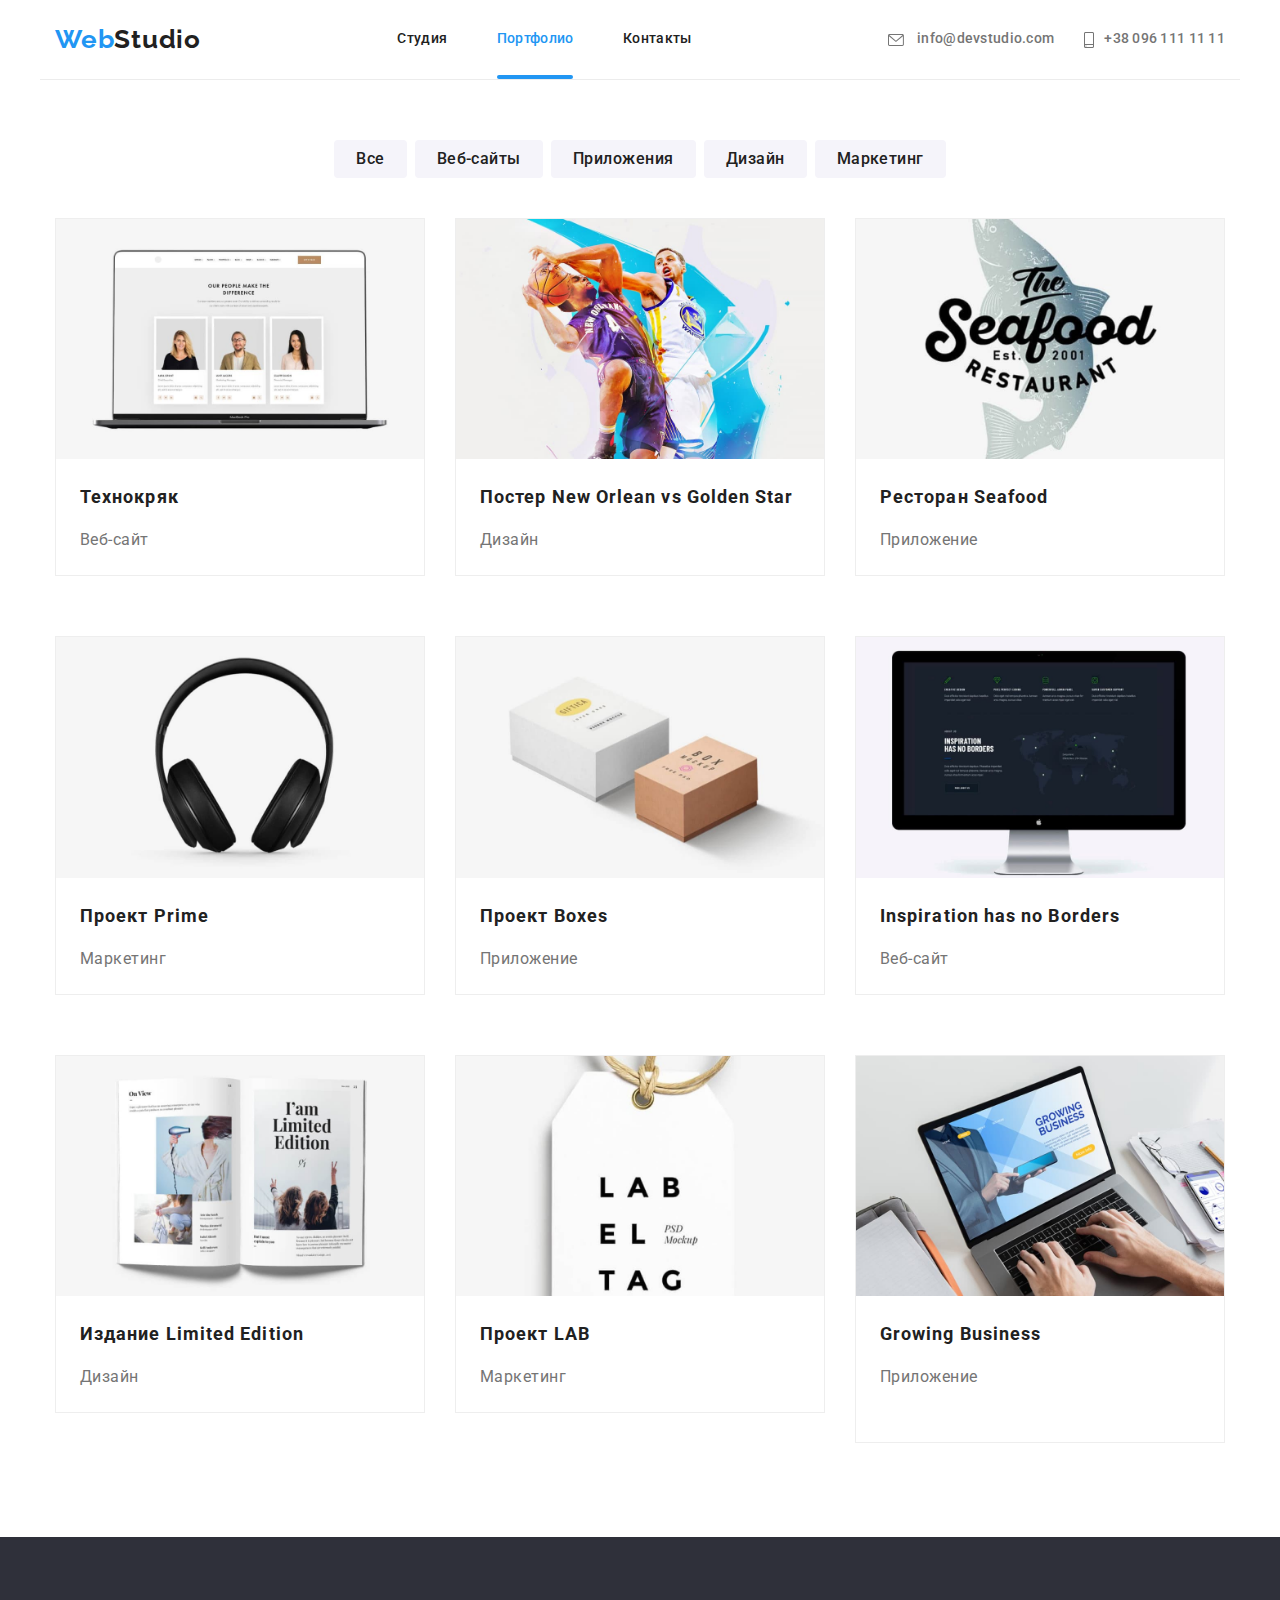
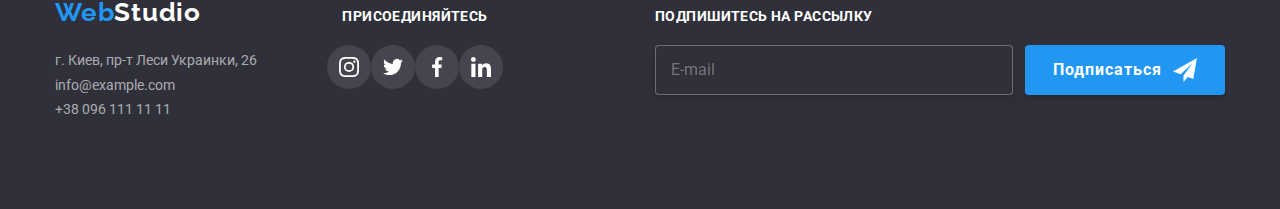
==== portfolio.html @ 88a10ea9 "99%" ====
<!DOCTYPE html>
<html lang="en">
    <head>
        <meta charset="UTF-8">
        <meta name="viewport" content="width=device-width" initial-scale="1.0">

        <link rel="preconnect" href="https://fonts.googleapis.com">
        <link rel="preconnect" href="https://fonts.gstatic.com" crossorigin>
        <link href="https://fonts.googleapis.com/css2?family=Raleway:wght@700&family=Roboto:wght@400;500;700;900&display=swap"
            rel="stylesheet">

        <!-- <link rel="stylesheet" href="./css/reset.css">  -->
        <!-- <link rel="stylesheet" href="./css/styles.css"> -->
        
        <link rel="stylesheet" href="https://cdn.jsdelivr.net/npm/modern-normalize@1.1.0/modern-normalize.min.css">
        <link rel="stylesheet" href="./css/main.min.css">

        <link rel="stylesheet" href="https://cdn.jsdelivr.net/npm/modern-normalize@1.1.0/modern-normalize.min.css">
        
        <title>portfolio</title>
    </head>
    <body>
        <header class="header">
            <div class="container header__box">
                <div class="logo logo__main">
                    <a href="./index.html" class="logo__web">Web<span class="logo__web logo__studio">Studio</span>
                    </a>
                </div>
                <nav class="navigation__main">
                    <ul class="navigation">
                        <li class="navigation__list">
                            <a class="navigation__link" href="./index.html">Студия</a>
                        </li>
                        <li class="navigation__list">
                            <a class="navigation__link navigation__list_current" href="./portfolio.html">Портфолио</a>
                        </li>
                        <li class="navigation__list">
                            <a class="navigation__link" href="">Кoнтакты</a>
                        </li>
                    </ul>
                </nav>
        
                
                <button type="button" class="mobile-menu-btn"  data-menu-open >
                    <svg class="mobile-menu-btn__icon" width="40" height="40">
                        <use href="./images/sprite.svg#burger-icon"></use>
                    </svg>
                </button>
        
                
        
                <div class="header-contacts">
                    <a class="email" href="mailto:info@devstudio.com">
                        <svg class="envelope">
                            <use href="./images/sprite.svg#envelope"></use>
                        </svg>
                        info@devstudio.com</a>
        
                    <!-- phone number-->
        
                    <a class="tel" href="tel:+380961111111">
                        <svg class="smartphone">
                            <use href="./images/sprite.svg#smartphone"></use>
                        </svg>+38 096 111 11 11
                    </a>
                </div>
        
            </div>
        <!--     is-open   -->
            <div class="mobile-menu " data-menu >
                <div class="container mobile-menu__container">
                    <button type="button" class="mobile-menu__close-btn" data-menu-close>
                        <svg class="mobile-menu__close-icon" width="40" height="40">
                            <use href="./images/sprite.svg#close"></use>
                        </svg>
                    </button>
                    <!-- class="" -->
                    <nav class="mobile-menu__nav-main">
                        <ul class="mobile-menu__nav">
                            <li class="mobile-menu__nav-title">
                                <a class="mobile-menu__nav-list " href="./index.html">Студия</a>
                            </li>
                            <li class="mobile-menu__nav-title">
                                <a href="./portfolio.html" class="mobile-menu__nav-list mobile-menu__nav-list-current">Портфолио</a>
                            </li>
                            <li class="mobile-menu__nav-title">
                                <a class="mobile-menu__nav-list">Контакты</a>
                            </li>
                        </ul>
                    </nav>
        
                    <div class="mobile-menu__phone-mail">
                        <a class="mobile-menu__phone" href="tel:+380961111111">
                            +38 096 111 11 11</a>
        
                        <a class="mobile-menu__email" href="mailto:info@devstudio.com">
                            info@devstudio.com</a>
                    </div>
        
                    <ul class="mobile-menu__social-networks">
                        <li class="mobile-menu__social-network">Instagram </li>
                        <li class="mobile-menu__social-network">Twitter</li>
                        <li class="mobile-menu__social-network">Facebook </li>
                        <li class="mobile-menu__social-network">LinkedIn </li>
                    </ul>
        
                </div>
        
            </div>
        </header>

        <main>
            <section class="port-main">
                <div class="container">
                    <div class="port-background">
                        
                        <ul class="port-filters">
                            <li><button class="port-button port-all" type="button">Все</button></li>
                            <li><button class="port-button port-web" type="button">Веб-сайты</button></li>
                            <li><button class="port-button port-apps" type="button">Приложeния</button></li>
                            <li><button class="port-button port-design" type="button">Дизайн</button></li>
                            <li><button class="port-button port-marketing" type="button">Маркетинг</button></li>
                           </ul>     

                        <ul class="port-projects">
                            <li class="port-project">

                                <div class="port-overlay-overflow">
                                    <div class="port-overlay">
                                            <p class="port-overlay-text">Ресурс предлагает комплексные предложения с разным уровнем функционала и сервисов. Все
                                                это позволит посетителю получить
                                                исчерпывающие сведения о компании или частном лице.</p>
                                    </div>
                                </div>

                                <picture>
                                    <source srcset="./images/mobile/portfolio-card-set/technocryak-450/technocryak-450@2x.jpg 2x"/>
                                    <img src="./images/mobile/portfolio-card-set/technocryak-450/technocryak-450.jpg" class="team__photo" alt="фото">
                                </picture>

                                <div class="port-title-link">
                                    <h3 class="port-title">Технокряк</h3>
                                    <p class="port-link">Веб-сайт</p>
                                </div>
                                
                            </li>
                            <li class="port-project">
                                <div class="port-overlay-overflow">
                                    <div class="port-overlay">
                                        <p class="port-overlay-text">Ресурс предлагает...</p>
                                    </div>
                                </div>
                                <picture>
                                    <source srcset="./images/mobile/portfolio-card-set/poster-new-orlean-450/poster-new-orlean-450@2x.jpg 2x" />
                                    <img src="./images/mobile/portfolio-card-set/poster-new-orlean-450/poster-new-orlean-450.jpg" class="team__photo" alt="фото">
                                </picture>
       
                                <div class="port-title-link">
                                    <h3 class="port-title">Постер New Orlean vs Golden Star</h3>
                                    <p class="port-link">Дизайн</p>
                                </div>
                               
                            </li>
                            <li class="port-project">
                                <div class="port-overlay-overflow">
                                    <div class="port-overlay">
                                        <p class="port-overlay-text">Ресурс предлагает...</p>
                                    </div>
                                </div>
                                <picture>
                                    <source srcset="./images/mobile/portfolio-card-set/seafood-450/seafood-450@2x.jpg 2x"/>
                                    <img src="./images/mobile/portfolio-card-set/seafood-450/seafood-450.jpg" class="team__photo" alt="фото">
                                </picture>

                                <div class="port-title-link">
                                    <h3 class="port-title">Ресторан Seafood</h3>
                                    <p class="port-link">Приложение</p>
                                </div>
                            </li>
                            <li class="port-project">
                                <div class="port-overlay-overflow">
                                    <div class="port-overlay">
                                        <p class="port-overlay-text">Ресурс предлагает...</p>
                                    </div>
                                </div>
                                <picture>
                                    <source srcset="./images/mobile/portfolio-card-set/prime-450/prime-450@2x.jpg 2x"/>
                                    <img src="./images/mobile/portfolio-card-set/prime-450/prime-450.jpg" class="team__photo" alt="фото">
                                </picture>

                                <div class="port-title-link">
                                    <h3 class="port-title">Проект Prime</h3>
                                    <p class="port-link">Маркетинг</p>
                                </div>
                            </li>
                            <li class="port-project">
                                <div class="port-overlay-overflow">
                                    <div class="port-overlay">
                                        <p class="port-overlay-text">Ресурс предлагает...</p>
                                    </div>
                                </div>
                                <picture>
                                    <source srcset="./images/mobile/portfolio-card-set/boxes-450/boxes-450@2x.jpg 2x"/>
                                    <img src="./images/mobile/portfolio-card-set/boxes-450/boxes-450.jpg" class="team__photo" alt="фото">
                                </picture>

                                <div class="port-title-link">
                                    <h3 class="port-title">Проект Boxes</h3>
                                    <p class="port-link">Приложение</p>
                                </div>
                            </li>
                            <li class="port-project">
                                <div class="port-overlay-overflow">
                                    <div class="port-overlay">
                                        <p class="port-overlay-text">Ресурс предлагает...</p>
                                    </div>
                                </div>
                                <picture>
                                    <source srcset="./images/mobile/portfolio-card-set/inspiration-450/inspiration-450@2x.jpg 2x"/>
                                    <img src="./images/mobile/portfolio-card-set/inspiration-450/inspiration-450.jpg" class="team__photo" alt="фото">
                                </picture>

                                <div class="port-title-link">
                                    <h3 class="port-title">Inspiration has no Borders</h3>
                                    <p class="port-link">Веб-сайт</p>
                                </div>
                            </li>
                            <li class="port-project">
                                <div class="port-overlay-overflow">
                                    <div class="port-overlay">
                                        <p class="port-overlay-text">Ресурс предлагает...</p>
                                    </div>
                                </div>
                                <picture>
                                    <source srcset="./images/mobile/portfolio-card-set/limited-edition-450/limited-edition-450@2x.jpg 2x"/>
                                    <img src="./images/mobile/portfolio-card-set/limited-edition-450/limited-edition-450.jpg" class="team__photo" alt="фото">
                                </picture>

                                <div class="port-title-link">
                                    <h3 class="port-title">Издание Limited Edition</h3>
                                    <p class="port-link">Дизайн</p>
                                </div>
                            </li>
                            <li class="port-project">
                                <div class="port-overlay-overflow">
                                    <div class="port-overlay">
                                        <p class="port-overlay-text">Ресурс предлагает...</p>
                                    </div>
                                </div>
                                <picture>
                                    <source srcset="./images/mobile/portfolio-card-set/lab-450/lab-450@2x.jpg 2x"/>
                                    <img src="./images/mobile/portfolio-card-set/lab-450/lab-450.jpg" class="team__photo" alt="фото">
                                </picture>

                                <div class="port-title-link">
                                    <h3 class="port-title">Проект LAB</h3>
                                    <p class="port-link">Маркетинг</p>
                                </div>
                            </li>
                            <li class="port-project">
                                <div class="port-overlay-overflow">
                                    <div class="port-overlay">
                                        <p class="port-overlay-text">Ресурс предлагает...</p>
                                    </div>
                                </div>
                                <picture>
                                    <source srcset="./images/mobile/portfolio-card-set/growing-business-450/growing-business-450@2x.jpg 2x"/>
                                    <img src="./images/mobile/portfolio-card-set/growing-business-450/growing-business-450.jpg" class="team__photo" alt="фото">
                                </picture>

                                <div class="port-title-link">
                                    <h3 class="port-title">Growing Business</h3>
                                    <p class="port-link">Приложение</p>
                                </div>
                            </li>
                        </ul>

                    </div>
                </div>
            </section>
        </main>

        <footer class="footer">
            <div class="container footer__blocks">
                <div class="footer__logo-social">
                    <div class="footer__logo-adress">
                        <div class="logo footer__logo">
                            <a href="" class="logo__web">Web<span class="logo__web footer__logo-studio">Studio</span>
                            </a>
                        </div>
                        <address class="footer__address">
                            <p class="address-link footer__address-city">г. Киев, пр-т Леси Украинки, 26</p>
        
                            <a href="mailto:info@example.com" class="address-link email-footer">info@example.com</a>
        
                            <a href="tel:+380961111111" class="address-link footer__tel">+38 096 111 11 11</a>
                        </address>
                    </div>
                    <div class="footer__social">
                        <p class="footer__title">Присоединяйтесь</p>
                        <ul class="footer-icons">
                            <li class="team__icon-list">
                                <a href="https://www.instagram.com" alt="instagram" class="team__a-icons  footer-a-icons">
                                    <svg class="team__list">
                                        <use href="./images/sprite.svg#instagram" class="footer-icon">
                                        </use>
                                    </svg>
                                </a>
                            </li>
                            <li class="team__icon-list">
                                <a href="#" alt="social network" class="team__a-icons  footer-a-icons">
                                    <svg class="team__list">
                                        <use href="./images/sprite.svg#twitter" class="footer-icon">
                                        </use>
                                    </svg>
                                </a>
                            </li>
                            <li class="team__icon-list">
                                <a href="#" alt="social network" class="team__a-icons  footer-a-icons">
                                    <svg class="team__list">
                                        <use href="./images/sprite.svg#facebook" class="footer-icon">
                                        </use>
                                    </svg>
                                </a>
                            </li>
                            <li class="team__icon-list">
                                <a href="#" alt="social network" class="team__a-icons  footer-a-icons">
                                    <svg class="team__list">
                                        <use href="./images/sprite.svg#linkedin" class="footer-icon">
                                        </use>
                                    </svg>
                                </a>
                            </li>
                        </ul>
                    </div>
                </div>
                <form class="footer__form">
                    <h3 class="footer__form-title">Подпишитесь на рассылку</h3>
                    <div class="footer__form-mail-btn">
                        <input type="email" placeholder="E-mail" class="footer__input">
                        <button type="submit" class="button footer__form-btn">Подписаться
                            <svg class="footer-send-svg">
                                <use href="./images/sprite.svg#send" class="f-s"></use>
                            </svg>
                        </button>
                    </div>
                </form>
            </div>
        </footer>

        <script src="./js/modal-menu.js"> </script>
    </body>
</html>
---- css/styles.css ----
/* :root {
    --accent-color: #2196F3;
    --main-color-light-theme: #212121;
    --second-color-light-theme: #757575;
    --main-color-dark-theme: #FFFFFF;
    --form-btn-color: #188CE8;
    --color-light-theme: #FFFFFF;
    --header-border-bttm: #ECECEC;
    --svg-fill-main-color: #757575;
    --placeholder-color: #757575;
    --linear-gradient-color-from: rgba(47, 48, 58, 0.4);
    --linear-gradient-color-to: rgba(47, 48, 58, 0.4);
    --hero-btn-hover-color: #2196F3;
    --dest-background-color: #F5F4FA;
    --dest-hover-border-color: #000000;
    --busness-background-color: rgba(47, 48, 58, 0.8);
    --personal-background-color: #F5F4FA;
    --button-box-shadow: 0px 4px 4px rgba(0, 0, 0, 0.15);
    --team-shadow-card: 0px 1px 3px rgba(0, 0, 0, 0.12),
        0px 1px 1px rgba(0, 0, 0, 0.14),
        0px 2px 1px rgba(0, 0, 0, 0.2);
    --clients-card-main-color: #AFB1B8;

    --modal-background-color-backdrop: rgba(0, 0, 0, 0.1);
    --modal-background-color: #FFFFFF;

    --footer-background-color: #2F303A;
    --footer-address-color: rgba(255, 255, 255, 0.6);
    --footer-icons-background-color: rgba(255, 255, 255, 0.1);
    --footer-send-icon: #FFFFFF;

    --transition-dur-fun: 250ms cubic-bezier(0.4, 0, 0.2, 1);


    --portfolio-button-background-color: #F5F4FA;
    --portfolio-project-background: #FFFFFF;
    --portfolio-drop-shadow: drop-shadow(0px 4px 4px rgba(0, 0, 0, 0.25));
    --portfolio-link-color: #757575;
    --portfolio-title-link: #EEEEEE;
} */

/* h1,
h2,
h3,
h4,
p {
    margin: 0;
    padding: 0;
}

img {
    display: block;
    padding-left: 0;
}

body {
    margin-left: auto;
    margin-right: auto;
}

html,
body, 
header,
footer,
.port-main {
    font-family: 'Roboto';
    font-style: normal;
    box-sizing: border-box;
    text-decoration: none;
}

link {
    text-decoration: none;
}

button {
    cursor: pointer;
    padding: 0;
}

ul, 
nl {
    list-style-type: NONE;
    font-size: 0;
    padding: 0;
} */

/* section {
    margin-bottom: 94px;
} */

/* .container {
    width: 1200px;
    margin-left: auto;
    margin-right: auto;
    padding-left: 15px;
    padding-right: 15px;
    box-sizing: border-box;
} */

/* .visuality-hidden {
    position: absolute;
    width: 1px;
    height: 1px;
    padding: 0;
    margin: -1px;
    border: 0;
    clip: rect(0 0 0 0);
    overflow: hidden;
} */

/* ========== COMPONENTS ========== */

/* .button {
    display: block;
    width: 200px;
    height: 50px;
    margin-right: auto;
    margin-left: auto;
    align-items: center;
    text-align: center;
    background: var(--accent-color);
    border: 0px;
    box-shadow: var(--button-box-shadow);
    border-radius: 4px;

    font-weight: 700;
    font-size: 16px;
    line-height: 1.75;
    letter-spacing: 0.06em;
    color: var(--main-color-dark-theme);

    transition: var(--transition-dur-fun);
}

.button:hover,
.button:focus {
    background-color: var(--hero-btn-hover-color);
    border-color: var(--main-color-dark-theme);
} */

/* .section-title {
    text-align: center;
    font-style: normal;
    font-weight: 700;
    font-size: 36px;
    line-height: 1.17;
    letter-spacing: 0.03em;
    margin-bottom: 50px;

    color: var(--main-color-light-theme);
} */













/*==================== HEADER ====================*/
/* .main-header {
    border-bottom: 1px solid var(--header-border-bttm);
}

.box { 
    padding-top: 24px;
    padding-bottom: 25px;   
    display: flex;
    align-items: center;
}

.main-logo {
    margin-right: 93px;
}

.logo {
    font-family: 'Raleway', sans-serif;
    font-weight: 700;
    font-size: 26px;
    line-height: 1.19;
    letter-spacing: 0.03em;
    text-decoration: none;
}

.logo-web {
    text-decoration: var(--color-light-theme) ;
    color: var(--accent-color);
    transition: text-decoration var(--transition-dur-fun);
}

.logo-studio {
    color: var(--main-color-light-theme);
}

.logo-web:hover,
.logo-web:focus {
    text-decoration: 2px solid var(--accent-color) underline;
}

.navigation {
    top: 32px;
    width: 294px;
    display: flex;
    justify-content: space-between;
}

.nav-link {
    font-weight: 500;
    font-size: 14px;
    line-height: 1.14;
    letter-spacing: 0.02em;
    text-decoration: none;
    color: var(--main-color-light-theme);
    transition-property: color;
    transition: color var();
}

.nav-list {
    position: relative;
}
.nav-link-list::after,
.port-nav-link-list::after {
    content: "";
    position: absolute;
    left: 0;
    top:calc(50% + 40px - 4px);
    width: 100%;
    height: 4px;
    background-color: var(--accent-color);
    border-radius: 2px;
}

.nav-link:hover,
.nav-link:focus {
    color: var(--accent-color);
}

     ==== email, tel =======

.header-contacts {
    display: flex;
    align-items: center;
    font-weight: 500;
    font-size: 14px;
    line-height: 1.14;
    letter-spacing: 0.02em;
    text-decoration: none;

    color: var(--second-color-light-theme);
    transition: color var(--transition-dur-fun);
}

.email {
    margin-right: 30px;
    margin-left: auto;
}

.envelope,
.smartphone {
    margin-right: 10px;
    padding: 0;
    background-size: contain;
    fill: var(--svg-fill-main-color);

    transition: fill var(--transition-dur-fun);
}

.envelope {
    width: 16px;
    height: 12px;
}

.smartphone {
    width: 10px;
    height: 16px;
}

.email:hover,
.email:focus,
.tel:hover,
.tel:focus  {
    color: var(--accent-color);
}

.email:hover .envelope,
.email:focus .envelope,
.tel:hover .smartphone,
.tel:focus .smartphone {
    fill: var(--accent-color);
} */

/*==================== /HEADER ====================*/








/*==================== MAIN ====================*/


/* =================== MODAL ====================*/

/* .backdrop {
    position: fixed;
    top: 0;
    left: 0;
    width: 100%;
    height: 100%;
    background-color: var(--modal-background-color-backdrop);
    opacity: 1;
    transition: opacity ;
}

.backdrop.is-hidden {
    opacity: 0;
    pointer-events: none;
    transform: translate(-50%, -50%) scale(1.1);
}

.backdrop.is-hidden .modal {
    opacity: 0;
} */

/* .modal {
    position: absolute;
    top: 50%;
    left: 50%;
    width: 528px;
    min-height: 581px;
    padding: 40px;
    transform: translate(-50%, -50%) scale(1);
    opacity: 1;

    background: var(--modal-background-color);
    box-shadow: 0px 1px 3px rgba(0, 0, 0, 0.12), 
                0px 1px 1px rgba(0, 0, 0, 0.14), 
                0px 2px 1px rgba(0, 0, 0, 0.2);
    border-radius: 4px;
    
    transition: transform var(--transition-dur-fun),
                  opacity var(--transition-dur-fun);
}

.mdl-button {
    position: absolute;
    top: 8px;
    right: 8px;
    width: 30px;
    height: 30px;
    border: 0;
    margin: 0;
    background-color: var(--main-color-dark-theme);
}

.cls-mdl-button-svg {
    height: 30px;
    width: 30px;
    fill: var(--dest-hover-border-color);
    border-radius: 50%;
    border: 1px solid rgba(0, 0, 0, 0.1);
    transition: fill var(--transition-dur-fun);
}

.cls-mdl-button-svg:hover,
.cls-mdl-button-svg:focus {
    fill: var(--accent-color);
} */

/* .form-title {
    font-weight: 700;
    font-size: 20px;
    line-height: 1.15;
    text-align: center;
    letter-spacing: 0.03em;
    margin-bottom: 12px;

    color: var(--main-color-light-theme);
}

.form-input {
    display: flex;
    flex-direction: column;
    margin-bottom: 10px;
}

.form-list-name {
    display: flex;
    flex-direction: column;
    margin-bottom: 4px;
    font-weight: 400;
    font-size: 12px;
    line-height: 1.12;
    letter-spacing: 0.01em;

    color: var(--second-color-light-theme);
}

.form-input-field {
    width: 100%;
    padding: 11px 12px;
    padding-left: 42px;
    border: none;
    border-radius: 4px;
    font-size: 14px;
    outline: none;
    cursor: pointer;
    border: 1px solid rgba(33, 33, 33, 0.2);

    transition: border var(--transition-dur-fun);
}

.f-svg {
    position: relative;
    margin-bottom: 10px;
}

.form-svg {
    position: absolute;
    content: "";
    display: inline-block;
    top: 50%;
    left: 12px;
    transform: translateY(-50%);
    background-repeat: no-repeat;
    background-size: contain;
    width: 18px;
    height: 18px;
    fill: var(--main-color-light-theme);
    transition: fill var(--transition-dur-fun);
} 

.form-input-field:hover,
.form-input-field:focus {
    border: 1px solid var(--accent-color);
}

.form-input-field:hover + .form-svg,
.form-input-field:focus + .form-svg {
    fill: var(--accent-color);
}

.form-solusion {
    font-weight: 400;
    font-size: 14px;
    line-height: 1.71;
    letter-spacing: 0.03em;
    margin-bottom: 30px;

    color: var(--second-color-light-theme);
}

.form-button {
    padding: 10px 55px;
    background: var(--form-btn-color);
    border-color: var(--form-btn-color);
    transition: border-color var(--transition-dur-fun),
                box-shadow var(--transition-dur-fun);
}

.form-button:hover,
.form-button:focus {
    box-shadow: 0px 4px 4px rgba(0, 0, 0, 0.15);
}

.form-input-field input::placeholder {
    color: var(--placeholder-color);
}

.label-checkbox {
    position: relative;
    display: inline-block;
    align-items: center;
    text-align: right;
    padding-right: 12px;
    margin-bottom: 30px;
    width: 100%;
    font-weight: 400;
    font-size: 14px;
    line-height: 1.71;
    letter-spacing: 0.03em;
    color: var(--svg-fill-main-color);
}

.checkbox-check {
    position: absolute;
    left: 12px;
    top: 50%;
    transform: translateY(-50%);
    width: 16px;
    height: 15px;
}

.checkbox-not-check {
    visibility: hidden;
}

.form-checkbox:checked + .checkbox-check{
    visibility: hidden;
}

.form-checkbox:checked ~ .checkbox-not-check {
    visibility: visible;
}

.contract {
    font-weight: 400;
    font-size: 14px;
    line-height: 1.71;
    letter-spacing: 0.03em;
    color: var(--accent-color);
}

.form-comment {
    resize: none;
    font-weight: 400;
    font-size: 14px;
    line-height: 1.12;
    letter-spacing: 0.01em;
    padding: 12px 16px;
} */

/* =================== /MODAL ====================*/




/* =================== HERO ======================*/
/* .hero {    
    width: 1600px;
    margin-left: auto;
    margin-right: auto;
    padding-top: 200px;
    padding-bottom: 200px;
    align-items: center;
}

.with-img {
    background-image:
        linear-gradient(to top,
        var(--linear-gradient-color-from),
        var(--linear-gradient-color-to)),
        url("../images/main/bckgrnd-img.jpg"),
        linear-gradient(to top,
                var(--linear-gradient-color-from),
                var(--linear-gradient-color-to));
        content: "";
        background-repeat: no-repeat;
}

.hero-title {
    font-weight: 900;
    font-size: 44px;
    line-height: 1.36;
    text-align: center;
    letter-spacing: 0.06em;
    text-transform: uppercase;
    color: var(--main-color-dark-theme);
    margin-bottom: 30px;
} */

/* =================== /HERO ====================*/








/* =================== destination ====================*/

/* .destination-item {
    display: flex;
    justify-content: space-between;
}

.destination-box {
    width:calc((100% - 30px*3)/4) ;
    font-size: 1rem;
}

.dest-befor {
    height: 120px;
    display: flex;
    justify-content: center;
    align-items: center;
    background-color: var(--dest-background-color);
    border: none;
    transition-property: filter, border;
    transition: filter var(--transition-dur-fun),
                border var(--transition-dur-fun);
}

.dest-befor:hover {
    filter: drop-shadow(0px 4px 4px rgba(0, 0, 0, 0.25));
    border: 1px solid var(--dest-hover-border-color);
}

.dest-img {
    width: 70px;
    height: 70px;
}

.destination-title-item {
    font-weight: 700;
    font-size: 14px;
    line-height: 1.14;
    letter-spacing: 0.03em;
    text-transform: uppercase;
    padding-top: 30px;
    margin-bottom: 10px;
    color: var(--main-color-light-theme);
}

.destination-link {
    font-weight: 400;
    font-size: 14px;
    line-height: 1.71;
    letter-spacing: 0.03em;
    color: var(--second-color-light-theme);
}

/* =================== /destination ====================*/





/* =================== business-photo ====================*/
/* 
.business-photo{
    padding-top: 0;
}

.business-photo-title {
    
}

.business-photo-item {
    display: flex;
    flex-direction: row;
    justify-content: space-between;
}

.business-photo-img {
    position: relative;
    width: calc((100% - 30px*2)/3);
}

.business-block {
    position: absolute;
    width: 100%;
    height: 70px;
    align-items: center;
    bottom: 0;
    display: flex;
    justify-content:  center;

    background-color: var(--busness-background-color);
}

.bsn-info {
    font-weight: 700;
    font-size: 14px;
    line-height: 1.12;
    letter-spacing: 0.03em;
    text-transform: uppercase;

    color: var(--main-color-dark-theme);
}  */
/* =================== /business-photo ====================*/









/* =================== personal ====================*/

/* .personal {
    background-color: var(--personal-background-color);
}

.team {
    display: flex;
    justify-content: space-between;
}

.own-data {
    background: var(--main-color-dark-theme); 
    text-align: center;
}

.name-job {
    box-shadow: 
        var(--team-shadow-card);
    border-radius: 0px 0px 4px 4px; 
}

.name {
    padding-top: 30px;
    padding-bottom: 10px;
    font-weight: 500;
    font-size: 16px;
    line-height: 1.17;
    letter-spacing: 0.03em;

    color: var(--main-color-light-theme);
}

.job-name {
    font-weight: 400;
    font-size: 16px;
    line-height: 1.19;

    color: var(--second-color-light-theme);
}

.team-icons {
    display: flex;
    padding: 16px 32px 30px 32px;
    justify-content: space-between;
    fill: var(--second-color-light-theme);
}

.team-icon-list {
    width:calc((100% - 3 * 10px)/4);
}

.team-a-icons {
    width: 100%;
    height: 44px;
    border-radius: 50%;
    display: flex;
    justify-content: center;
    align-items: center;
    background-color: var(--main-color-dark-theme);
    border-color: var(--main-color-dark-theme);
    fill: var(--clients-card-main-color);
    transition-property: fill;
    transition: fill var(--transition-dur-fun),
                background-color var(--transition-dur-fun)
}

.team-a-icons:hover,
.team-a-icons:focus {
    border-radius: 50%;
    fill: var(--main-color-dark-theme);
    background-color: var(--accent-color);
    border: var(--accent-color);
    outline: none;
}

.team-list {
    content: "";
    background-repeat: no-repeat;
    width: 20px;
    height: 20px;
    background-size: contain;
} */
/* =================== /personal ====================*/





/* =================== clients ====================*/


/* .clients-icons {
    display: flex;
    justify-content: space-between;
}

.clients-icon-list {
    width:calc((100% - 5*30px)/6);
    height: 92px;
}

.clients-link {
    width: 100%;
    height: 100%;
    display: flex;
    justify-content: center;
    align-items: center;
    background-color: var(--main-color-dark-theme);
    border: 1px solid var(--clients-card-main-color);
    border-radius: 4px;
    fill: var(--clients-card-main-color);
    transition-property: fill;
    transition: fill var(--transition-dur-fun),
                border var(--transition-dur-fun);
}

.clients-link:focus,
.clients-link:hover {
    outline: none;
    border: 1px solid var(--accent-color);
    fill: var(--accent-color);
}

.clients-list {
    width: 106px;
    height: 60px;
    border: none;
} */
/* =================== /clients ====================*/

/*==================== /MAIN ====================*/




/*==================== FOOTER ====================*/
/* .footer {
    background-color: var(--footer-background-color);
    padding: 60px 0px;
    display: flex;
    flex-direction: column;
}

.footer-blocks {
    display: flex;
}

.logo-footer {
    margin-bottom: 20px;
}

.logo-studio-footer {
    color: var(--main-color-dark-theme);
}

.address {
    color: var(--footer-address-color);
    display: flex;
    flex-direction: column;
    font-style: normal;
}

.address-link {
    font-weight: 400;
    font-size: 14px;
    line-height: 1.74;
    color: var(--footer-address-color);
    text-decoration: none;
}

.email-footer {
    margin: 10px 0 8px 0;
}

.address-city {
    color: var(--main-color-dark-theme);
}

.footer-social {
    padding-left: 70px;
    padding-top: 12px;
}

.footer-list {
    font-weight: 700;
    font-size: 14px;
    line-height: 1.12;
    letter-spacing: 0.03em;
    text-transform: uppercase;
    margin-bottom: 20px;

    color: var(--main-color-dark-theme);
}

.footer-icons {
    display: flex;
    justify-content: space-between;
    width: 204px;
}

.footer-a-icons {
    border: 0;
    border-radius: 50%;
    background: var(--footer-icons-background-color);
    fill: var(--main-color-dark-theme);
    outline: none;
    transition-property: background-color;
    transition: background-color var(--transition-dur-fun);
}

.footer-a-icons:hover,
.footer-a-icon:focus {
    background-color: var(--accent-color);
    outline: none;
}

.footer-form {
    padding-top: 12px;
    margin: 0;
    margin-left: auto;
}

.footer-form-title {
    margin-bottom: 20px;
    font-weight: 700;
    font-size: 14px;
    line-height: 1.12;
    letter-spacing: 0.03em;
    text-transform: uppercase;

    color: var(--main-color-dark-theme);
}

.footer-form-mail-btn {
    display: flex;
}

.footer-input {
    width: 358px;
    padding: 14px 16px;
    margin-right: 12px;
    margin-left: auto;
    font-size: 16px;
    color: var(--main-color-dark-theme);
    background-color: var(--footer-background-color);
    border: 1px solid rgba(255, 255, 255, 0.3);
    filter: drop-shadow(0px 4px 4px rgba(0, 0, 0, 0.15));
    border-radius: 4px;
}

.footer-form-btn {
    position: relative;
    margin-right: 0;
    text-align: start;
    padding: 0 28px;   
    border-color: var(--accent-color);
    outline: none;
    cursor: pointer;
}

.footer-send-svg {
    position: absolute;
    top: 50%;
    right: 28px;
    transform: translateY(-50%);
    content: "";
    width: 24px;
    height: 24px;
    padding: 0;
    background-repeat: no-repeat;
    background-size: contain;
    
    fill: var(--footer-send-icon);
} */

/*==================== /FOOTER ====================*/









/*==================== PORTFOLIO-MAIN ====================*/

/* .port-portfolio {
    color: var(--accent-color);
}
.port-main {
    padding-top: 94px;
}

.port-box {
    display: flex;
    flex-direction: row;
    align-items: center;
}

.port-filters {
    margin-bottom: 50px;
    justify-content: center;
    display: flex;
    flex-direction: row;
    text-align: center;
}
 
.port-button {
    padding: 6px 22px;
    background-color: var(--portfolio-button-background-color);
    font-weight: 500;
    font-size: 16px;
    line-height: 1.625;
    letter-spacing: 0.03em;
    margin-right: 8px;
    border-radius: 4px;
    border: var(--portfolio-button-background-color);
    
    color: var(--main-color-light-theme);
    transition-property: filter;
    transition: filter var(--transition-dur-fun),
        background-color var(--transition-dur-fun),
        color var(--transition-dur-fun);
}

.port-button:hover,
.port-button:focus {
    background-color: var(--accent-color);
    color: var(--main-color-dark-theme);
    filter: drop-shadow(0px 4px 4px rgba(0, 0, 0, 0.25));
    outline: none;
}

.port-projects {
    display: flex;
    flex-wrap: wrap;
    gap: 30px;
}

.port-project {
    position: relative;
    width:calc((100% - 2*30px)/3);
    background: var(--portfolio-project-background);
    overflow: hidden;
    transition-property: filter;
    transition: filter var(--transition-dur-fun);
}

.port-overlay-overflow {
    display: inline-block;
    content: "";
    position: absolute;
    top: 0;
    left: 0;
    width: 100%;
    height: 294px;
    overflow: hidden;
}

.port-overlay {
    display: inline-block;
    content: "";
    position: absolute;
    top: 0;
    left: 0;
    width: 100%;
    height: 100%;
    padding: 63px 24px;
    background-color: var(--accent-color);
    opacity: 0.9;
    outline: var(--accent-color);
    transform: translateY(100%);
    transition-property: transform;
    transition: transform var(--transition-dur-fun);
}

.port-overlay-text {
    font-weight: 400;
    font-size: 18px;
    line-height: 1.56;
    letter-spacing: 0.03em;

    color: var(--main-color-dark-theme);
}

.port-project:hover .port-overlay {
    transform: translateY(0%);
}

.port-project:hover {
    filter: var(--portfolio-drop-shadow);   
}

.port-title-link {
    padding: 20px 24px 20px 24px;
    border: 1px solid var(--portfolio-project-background);
}

.port-title {
    margin-bottom: 10px;
    font-weight: 700;
    font-size: 18px;
    line-height: 2;
    letter-spacing: 0.06em;

    color: var(--main-color-light-theme);
}

.port-link {
    font-weight: 400;
    font-size: 16px;
    line-height: 1.88;
    letter-spacing: 0.03em;

    color: var(--portfolio-link-color);
} */

/*==================== /PORT-MAIN ====================*/
---- css/main.min.css ----
:root{--accent-color: #2196F3;--main-color-light-theme: #212121;--second-color-light-theme: #757575;--main-color-dark-theme: #FFFFFF;--form-btn-color: #188CE8;--color-light-theme: #FFFFFF;--header-border-bttm: #ECECEC;--svg-fill-main-color: #757575;--placeholder-color: #757575;--linear-gradient-color-from: rgba(47, 48, 58, 0.4);--linear-gradient-color-to: rgba(47, 48, 58, 0.4);--hero-btn-hover-color: #2196F3;--dest-background-color: #F5F4FA;--dest-hover-border-color: #000000;--busness-background-color: rgba(47, 48, 58, 0.8);--personal-background-color: #F5F4FA;--button-box-shadow: 0px 4px 4px rgba(0, 0, 0, 0.15);--team-shadow-card: 0px 1px 3px rgba(0, 0, 0, 0.12), 0px 1px 1px rgba(0, 0, 0, 0.14), 0px 2px 1px rgba(0, 0, 0, 0.2);--clients-card-main-color: #AFB1B8;--modal-background-color-backdrop: rgba(0, 0, 0, 0.1);--modal-background-color: #FFFFFF;--footer-background-color: #2F303A;--footer-address-color: rgba(255, 255, 255, 0.6);--footer-icons-background-color: rgba(255, 255, 255, 0.1);--footer-send-icon: #FFFFFF;--transition-dur-fun: 250ms cubic-bezier(0.4, 0, 0.2, 1);--portfolio-button-background-color: #F5F4FA;--portfolio-project-background: #FFFFFF;--portfolio-drop-shadow: drop-shadow(0px 4px 4px rgba(0, 0, 0, 0.25));--portfolio-link-color: #757575;--portfolio-title-link: #EEEEEE}.visuality-hidden{position:absolute;width:1px;height:1px;padding:0;margin:-1px;border:0;clip:rect(0 0 0 0);overflow:hidden}h1,h2,h3,h4,p{margin:0;padding:0}img{display:block;padding-left:0}body{margin-left:auto;margin-right:auto}html,body,header,footer,.port-main{font-family:"Roboto";font-style:normal;box-sizing:border-box;text-decoration:none}link,a{text-decoration:none}button{cursor:pointer;padding:0}ul,nl{list-style-type:none;font-size:0;padding:0}@media screen{section{padding-bottom:60px}}@media(min-width: 1200px){section{padding-bottom:94px}}.container{width:100%;padding-left:15px;padding-right:15px}@media screen and (min-width: 480px){.container{width:480px;margin-left:auto;margin-right:auto}}@media screen and (min-width: 768px){.container{width:768px}}@media screen and (min-width: 1200px){.container{width:1200px}}.mobile-menu{position:fixed;top:0;left:0;width:100%;height:100%;background-color:#fff;z-index:100;opacity:0;visibility:hidden;pointer-events:none}.mobile-menu.is-open{opacity:1;visibility:visible;pointer-events:auto;cursor:pointer}.mobile-menu__container{position:relative;padding-left:40px;display:flex;flex-direction:column}.mobile-menu__close-btn{position:absolute;top:10px;right:15px;background-color:rgba(0,0,0,0);border:none;padding:0;line-height:0}.mobile-menu__close-btn:focus{fill:var(--accent-color)}.mobile-menu__nav{margin-top:48px;margin-bottom:calc(100vmax - 205px - 234px - 48px)}.mobile-menu__nav-title:not(:last-child){margin-bottom:32px}.mobile-menu__nav-list{font-weight:500;font-size:40px;line-height:1.175;letter-spacing:.02em;text-decoration:none;color:var(--main-color-light-theme)}.mobile-menu__nav-list-current{color:var(--accent-color);text-decoration:none}.mobile-menu__phone-mail{display:flex;flex-direction:column}.mobile-menu__phone{font-weight:500;font-size:34px;line-height:1.18;letter-spacing:.02em;margin-bottom:32px;color:var(--accent-color)}.mobile-menu__email{font-weight:500;font-size:24px;line-height:28px;letter-spacing:.02em;margin-bottom:64px;color:#757575}.mobile-menu__social-networks{display:flex;justify-content:space-between}.mobile-menu__social-network{font-weight:500;font-size:18px;line-height:1.222;letter-spacing:.02em;color:var(--accent-color)}.button{display:block;width:200px;height:50px;margin-right:auto;margin-left:auto;align-items:center;text-align:center;background:var(--accent-color);border:0px;box-shadow:var(--button-box-shadow);border-radius:4px;font-weight:700;font-size:16px;line-height:1.75;letter-spacing:.06em;color:var(--main-color-dark-theme);transition:var(--transition-dur-fun)}.button:hover,.button:focus{background-color:var(--hero-btn-hover-color);border-color:var(--main-color-dark-theme)}.section-title{text-align:center;font-style:normal;font-weight:700;font-size:36px;line-height:1.17;letter-spacing:.03em;margin-bottom:50px;color:var(--main-color-light-theme)}.backdrop{position:fixed;top:0;left:0;width:100%;height:100%;background-color:var(--modal-background-color-backdrop);opacity:1;transition:opacity}.backdrop.is-hidden{opacity:0;pointer-events:none;transform:translate(-50%, -50%) scale(1.1)}@media screen{.modal{position:absolute;top:50%;left:50%;max-width:450px;min-height:581px;padding:40px;transform:translate(-50%, -50%) scale(1);opacity:1;background:var(--modal-background-color);box-shadow:0px 1px 3px rgba(0,0,0,.12),0px 1px 1px rgba(0,0,0,.14),0px 2px 1px rgba(0,0,0,.2);border-radius:4px;transition:transform var(--transition-dur-fun),opacity var(--transition-dur-fun)}.backdrop.is-hidden .modal{opacity:0}.mdl-button{position:absolute;top:8px;right:8px;width:30px;height:30px;border:0;margin:0;background-color:var(--main-color-dark-theme)}.cls-mdl-button-svg{height:30px;width:30px;fill:var(--dest-hover-border-color);border-radius:50%;border:1px solid rgba(0,0,0,.1);transition:fill var(--transition-dur-fun)}.cls-mdl-button-svg:hover,.cls-mdl-button-svg:focus{fill:var(--accent-color)}}@media(min-width: 1200px){.modal{max-width:528px;width:528px}}@media screen{.modal__form-title{font-weight:700;font-size:20px;line-height:1.15;text-align:center;letter-spacing:.03em;margin-bottom:12px;color:var(--main-color-light-theme)}.modal__form-input{display:flex;flex-direction:column;margin-bottom:10px}.modal__form-list-name{display:flex;flex-direction:column;margin-bottom:4px;font-weight:400;font-size:12px;line-height:1.12;letter-spacing:.01em;color:var(--second-color-light-theme)}.modal__f-svg{position:relative;margin-bottom:10px}.modal__form-input-field{width:100%;padding:11px 12px;padding-left:42px;border:none;border-radius:4px;font-size:14px;outline:none;cursor:pointer;border:1px solid rgba(33,33,33,.2);transition:border var(--transition-dur-fun)}.modal__form-input-field:hover,.modal__form-input-field:focus{border:1px solid var(--accent-color)}.modal__form-input-field input::placeholder{color:var(--placeholder-color)}.modal__form-svg{position:absolute;content:"";display:inline-block;top:50%;left:12px;transform:translateY(-50%);background-repeat:no-repeat;background-size:contain;width:18px;height:18px;fill:var(--main-color-light-theme);transition:fill var(--transition-dur-fun)}.modal__form-input-field:hover+.modal__form-svg,.modal__form-input-field:focus+.modal__form-svg{fill:var(--accent-color)}.modal__form-button{padding:10px 55px;background:var(--form-btn-color);border-color:var(--form-btn-color);transition:border-color var(--transition-dur-fun),box-shadow var(--transition-dur-fun)}.modal__form-button:hover,.modal__form-button:focus{box-shadow:0px 4px 4px rgba(0,0,0,.15)}.modal__form-comment{resize:none;font-weight:400;font-size:14px;line-height:1.12;letter-spacing:.01em;padding:12px 16px}.modal__label-checkbox{position:relative;display:inline-block;display:block;align-items:center;padding-left:22px;margin-bottom:30px;width:100%;font-weight:400;font-size:12px;line-height:1.1666666667;letter-spacing:.03em;color:var(--svg-fill-main-color)}.modal__label-checkbox .contract{color:var(--accent-color)}.checkbox-check{position:absolute;left:0px;top:50%;transform:translateY(-50%);width:16px;height:15px}.modal__form-checkbox:checked+.checkbox-check{visibility:hidden}.checkbox-not-check{visibility:hidden}.modal__form-checkbox:checked~.checkbox-not-check{visibility:visible}}@media(min-width: 1200px){.modal__label-checkbox{padding-left:35px;font-size:14px;line-height:1.7142857143;letter-spacing:.03em}.checkbox-check{left:12px}}@media screen{.navigation__main{display:none}.header-contacts{display:none}.header__box{padding-top:10px;padding-bottom:10px;display:flex;align-items:center;justify-content:space-between;border-bottom:1px solid var(--header-border-bttm)}.mobile-menu-btn{background-color:rgba(0,0,0,0);border:none;text-decoration:none;margin:0;line-height:0}.mobile-menu-btn:hover,.mobile-menu-btn:focus{fill:var(--accent-color)}.mobile-menu-btn__icon:hover,.mobile-menu-btn__icon:focus{fill:var(--accent-color)}.logo{font-family:"Raleway",sans-serif;font-weight:700;font-size:24px;line-height:1.08;letter-spacing:.03em;text-decoration:none}.logo__web{text-decoration:var(--color-light-theme);color:var(--accent-color);transition:text-decoration var(--transition-dur-fun)}.logo__web:hover,.logo__web:focus{text-decoration:2px solid var(--accent-color) underline}.logo__studio{color:var(--main-color-light-theme)}}@media screen and (min-width: 768px){.mobile-menu-btn{display:none}.mobile-menu{display:none}.is-close{display:none}.header__box{padding-top:21px;padding-bottom:21px;justify-self:flex-start}.logo{font-size:26px;line-height:1.19}.navigation__main{display:inline}.navigation{display:flex;width:294px;padding-right:auto;padding-left:auto;justify-content:space-between}.navigation__link{font-weight:500;font-size:14px;line-height:1.14;letter-spacing:.02em;text-decoration:none;color:var(--main-color-light-theme);transition:color var(--transition-dur-fun)}.navigation__link:hover,.navigation__link:focus{color:var(--accent-color)}.navigation__list{position:relative}.navigation__list_current{color:var(--accent-color)}.navigation__list_current::after{content:"";position:absolute;left:0;top:calc(50% + 40px - 4px);width:100%;height:4px;background-color:var(--accent-color);border-radius:2px}.header-contacts{display:flex;flex-direction:column}.email,.tel{font-weight:500;font-size:14px;line-height:1.14;letter-spacing:.02em;text-decoration:none;color:var(--second-color-light-theme);transition:color var(--transition-dur-fun)}.email{margin-bottom:10px}.email:hover,.email:focus{color:var(--accent-color)}.tel:hover,.tel:focus{color:var(--accent-color)}.envelope{width:16px;height:12px;margin-top:auto;margin-bottom:auto}.smartphone{width:10px;height:16px;margin-top:auto;margin-bottom:auto}.envelope,.smartphone{vertical-align:middle;margin-right:10px;padding:0;background-size:contain;fill:var(--svg-fill-main-color);transition:fill var(--transition-dur-fun)}.email:hover .envelope,.email:focus .envelope,.tel:hover .envelope,.tel:focus .envelope,.email:hover .smartphone,.email:focus .smartphone,.tel:hover .smartphone,.tel:focus .smartphone{fill:var(--accent-color)}}@media screen and (min-width: 1200px){.main-header{border-bottom:1px solid var(--header-border-bttm)}.header__box{padding-top:24px;padding-bottom:24px;margin-left:auto;margin-right:auto}.header-contacts{flex-direction:row;align-items:center}.email{margin-right:30px;margin-left:auto;margin-bottom:0}.email:hover,.email:focus{color:var(--accent-color)}}@media screen{.hero{margin:0 auto;padding-top:118px;padding-bottom:118px;align-items:center;max-width:480px;background-position:center;background-size:cover;background-repeat:no-repeat;background-image:url(../images/mobile/hero-480/hero-480.jpg)}}@media screen and (min-device-pixel-ratio: 2),screen and (min-resolution: 192dpi),screen and (min-resolution: 2dppx){.hero{background-image:url(../images/mobile/hero-480/hero-480@2x.jpg)}}@media screen{.hero__title{padding-bottom:30px;font-weight:900;font-size:26px;line-height:1.615;text-align:center;letter-spacing:.06em;text-transform:uppercase;color:#fff}}@media screen and (min-width: 768px){.hero{max-width:768px;background-image:url(../images/tablet/hero-768/hero-768.jpg)}}@media screen and (min-width: 768px)and (min-device-pixel-ratio: 2),screen and (min-width: 768px)and (min-resolution: 192dpi),screen and (min-width: 768px)and (min-resolution: 2dppx){.hero{background-image:url(../images/tablet/hero-768/hero-768@2x.jpg)}}@media screen and (min-width: 1200px){.hero{padding-top:200px;padding-bottom:200px;max-width:1600px;background-image:url(../images/desktop/hero/hero-1600.jpg)}}@media screen and (min-width: 1200px)and (min-device-pixel-ratio: 2),screen and (min-width: 1200px)and (min-resolution: 192dpi),screen and (min-width: 1200px)and (min-resolution: 2dppx){.hero{background-image:url(../images/desktop/hero/hero-1600@2x.jpg)}}@media screen and (min-width: 1200px){.hero__title{font-size:44px;line-height:1.364}}@media screen{.destination__box:not(:last-child){margin-bottom:30px}.destination__befor{padding:25px 0;display:flex;justify-content:center;align-items:center;background-color:var(--dest-background-color);border:none;transition-property:filter,border;transition:filter var(--transition-dur-fun),border var(--transition-dur-fun)}.destination__befor:hover{filter:drop-shadow(0px 4px 4px rgba(0, 0, 0, 0.25));border:1px solid var(--dest-hover-border-color)}.destination__img{width:70px;height:70px}.destination__title-item{padding-top:30px;margin-bottom:10px;font-weight:700;font-size:14px;line-height:1.14;text-align:center;letter-spacing:.03em;text-transform:uppercase;color:var(--main-color-light-theme)}.destination__link{font-weight:400;font-size:14px;line-height:1.71;letter-spacing:.03em;color:var(--second-color-light-theme)}}@media(min-width: 768px){.destination__item{display:flex;flex-wrap:wrap;gap:30px}.destination__box{width:calc((100% - 30px)/2);margin-bottom:0}.destination__title-item{text-align:left}}@media(min-width: 1200px){.destination__box{width:calc((100% - 90px)/4);font-size:1rem}.destination__box:not(:last-child){margin-bottom:0px}}@media(max-width: 1199px){.business{display:none}}@media(min-width: 1200px){.business{display:inline}.business__photo-item{display:flex;justify-content:space-between;margin-bottom:94px}.business__photo-img{position:relative;width:calc((100% - 60px)/3)}.business__title{position:absolute;bottom:0px;display:flex;justify-content:center;width:100%;height:70px;align-items:center;background-color:var(--busness-background-color)}.business__info{font-weight:700;font-size:14px;line-height:1.12;letter-spacing:.03em;text-transform:uppercase;color:var(--main-color-dark-theme)}}@media screen{.team{background-color:var(--personal-background-color);padding-top:60px}.team__title{margin-bottom:30px;font-weight:700;font-size:28px;line-height:1.179;text-align:center;letter-spacing:.03em;color:#212121}.team__own-data{background:var(--main-color-dark-theme)}.team__own-data:not(:last-child){margin-bottom:30px}.team__photo{width:calc(100vw - 30px)}.team__name-job{display:block;justify-content:center;padding:0 0 24px 0;box-shadow:var(--team-shadow-card);text-align:center;border-radius:0px 0px 4px 4px}.team__name{padding-top:30px;margin-bottom:10px;font-weight:500;font-size:16px;line-height:1.17;letter-spacing:.03em;color:var(--main-color-light-theme)}.job-name{margin-bottom:16px;font-weight:400;font-size:16px;line-height:1.19;color:var(--second-color-light-theme)}.team__icons{display:flex;justify-content:center;fill:var(--second-color-light-theme)}.team__icon-list{width:44px;height:44px}.team__a-icons{width:100%;height:44px;margin-right:10px;border-radius:50%;display:flex;justify-content:center;align-items:center;background-color:var(--main-color-dark-theme);border-color:var(--main-color-dark-theme);fill:var(--clients-card-main-color);transition-property:fill;transition:fill var(--transition-dur-fun),background-color var(--transition-dur-fun)}.team__a-icons:hover,.team__a-icons:focus{border-radius:50%;fill:var(--main-color-dark-theme);background-color:var(--accent-color);border:var(--accent-color);outline:none}.team__a-icons:not(:last-child){margin-right:10px}.team__list{content:"";width:20px;height:20px;background-size:contain;background-repeat:no-repeat}}@media(min-width: 480px){.team__photo{width:100%}}@media(min-width: 768px){.team__list-cards{display:flex;flex-wrap:wrap;gap:30px}.team__own-data{width:calc((100% - 30px)/2)}.team__own-data:not(:last-child){margin-bottom:0px}}@media(min-width: 1200px){.team__own-data{width:calc((100% - 90px)/4)}}@media screen{.clients__title{margin-bottom:30px;font-weight:700;font-size:28px;line-height:1.179;text-align:center;letter-spacing:.03em;color:#212121}.clients__icons{display:flex;flex-wrap:wrap;gap:30px}.clients__icon-list{width:calc((100% - 30px)/2);height:92px}.clients__link{width:100%;height:100%;display:flex;justify-content:center;align-items:center;background-color:var(--main-color-dark-theme);border:1px solid var(--clients-card-main-color);border-radius:4px;fill:var(--clients-card-main-color);transition-property:fill;transition:fill var(--transition-dur-fun),border var(--transition-dur-fun)}.clients__link:focus,.clients__link:hover{outline:none;border:1px solid var(--accent-color);fill:var(--accent-color)}.clients__list{width:106px;height:60px;border:none}}@media(min-width: 768px){.clients__icon-list{width:calc((100% - 60px)/3)}}@media(min-width: 1200px){.clients__icon-list{width:calc((100% - 150px)/6)}}@media screen{.port-portfolio{color:var(--accent-color)}.port-filters{padding-top:60px;margin-bottom:40px;display:flex;flex-wrap:wrap;row-gap:16px;column-gap:8px;justify-content:left}.port-filters .port-button{padding:6px 22px;background-color:var(--portfolio-button-background-color);font-weight:500;font-size:16px;line-height:1.625;letter-spacing:.03em;border-radius:4px;border:var(--portfolio-button-background-color);color:var(--main-color-light-theme);transition-property:filter;transition:filter var(--transition-dur-fun),background-color var(--transition-dur-fun),color var(--transition-dur-fun)}.port-filters .port-button:hover,.port-filters .port-button:focus{background-color:var(--accent-color);color:var(--main-color-dark-theme);filter:drop-shadow(0px 4px 4px rgba(0, 0, 0, 0.25));outline:none}.port-project{position:relative;overflow:hidden;background:#fff;transition:filter var(--transition-dur-fun)}.port-project:hover{filter:var(--portfolio-drop-shadow)}.port-project:not(:last-child){margin-bottom:30px}.port-title-link{padding:20px 24px}.port-title-link .port-title{margin-bottom:10px;font-weight:700;font-size:18px;line-height:2;letter-spacing:.06em;color:var(--main-color-light-theme)}.port-title-link .port-link{font-weight:400;font-size:16px;line-height:1.88;letter-spacing:.03em;color:var(--portfolio-link-color)}.port-overlay-overflow{display:inline-block;content:"";position:absolute;top:0;left:0;width:100%;height:294px;overflow:hidden}.port-overlay-overflow .port-overlay{display:inline-block;content:"";position:absolute;top:0;left:0;width:100%;height:100%;padding:63px 24px;padding:49px 24px;background-color:var(--accent-color);opacity:.9;outline:var(--accent-color);transform:translateY(101%);transition:transform var(--transition-dur-fun)}.port-project:hover .port-overlay-overflow .port-overlay{transform:translateY(0%)}.port-overlay-overflow .port-overlay .port-overlay-text{font-weight:400;font-size:18px;line-height:1.56;letter-spacing:.03em;color:var(--main-color-dark-theme)}}@media(min-width: 768px){.port-filters{justify-content:center}.port-projects{display:flex;flex-wrap:wrap;gap:30px}.port-project{width:calc((100% - 30px)/2);background:#fff;border:1px solid #eee}.port-overlay-overflow{height:230px}}@media(min-width: 1200px){.port-project{width:calc((100% - 60px)/3)}.port-overlay-overflow{height:240px}}@media screen{.footer{background-color:var(--footer-background-color);padding:60px 0px;text-align:center}.footer__logo{margin-bottom:20px}.footer__logo-studio{color:var(--main-color-dark-theme)}.footer__address{color:var(--footer-address-color);display:flex;flex-direction:column;font-style:normal}.address-link{font-weight:400;font-size:14px;line-height:1.74;color:var(--footer-address-color);text-decoration:none}.address-city{color:var(--main-color-dark-theme)}.footer__logo-adress{margin-bottom:60px}.footer__title{margin-bottom:20px;font-weight:700;font-size:14px;line-height:1.12;letter-spacing:.03em;text-transform:uppercase;margin-bottom:20px;color:var(--main-color-dark-theme)}.footer-icons{display:flex;justify-content:center;margin-bottom:60px}.footer-a-icons{border:0;border-radius:50%;background:var(--footer-icons-background-color);fill:var(--main-color-dark-theme);outline:none;transition-property:background-color;transition:background-color var(--transition-dur-fun)}.footer__form-title{margin-bottom:20px;font-weight:700;font-size:14px;line-height:1.12;letter-spacing:.03em;text-transform:uppercase;color:var(--main-color-dark-theme)}.footer__input{width:100%;margin-bottom:20px;padding:15px;font-size:16px;color:var(--main-color-dark-theme);background-color:var(--footer-background-color);border:1px solid rgba(255,255,255,.3);filter:drop-shadow(0px 4px 4px rgba(0, 0, 0, 0.15));border-radius:4px}.footer__form-btn{position:relative;text-align:start;padding:0 28px;border-color:var(--accent-color);outline:none;cursor:pointer}.footer-send-svg{position:absolute;top:50%;right:28px;transform:translateY(-50%);content:"";width:24px;height:24px;padding:0;background-repeat:no-repeat;background-size:contain;fill:var(--footer-send-icon)}}@media(min-width: 768px){.footer__logo-social{display:flex;padding:0}.footer__logo-adress{padding-left:76px}.footer__social{padding-top:5px;padding-right:89px;margin-left:auto}.footer__form{padding-left:166px;padding-right:152px}}@media(min-width: 1200px){.footer__logo-adress{text-align:left;padding:0;margin-right:70px;margin-bottom:0}.footer__social{padding-top:12px;padding-right:0;margin-left:0}.footer__blocks{display:flex}.footer__form{width:570px;margin-left:auto;padding:12px 0 0 0;text-align:left}.footer__form-mail-btn{display:flex;justify-content:space-between}.footer__input{width:358px;margin-right:12px}.footer-form-mail-btn{display:flex}}/*# sourceMappingURL=main.min.css.map */
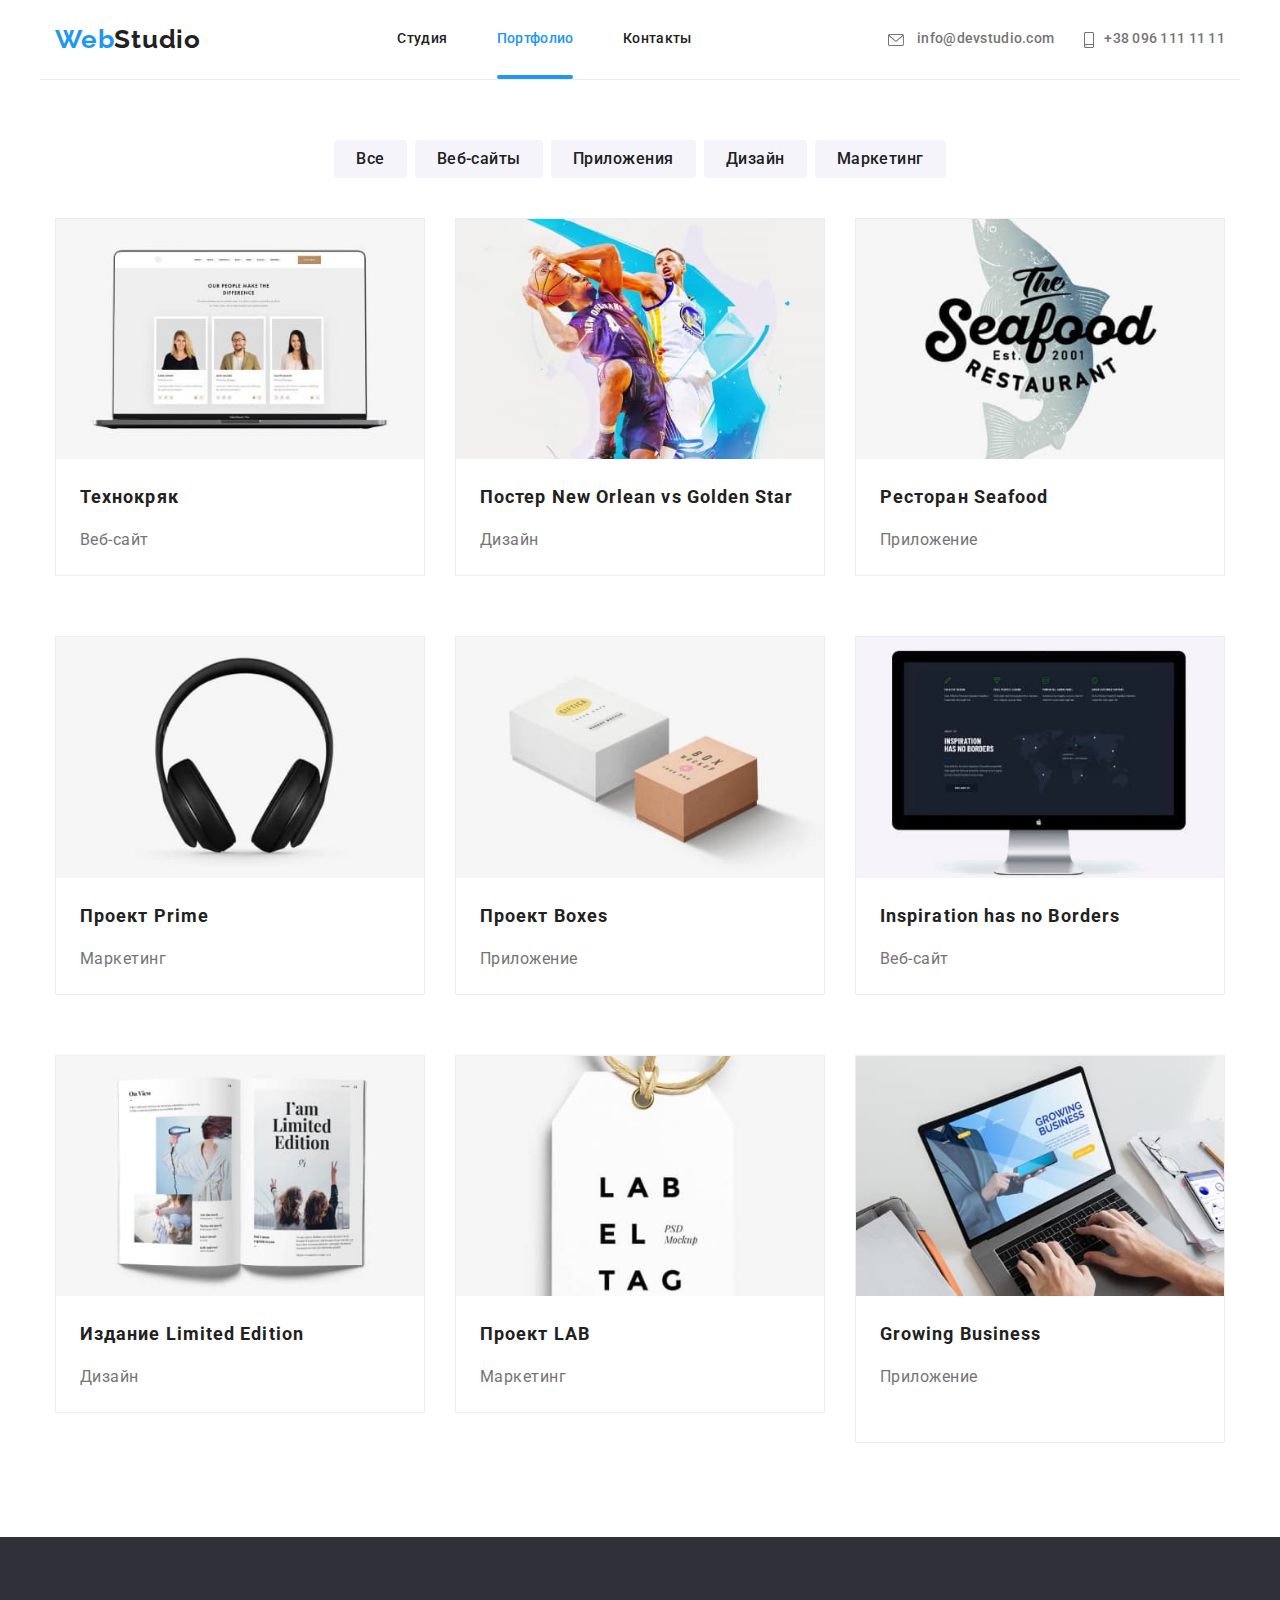
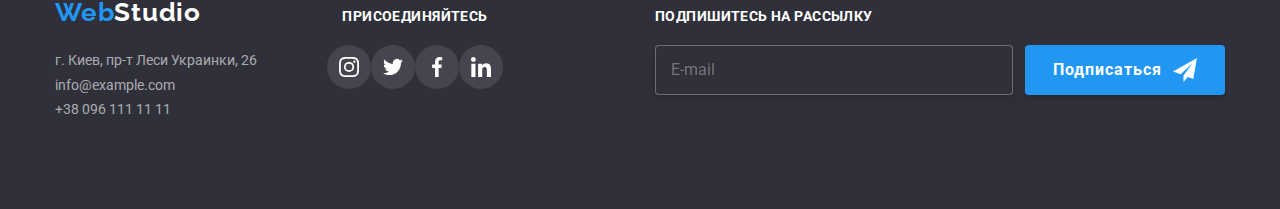
==== commit c64f6239: "99.5" ====
--- a/portfolio.html
+++ b/portfolio.html
@@ -132,11 +132,10 @@
                                                 исчерпывающие сведения о компании или частном лице.</p>
                                     </div>
                                 </div>
-
-                                <picture>
-                                    <source srcset="./images/mobile/portfolio-card-set/technocryak-450/technocryak-450@2x.jpg 2x"/>
+                                    <picture>
+                                        <source srcset="./images/mobile/portfolio-card-set/technocryak-450/technocryak-450@2x.jpg 2x,
+                                    ./images/mobile/portfolio-card-set/technocryak-450/technocryak-450.jpg 1x"/>
                                     <img src="./images/mobile/portfolio-card-set/technocryak-450/technocryak-450.jpg" class="team__photo" alt="фото">
-                                </picture>
 
                                 <div class="port-title-link">
                                     <h3 class="port-title">Технокряк</h3>
@@ -151,7 +150,8 @@
                                     </div>
                                 </div>
                                 <picture>
-                                    <source srcset="./images/mobile/portfolio-card-set/poster-new-orlean-450/poster-new-orlean-450@2x.jpg 2x" />
+                                    <source srcset="./images/mobile/portfolio-card-set/poster-new-orlean-450/poster-new-orlean-450@2x.jpg 2x,
+                                                    ./images/mobile/portfolio-card-set/poster-new-orlean-450/poster-new-orlean-450.jpg 1x" />
                                     <img src="./images/mobile/portfolio-card-set/poster-new-orlean-450/poster-new-orlean-450.jpg" class="team__photo" alt="фото">
                                 </picture>
        
@@ -168,7 +168,8 @@
                                     </div>
                                 </div>
                                 <picture>
-                                    <source srcset="./images/mobile/portfolio-card-set/seafood-450/seafood-450@2x.jpg 2x"/>
+                                    <source srcset="./images/mobile/portfolio-card-set/seafood-450/seafood-450@2x.jpg 2x,
+                                    ./images/mobile/portfolio-card-set/seafood-450/seafood-450.jpg 1x"/>
                                     <img src="./images/mobile/portfolio-card-set/seafood-450/seafood-450.jpg" class="team__photo" alt="фото">
                                 </picture>
 
@@ -184,7 +185,8 @@
                                     </div>
                                 </div>
                                 <picture>
-                                    <source srcset="./images/mobile/portfolio-card-set/prime-450/prime-450@2x.jpg 2x"/>
+                                    <source srcset="./images/mobile/portfolio-card-set/prime-450/prime-450@2x.jpg 2x, 
+                                            ./images/mobile/portfolio-card-set/prime-450/prime-450.jpg 1x"/>
                                     <img src="./images/mobile/portfolio-card-set/prime-450/prime-450.jpg" class="team__photo" alt="фото">
                                 </picture>
 
@@ -200,7 +202,8 @@
                                     </div>
                                 </div>
                                 <picture>
-                                    <source srcset="./images/mobile/portfolio-card-set/boxes-450/boxes-450@2x.jpg 2x"/>
+                                    <source srcset="./images/mobile/portfolio-card-set/boxes-450/boxes-450@2x.jpg 2x,
+                                            ./images/mobile/portfolio-card-set/boxes-450/boxes-450.jpg 1x"/>
                                     <img src="./images/mobile/portfolio-card-set/boxes-450/boxes-450.jpg" class="team__photo" alt="фото">
                                 </picture>
 
@@ -216,7 +219,8 @@
                                     </div>
                                 </div>
                                 <picture>
-                                    <source srcset="./images/mobile/portfolio-card-set/inspiration-450/inspiration-450@2x.jpg 2x"/>
+                                    <source srcset="./images/mobile/portfolio-card-set/inspiration-450/inspiration-450@2x.jpg 2x,
+                                            ./images/mobile/portfolio-card-set/inspiration-450/inspiration-450.jpg 1x"/>
                                     <img src="./images/mobile/portfolio-card-set/inspiration-450/inspiration-450.jpg" class="team__photo" alt="фото">
                                 </picture>
 
@@ -232,7 +236,8 @@
                                     </div>
                                 </div>
                                 <picture>
-                                    <source srcset="./images/mobile/portfolio-card-set/limited-edition-450/limited-edition-450@2x.jpg 2x"/>
+                                    <source srcset="./images/mobile/portfolio-card-set/limited-edition-450/limited-edition-450@2x.jpg 2x,
+                                    ./images/mobile/portfolio-card-set/limited-edition-450/limited-edition-450.jpg 1x"/>
                                     <img src="./images/mobile/portfolio-card-set/limited-edition-450/limited-edition-450.jpg" class="team__photo" alt="фото">
                                 </picture>
 
@@ -248,7 +253,8 @@
                                     </div>
                                 </div>
                                 <picture>
-                                    <source srcset="./images/mobile/portfolio-card-set/lab-450/lab-450@2x.jpg 2x"/>
+                                    <source srcset="./images/mobile/portfolio-card-set/lab-450/lab-450@2x.jpg 2x,
+                                    ./images/mobile/portfolio-card-set/lab-450/lab-450.jpg 1x"/>
                                     <img src="./images/mobile/portfolio-card-set/lab-450/lab-450.jpg" class="team__photo" alt="фото">
                                 </picture>
 
@@ -264,7 +270,8 @@
                                     </div>
                                 </div>
                                 <picture>
-                                    <source srcset="./images/mobile/portfolio-card-set/growing-business-450/growing-business-450@2x.jpg 2x"/>
+                                    <source srcset="./images/mobile/portfolio-card-set/growing-business-450/growing-business-450@2x.jpg 2x,
+                                    ./images/mobile/portfolio-card-set/growing-business-450/growing-business-450.jpg 1x"/>
                                     <img src="./images/mobile/portfolio-card-set/growing-business-450/growing-business-450.jpg" class="team__photo" alt="фото">
                                 </picture>
 
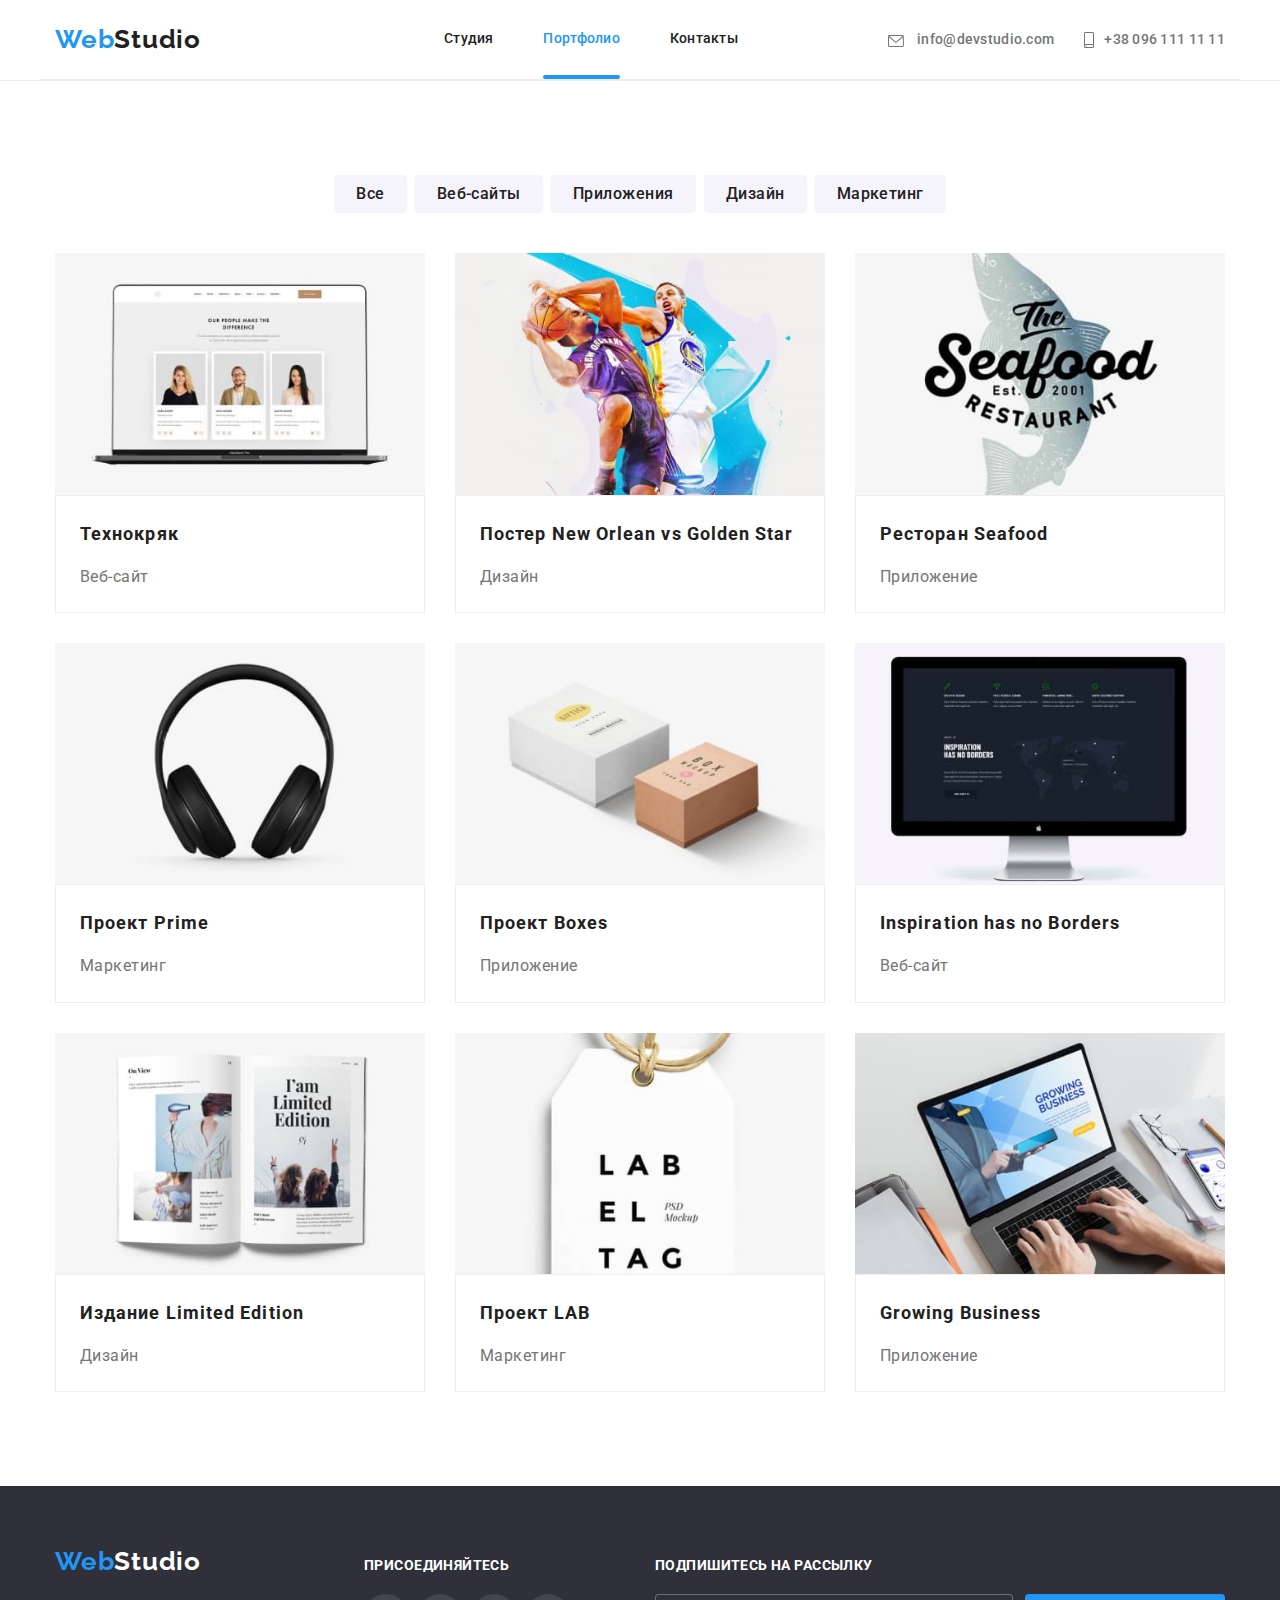
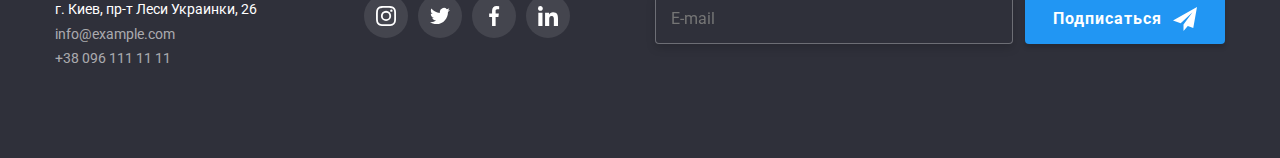
==== commit a2aa21e2: "77" ====
--- a/portfolio.html
+++ b/portfolio.html
@@ -20,7 +20,7 @@
         <title>portfolio</title>
     </head>
     <body>
-        <header class="header">
+        <header class="main-header">
             <div class="container header__box">
                 <div class="logo logo__main">
                     <a href="./index.html" class="logo__web">Web<span class="logo__web logo__studio">Studio</span>
--- a/css/main.min.css
+++ b/css/main.min.css
@@ -1 +1 @@
-:root{--accent-color: #2196F3;--main-color-light-theme: #212121;--second-color-light-theme: #757575;--main-color-dark-theme: #FFFFFF;--form-btn-color: #188CE8;--color-light-theme: #FFFFFF;--header-border-bttm: #ECECEC;--svg-fill-main-color: #757575;--placeholder-color: #757575;--linear-gradient-color-from: rgba(47, 48, 58, 0.4);--linear-gradient-color-to: rgba(47, 48, 58, 0.4);--hero-btn-hover-color: #2196F3;--dest-background-color: #F5F4FA;--dest-hover-border-color: #000000;--busness-background-color: rgba(47, 48, 58, 0.8);--personal-background-color: #F5F4FA;--button-box-shadow: 0px 4px 4px rgba(0, 0, 0, 0.15);--team-shadow-card: 0px 1px 3px rgba(0, 0, 0, 0.12), 0px 1px 1px rgba(0, 0, 0, 0.14), 0px 2px 1px rgba(0, 0, 0, 0.2);--clients-card-main-color: #AFB1B8;--modal-background-color-backdrop: rgba(0, 0, 0, 0.1);--modal-background-color: #FFFFFF;--footer-background-color: #2F303A;--footer-address-color: rgba(255, 255, 255, 0.6);--footer-icons-background-color: rgba(255, 255, 255, 0.1);--footer-send-icon: #FFFFFF;--transition-dur-fun: 250ms cubic-bezier(0.4, 0, 0.2, 1);--portfolio-button-background-color: #F5F4FA;--portfolio-project-background: #FFFFFF;--portfolio-drop-shadow: drop-shadow(0px 4px 4px rgba(0, 0, 0, 0.25));--portfolio-link-color: #757575;--portfolio-title-link: #EEEEEE}.visuality-hidden{position:absolute;width:1px;height:1px;padding:0;margin:-1px;border:0;clip:rect(0 0 0 0);overflow:hidden}h1,h2,h3,h4,p{margin:0;padding:0}img{display:block;padding-left:0}body{margin-left:auto;margin-right:auto}html,body,header,footer,.port-main{font-family:"Roboto";font-style:normal;box-sizing:border-box;text-decoration:none}link,a{text-decoration:none}button{cursor:pointer;padding:0}ul,nl{list-style-type:none;font-size:0;padding:0}@media screen{section{padding-bottom:60px}}@media(min-width: 1200px){section{padding-bottom:94px}}.container{width:100%;padding-left:15px;padding-right:15px}@media screen and (min-width: 480px){.container{width:480px;margin-left:auto;margin-right:auto}}@media screen and (min-width: 768px){.container{width:768px}}@media screen and (min-width: 1200px){.container{width:1200px}}.mobile-menu{position:fixed;top:0;left:0;width:100%;height:100%;background-color:#fff;z-index:100;opacity:0;visibility:hidden;pointer-events:none}.mobile-menu.is-open{opacity:1;visibility:visible;pointer-events:auto;cursor:pointer}.mobile-menu__container{position:relative;padding-left:40px;display:flex;flex-direction:column}.mobile-menu__close-btn{position:absolute;top:10px;right:15px;background-color:rgba(0,0,0,0);border:none;padding:0;line-height:0}.mobile-menu__close-btn:focus{fill:var(--accent-color)}.mobile-menu__nav{margin-top:48px;margin-bottom:calc(100vmax - 205px - 234px - 48px)}.mobile-menu__nav-title:not(:last-child){margin-bottom:32px}.mobile-menu__nav-list{font-weight:500;font-size:40px;line-height:1.175;letter-spacing:.02em;text-decoration:none;color:var(--main-color-light-theme)}.mobile-menu__nav-list-current{color:var(--accent-color);text-decoration:none}.mobile-menu__phone-mail{display:flex;flex-direction:column}.mobile-menu__phone{font-weight:500;font-size:34px;line-height:1.18;letter-spacing:.02em;margin-bottom:32px;color:var(--accent-color)}.mobile-menu__email{font-weight:500;font-size:24px;line-height:28px;letter-spacing:.02em;margin-bottom:64px;color:#757575}.mobile-menu__social-networks{display:flex;justify-content:space-between}.mobile-menu__social-network{font-weight:500;font-size:18px;line-height:1.222;letter-spacing:.02em;color:var(--accent-color)}.button{display:block;width:200px;height:50px;margin-right:auto;margin-left:auto;align-items:center;text-align:center;background:var(--accent-color);border:0px;box-shadow:var(--button-box-shadow);border-radius:4px;font-weight:700;font-size:16px;line-height:1.75;letter-spacing:.06em;color:var(--main-color-dark-theme);transition:var(--transition-dur-fun)}.button:hover,.button:focus{background-color:var(--hero-btn-hover-color);border-color:var(--main-color-dark-theme)}.section-title{text-align:center;font-style:normal;font-weight:700;font-size:36px;line-height:1.17;letter-spacing:.03em;margin-bottom:50px;color:var(--main-color-light-theme)}.backdrop{position:fixed;top:0;left:0;width:100%;height:100%;background-color:var(--modal-background-color-backdrop);opacity:1;transition:opacity}.backdrop.is-hidden{opacity:0;pointer-events:none;transform:translate(-50%, -50%) scale(1.1)}@media screen{.modal{position:absolute;top:50%;left:50%;max-width:450px;min-height:581px;padding:40px;transform:translate(-50%, -50%) scale(1);opacity:1;background:var(--modal-background-color);box-shadow:0px 1px 3px rgba(0,0,0,.12),0px 1px 1px rgba(0,0,0,.14),0px 2px 1px rgba(0,0,0,.2);border-radius:4px;transition:transform var(--transition-dur-fun),opacity var(--transition-dur-fun)}.backdrop.is-hidden .modal{opacity:0}.mdl-button{position:absolute;top:8px;right:8px;width:30px;height:30px;border:0;margin:0;background-color:var(--main-color-dark-theme)}.cls-mdl-button-svg{height:30px;width:30px;fill:var(--dest-hover-border-color);border-radius:50%;border:1px solid rgba(0,0,0,.1);transition:fill var(--transition-dur-fun)}.cls-mdl-button-svg:hover,.cls-mdl-button-svg:focus{fill:var(--accent-color)}}@media(min-width: 1200px){.modal{max-width:528px;width:528px}}@media screen{.modal__form-title{font-weight:700;font-size:20px;line-height:1.15;text-align:center;letter-spacing:.03em;margin-bottom:12px;color:var(--main-color-light-theme)}.modal__form-input{display:flex;flex-direction:column;margin-bottom:10px}.modal__form-list-name{display:flex;flex-direction:column;margin-bottom:4px;font-weight:400;font-size:12px;line-height:1.12;letter-spacing:.01em;color:var(--second-color-light-theme)}.modal__f-svg{position:relative;margin-bottom:10px}.modal__form-input-field{width:100%;padding:11px 12px;padding-left:42px;border:none;border-radius:4px;font-size:14px;outline:none;cursor:pointer;border:1px solid rgba(33,33,33,.2);transition:border var(--transition-dur-fun)}.modal__form-input-field:hover,.modal__form-input-field:focus{border:1px solid var(--accent-color)}.modal__form-input-field input::placeholder{color:var(--placeholder-color)}.modal__form-svg{position:absolute;content:"";display:inline-block;top:50%;left:12px;transform:translateY(-50%);background-repeat:no-repeat;background-size:contain;width:18px;height:18px;fill:var(--main-color-light-theme);transition:fill var(--transition-dur-fun)}.modal__form-input-field:hover+.modal__form-svg,.modal__form-input-field:focus+.modal__form-svg{fill:var(--accent-color)}.modal__form-button{padding:10px 55px;background:var(--form-btn-color);border-color:var(--form-btn-color);transition:border-color var(--transition-dur-fun),box-shadow var(--transition-dur-fun)}.modal__form-button:hover,.modal__form-button:focus{box-shadow:0px 4px 4px rgba(0,0,0,.15)}.modal__form-comment{resize:none;font-weight:400;font-size:14px;line-height:1.12;letter-spacing:.01em;padding:12px 16px}.modal__label-checkbox{position:relative;display:inline-block;display:block;align-items:center;padding-left:22px;margin-bottom:30px;width:100%;font-weight:400;font-size:12px;line-height:1.1666666667;letter-spacing:.03em;color:var(--svg-fill-main-color)}.modal__label-checkbox .contract{color:var(--accent-color)}.checkbox-check{position:absolute;left:0px;top:50%;transform:translateY(-50%);width:16px;height:15px}.modal__form-checkbox:checked+.checkbox-check{visibility:hidden}.checkbox-not-check{visibility:hidden}.modal__form-checkbox:checked~.checkbox-not-check{visibility:visible}}@media(min-width: 1200px){.modal__label-checkbox{padding-left:35px;font-size:14px;line-height:1.7142857143;letter-spacing:.03em}.checkbox-check{left:12px}}@media screen{.navigation__main{display:none}.header-contacts{display:none}.header__box{padding-top:10px;padding-bottom:10px;display:flex;align-items:center;justify-content:space-between;border-bottom:1px solid var(--header-border-bttm)}.mobile-menu-btn{background-color:rgba(0,0,0,0);border:none;text-decoration:none;margin:0;line-height:0}.mobile-menu-btn:hover,.mobile-menu-btn:focus{fill:var(--accent-color)}.mobile-menu-btn__icon:hover,.mobile-menu-btn__icon:focus{fill:var(--accent-color)}.logo{font-family:"Raleway",sans-serif;font-weight:700;font-size:24px;line-height:1.08;letter-spacing:.03em;text-decoration:none}.logo__web{text-decoration:var(--color-light-theme);color:var(--accent-color);transition:text-decoration var(--transition-dur-fun)}.logo__web:hover,.logo__web:focus{text-decoration:2px solid var(--accent-color) underline}.logo__studio{color:var(--main-color-light-theme)}}@media screen and (min-width: 768px){.mobile-menu-btn{display:none}.mobile-menu{display:none}.is-close{display:none}.header__box{padding-top:21px;padding-bottom:21px;justify-self:flex-start}.logo{font-size:26px;line-height:1.19}.navigation__main{display:inline}.navigation{display:flex;width:294px;padding-right:auto;padding-left:auto;justify-content:space-between}.navigation__link{font-weight:500;font-size:14px;line-height:1.14;letter-spacing:.02em;text-decoration:none;color:var(--main-color-light-theme);transition:color var(--transition-dur-fun)}.navigation__link:hover,.navigation__link:focus{color:var(--accent-color)}.navigation__list{position:relative}.navigation__list_current{color:var(--accent-color)}.navigation__list_current::after{content:"";position:absolute;left:0;top:calc(50% + 40px - 4px);width:100%;height:4px;background-color:var(--accent-color);border-radius:2px}.header-contacts{display:flex;flex-direction:column}.email,.tel{font-weight:500;font-size:14px;line-height:1.14;letter-spacing:.02em;text-decoration:none;color:var(--second-color-light-theme);transition:color var(--transition-dur-fun)}.email{margin-bottom:10px}.email:hover,.email:focus{color:var(--accent-color)}.tel:hover,.tel:focus{color:var(--accent-color)}.envelope{width:16px;height:12px;margin-top:auto;margin-bottom:auto}.smartphone{width:10px;height:16px;margin-top:auto;margin-bottom:auto}.envelope,.smartphone{vertical-align:middle;margin-right:10px;padding:0;background-size:contain;fill:var(--svg-fill-main-color);transition:fill var(--transition-dur-fun)}.email:hover .envelope,.email:focus .envelope,.tel:hover .envelope,.tel:focus .envelope,.email:hover .smartphone,.email:focus .smartphone,.tel:hover .smartphone,.tel:focus .smartphone{fill:var(--accent-color)}}@media screen and (min-width: 1200px){.main-header{border-bottom:1px solid var(--header-border-bttm)}.header__box{padding-top:24px;padding-bottom:24px;margin-left:auto;margin-right:auto}.header-contacts{flex-direction:row;align-items:center}.email{margin-right:30px;margin-left:auto;margin-bottom:0}.email:hover,.email:focus{color:var(--accent-color)}}@media screen{.hero{margin:0 auto;padding-top:118px;padding-bottom:118px;align-items:center;max-width:480px;background-position:center;background-size:cover;background-repeat:no-repeat;background-image:url(../images/mobile/hero-480/hero-480.jpg)}}@media screen and (min-device-pixel-ratio: 2),screen and (min-resolution: 192dpi),screen and (min-resolution: 2dppx){.hero{background-image:url(../images/mobile/hero-480/hero-480@2x.jpg)}}@media screen{.hero__title{padding-bottom:30px;font-weight:900;font-size:26px;line-height:1.615;text-align:center;letter-spacing:.06em;text-transform:uppercase;color:#fff}}@media screen and (min-width: 768px){.hero{max-width:768px;background-image:url(../images/tablet/hero-768/hero-768.jpg)}}@media screen and (min-width: 768px)and (min-device-pixel-ratio: 2),screen and (min-width: 768px)and (min-resolution: 192dpi),screen and (min-width: 768px)and (min-resolution: 2dppx){.hero{background-image:url(../images/tablet/hero-768/hero-768@2x.jpg)}}@media screen and (min-width: 1200px){.hero{padding-top:200px;padding-bottom:200px;max-width:1600px;background-image:url(../images/desktop/hero/hero-1600.jpg)}}@media screen and (min-width: 1200px)and (min-device-pixel-ratio: 2),screen and (min-width: 1200px)and (min-resolution: 192dpi),screen and (min-width: 1200px)and (min-resolution: 2dppx){.hero{background-image:url(../images/desktop/hero/hero-1600@2x.jpg)}}@media screen and (min-width: 1200px){.hero__title{font-size:44px;line-height:1.364}}@media screen{.destination__box:not(:last-child){margin-bottom:30px}.destination__befor{padding:25px 0;display:flex;justify-content:center;align-items:center;background-color:var(--dest-background-color);border:none;transition-property:filter,border;transition:filter var(--transition-dur-fun),border var(--transition-dur-fun)}.destination__befor:hover{filter:drop-shadow(0px 4px 4px rgba(0, 0, 0, 0.25));border:1px solid var(--dest-hover-border-color)}.destination__img{width:70px;height:70px}.destination__title-item{padding-top:30px;margin-bottom:10px;font-weight:700;font-size:14px;line-height:1.14;text-align:center;letter-spacing:.03em;text-transform:uppercase;color:var(--main-color-light-theme)}.destination__link{font-weight:400;font-size:14px;line-height:1.71;letter-spacing:.03em;color:var(--second-color-light-theme)}}@media(min-width: 768px){.destination__item{display:flex;flex-wrap:wrap;gap:30px}.destination__box{width:calc((100% - 30px)/2);margin-bottom:0}.destination__title-item{text-align:left}}@media(min-width: 1200px){.destination__box{width:calc((100% - 90px)/4);font-size:1rem}.destination__box:not(:last-child){margin-bottom:0px}}@media(max-width: 1199px){.business{display:none}}@media(min-width: 1200px){.business{display:inline}.business__photo-item{display:flex;justify-content:space-between;margin-bottom:94px}.business__photo-img{position:relative;width:calc((100% - 60px)/3)}.business__title{position:absolute;bottom:0px;display:flex;justify-content:center;width:100%;height:70px;align-items:center;background-color:var(--busness-background-color)}.business__info{font-weight:700;font-size:14px;line-height:1.12;letter-spacing:.03em;text-transform:uppercase;color:var(--main-color-dark-theme)}}@media screen{.team{background-color:var(--personal-background-color);padding-top:60px}.team__title{margin-bottom:30px;font-weight:700;font-size:28px;line-height:1.179;text-align:center;letter-spacing:.03em;color:#212121}.team__own-data{background:var(--main-color-dark-theme)}.team__own-data:not(:last-child){margin-bottom:30px}.team__photo{width:calc(100vw - 30px)}.team__name-job{display:block;justify-content:center;padding:0 0 24px 0;box-shadow:var(--team-shadow-card);text-align:center;border-radius:0px 0px 4px 4px}.team__name{padding-top:30px;margin-bottom:10px;font-weight:500;font-size:16px;line-height:1.17;letter-spacing:.03em;color:var(--main-color-light-theme)}.job-name{margin-bottom:16px;font-weight:400;font-size:16px;line-height:1.19;color:var(--second-color-light-theme)}.team__icons{display:flex;justify-content:center;fill:var(--second-color-light-theme)}.team__icon-list{width:44px;height:44px}.team__a-icons{width:100%;height:44px;margin-right:10px;border-radius:50%;display:flex;justify-content:center;align-items:center;background-color:var(--main-color-dark-theme);border-color:var(--main-color-dark-theme);fill:var(--clients-card-main-color);transition-property:fill;transition:fill var(--transition-dur-fun),background-color var(--transition-dur-fun)}.team__a-icons:hover,.team__a-icons:focus{border-radius:50%;fill:var(--main-color-dark-theme);background-color:var(--accent-color);border:var(--accent-color);outline:none}.team__a-icons:not(:last-child){margin-right:10px}.team__list{content:"";width:20px;height:20px;background-size:contain;background-repeat:no-repeat}}@media(min-width: 480px){.team__photo{width:100%}}@media(min-width: 768px){.team__list-cards{display:flex;flex-wrap:wrap;gap:30px}.team__own-data{width:calc((100% - 30px)/2)}.team__own-data:not(:last-child){margin-bottom:0px}}@media(min-width: 1200px){.team__own-data{width:calc((100% - 90px)/4)}}@media screen{.clients__title{margin-bottom:30px;font-weight:700;font-size:28px;line-height:1.179;text-align:center;letter-spacing:.03em;color:#212121}.clients__icons{display:flex;flex-wrap:wrap;gap:30px}.clients__icon-list{width:calc((100% - 30px)/2);height:92px}.clients__link{width:100%;height:100%;display:flex;justify-content:center;align-items:center;background-color:var(--main-color-dark-theme);border:1px solid var(--clients-card-main-color);border-radius:4px;fill:var(--clients-card-main-color);transition-property:fill;transition:fill var(--transition-dur-fun),border var(--transition-dur-fun)}.clients__link:focus,.clients__link:hover{outline:none;border:1px solid var(--accent-color);fill:var(--accent-color)}.clients__list{width:106px;height:60px;border:none}}@media(min-width: 768px){.clients__icon-list{width:calc((100% - 60px)/3)}}@media(min-width: 1200px){.clients__icon-list{width:calc((100% - 150px)/6)}}@media screen{.port-portfolio{color:var(--accent-color)}.port-filters{padding-top:60px;margin-bottom:40px;display:flex;flex-wrap:wrap;row-gap:16px;column-gap:8px;justify-content:left}.port-filters .port-button{padding:6px 22px;background-color:var(--portfolio-button-background-color);font-weight:500;font-size:16px;line-height:1.625;letter-spacing:.03em;border-radius:4px;border:var(--portfolio-button-background-color);color:var(--main-color-light-theme);transition-property:filter;transition:filter var(--transition-dur-fun),background-color var(--transition-dur-fun),color var(--transition-dur-fun)}.port-filters .port-button:hover,.port-filters .port-button:focus{background-color:var(--accent-color);color:var(--main-color-dark-theme);filter:drop-shadow(0px 4px 4px rgba(0, 0, 0, 0.25));outline:none}.port-project{position:relative;overflow:hidden;background:#fff;transition:filter var(--transition-dur-fun)}.port-project:hover{filter:var(--portfolio-drop-shadow)}.port-project:not(:last-child){margin-bottom:30px}.port-title-link{padding:20px 24px}.port-title-link .port-title{margin-bottom:10px;font-weight:700;font-size:18px;line-height:2;letter-spacing:.06em;color:var(--main-color-light-theme)}.port-title-link .port-link{font-weight:400;font-size:16px;line-height:1.88;letter-spacing:.03em;color:var(--portfolio-link-color)}.port-overlay-overflow{display:inline-block;content:"";position:absolute;top:0;left:0;width:100%;height:294px;overflow:hidden}.port-overlay-overflow .port-overlay{display:inline-block;content:"";position:absolute;top:0;left:0;width:100%;height:100%;padding:63px 24px;padding:49px 24px;background-color:var(--accent-color);opacity:.9;outline:var(--accent-color);transform:translateY(101%);transition:transform var(--transition-dur-fun)}.port-project:hover .port-overlay-overflow .port-overlay{transform:translateY(0%)}.port-overlay-overflow .port-overlay .port-overlay-text{font-weight:400;font-size:18px;line-height:1.56;letter-spacing:.03em;color:var(--main-color-dark-theme)}}@media(min-width: 768px){.port-filters{justify-content:center}.port-projects{display:flex;flex-wrap:wrap;gap:30px}.port-project{width:calc((100% - 30px)/2);background:#fff;border:1px solid #eee}.port-overlay-overflow{height:230px}}@media(min-width: 1200px){.port-project{width:calc((100% - 60px)/3)}.port-overlay-overflow{height:240px}}@media screen{.footer{background-color:var(--footer-background-color);padding:60px 0px;text-align:center}.footer__logo{margin-bottom:20px}.footer__logo-studio{color:var(--main-color-dark-theme)}.footer__address{color:var(--footer-address-color);display:flex;flex-direction:column;font-style:normal}.address-link{font-weight:400;font-size:14px;line-height:1.74;color:var(--footer-address-color);text-decoration:none}.address-city{color:var(--main-color-dark-theme)}.footer__logo-adress{margin-bottom:60px}.footer__title{margin-bottom:20px;font-weight:700;font-size:14px;line-height:1.12;letter-spacing:.03em;text-transform:uppercase;margin-bottom:20px;color:var(--main-color-dark-theme)}.footer-icons{display:flex;justify-content:center;margin-bottom:60px}.footer-a-icons{border:0;border-radius:50%;background:var(--footer-icons-background-color);fill:var(--main-color-dark-theme);outline:none;transition-property:background-color;transition:background-color var(--transition-dur-fun)}.footer__form-title{margin-bottom:20px;font-weight:700;font-size:14px;line-height:1.12;letter-spacing:.03em;text-transform:uppercase;color:var(--main-color-dark-theme)}.footer__input{width:100%;margin-bottom:20px;padding:15px;font-size:16px;color:var(--main-color-dark-theme);background-color:var(--footer-background-color);border:1px solid rgba(255,255,255,.3);filter:drop-shadow(0px 4px 4px rgba(0, 0, 0, 0.15));border-radius:4px}.footer__form-btn{position:relative;text-align:start;padding:0 28px;border-color:var(--accent-color);outline:none;cursor:pointer}.footer-send-svg{position:absolute;top:50%;right:28px;transform:translateY(-50%);content:"";width:24px;height:24px;padding:0;background-repeat:no-repeat;background-size:contain;fill:var(--footer-send-icon)}}@media(min-width: 768px){.footer__logo-social{display:flex;padding:0}.footer__logo-adress{padding-left:76px}.footer__social{padding-top:5px;padding-right:89px;margin-left:auto}.footer__form{padding-left:166px;padding-right:152px}}@media(min-width: 1200px){.footer__logo-adress{text-align:left;padding:0;margin-right:70px;margin-bottom:0}.footer__social{padding-top:12px;padding-right:0;margin-left:0}.footer__blocks{display:flex}.footer__form{width:570px;margin-left:auto;padding:12px 0 0 0;text-align:left}.footer__form-mail-btn{display:flex;justify-content:space-between}.footer__input{width:358px;margin-right:12px}.footer-form-mail-btn{display:flex}}/*# sourceMappingURL=main.min.css.map */+:root{--accent-color: #2196F3;--main-color-light-theme: #212121;--second-color-light-theme: #757575;--main-color-dark-theme: #FFFFFF;--form-btn-color: #188CE8;--color-light-theme: #FFFFFF;--header-border-bttm: #ECECEC;--svg-fill-main-color: #757575;--placeholder-color: #757575;--linear-gradient-color-from: rgba(47, 48, 58, 0.4);--linear-gradient-color-to: rgba(47, 48, 58, 0.4);--hero-btn-hover-color: #2196F3;--dest-background-color: #F5F4FA;--dest-hover-border-color: #000000;--busness-background-color: rgba(47, 48, 58, 0.8);--personal-background-color: #F5F4FA;--button-box-shadow: 0px 4px 4px rgba(0, 0, 0, 0.15);--team-shadow-card: 0px 1px 3px rgba(0, 0, 0, 0.12), 0px 1px 1px rgba(0, 0, 0, 0.14), 0px 2px 1px rgba(0, 0, 0, 0.2);--clients-card-main-color: #AFB1B8;--modal-background-color-backdrop: rgba(0, 0, 0, 0.1);--modal-background-color: #FFFFFF;--footer-background-color: #2F303A;--footer-address-color: rgba(255, 255, 255, 0.6);--footer-icons-background-color: rgba(255, 255, 255, 0.1);--footer-send-icon: #FFFFFF;--transition-dur-fun: 250ms cubic-bezier(0.4, 0, 0.2, 1);--portfolio-button-background-color: #F5F4FA;--portfolio-project-background: #FFFFFF;--portfolio-drop-shadow: drop-shadow(0px 4px 4px rgba(0, 0, 0, 0.25));--portfolio-link-color: #757575;--portfolio-title-link: #EEEEEE}.visuality-hidden{position:absolute;width:1px;height:1px;padding:0;margin:-1px;border:0;clip:rect(0 0 0 0);overflow:hidden}h1,h2,h3,h4,p{margin:0;padding:0}img{display:block;padding-left:0}body{margin-left:auto;margin-right:auto}html,body,header,footer,.port-main{font-family:"Roboto";font-style:normal;box-sizing:border-box;text-decoration:none}link,a{text-decoration:none}button{cursor:pointer;padding:0}ul,nl{list-style-type:none;font-size:0;padding:0}@media screen{section{padding-bottom:60px}}@media(min-width: 1200px){section{padding-bottom:94px;padding-top:94px}}.container{width:100%;padding-left:15px;padding-right:15px}@media screen and (min-width: 480px){.container{width:480px;margin-left:auto;margin-right:auto}}@media screen and (min-width: 768px){.container{width:768px}}@media screen and (min-width: 1200px){.container{width:1200px}}.mobile-menu{position:fixed;top:0;left:0;width:100%;height:100%;background-color:#fff;z-index:100;opacity:0;visibility:hidden;pointer-events:none}.mobile-menu.is-open{opacity:1;visibility:visible;pointer-events:auto;cursor:pointer}.mobile-menu__container{height:100vmax;position:relative;display:flex;flex-direction:column;justify-content:space-between;padding-left:40px}.mobile-menu__close-btn{position:absolute;top:10px;right:15px;background-color:rgba(0,0,0,0);border:none;padding:0;line-height:0}.mobile-menu__close-btn:focus{fill:var(--accent-color)}.mobile-menu__nav-main{margin-top:6vmax}.mobile-menu__nav-title:not(:last-child){margin-bottom:4vmax}.mobile-menu__nav-list{font-weight:500;font-size:40px;line-height:1.175;letter-spacing:.02em;text-decoration:none;color:var(--main-color-light-theme)}.mobile-menu__nav-list-current{color:var(--accent-color);text-decoration:none}.mobile-menu__phone-mail{display:flex;flex-direction:column}.mobile-menu__phone{font-weight:500;font-size:34px;line-height:1.18;letter-spacing:.02em;margin-bottom:4vmax;color:var(--accent-color)}.mobile-menu__email{font-weight:500;font-size:24px;line-height:28px;letter-spacing:.02em;margin-bottom:8vmax;color:#757575}.mobile-menu__social-networks{display:flex;margin-bottom:2.5vmax}.mobile-menu__social-network{position:relative;font-weight:500;font-size:18px;line-height:1.222;letter-spacing:.02em;color:var(--accent-color)}.mobile-menu__social-network:not(:last-child){margin-right:20px}.mobile-menu__social-network:not(:last-child)::after{position:absolute;content:"";top:0;right:-10px;width:1px;height:22px;background-color:#212121}.mobile-menu__social-network .mobile-menu__network{color:var(--accent-color);margin-right:2.5vmax}.button{display:block;width:200px;height:50px;margin-right:auto;margin-left:auto;align-items:center;text-align:center;background:var(--accent-color);border:0px;box-shadow:var(--button-box-shadow);border-radius:4px;font-weight:700;font-size:16px;line-height:1.75;letter-spacing:.06em;color:var(--main-color-dark-theme);transition:var(--transition-dur-fun)}.button:hover,.button:focus{background-color:var(--hero-btn-hover-color);border-color:var(--main-color-dark-theme)}.section-title{text-align:center;font-style:normal;font-weight:700;font-size:36px;line-height:1.17;letter-spacing:.03em;margin-bottom:50px;color:var(--main-color-light-theme)}.backdrop{position:fixed;top:0;left:0;width:100%;height:100%;background-color:var(--modal-background-color-backdrop);opacity:1;transition:opacity}.backdrop.is-hidden{opacity:0;pointer-events:none;transform:translate(-50%, -50%) scale(1.1)}@media screen{.modal{position:absolute;top:50%;left:50%;max-width:450px;min-height:581px;padding:40px;transform:translate(-50%, -50%) scale(1);opacity:1;background:var(--modal-background-color);box-shadow:0px 1px 3px rgba(0,0,0,.12),0px 1px 1px rgba(0,0,0,.14),0px 2px 1px rgba(0,0,0,.2);border-radius:4px;transition:transform var(--transition-dur-fun),opacity var(--transition-dur-fun)}.backdrop.is-hidden .modal{opacity:0}.mdl-button{position:absolute;top:8px;right:8px;width:30px;height:30px;border:0;margin:0;background-color:var(--main-color-dark-theme)}.cls-mdl-button-svg{height:30px;width:30px;fill:var(--dest-hover-border-color);border-radius:50%;border:1px solid rgba(0,0,0,.1);transition:fill var(--transition-dur-fun)}.cls-mdl-button-svg:hover,.cls-mdl-button-svg:focus{fill:var(--accent-color)}}@media(min-width: 1200px){.modal{max-width:528px;width:528px}}@media screen{.modal__form-title{font-weight:700;font-size:20px;line-height:1.15;text-align:center;letter-spacing:.03em;margin-bottom:12px;color:var(--main-color-light-theme)}.modal__form-input{display:flex;flex-direction:column;margin-bottom:10px}.modal__form-list-name{display:flex;flex-direction:column;margin-bottom:4px;font-weight:400;font-size:12px;line-height:1.12;letter-spacing:.01em;color:var(--second-color-light-theme)}.modal__f-svg{position:relative;margin-bottom:10px}.modal__form-input-field{width:100%;padding:11px 12px;padding-left:42px;border:none;border-radius:4px;font-size:14px;outline:none;cursor:pointer;border:1px solid rgba(33,33,33,.2);transition:border var(--transition-dur-fun)}.modal__form-input-field:hover,.modal__form-input-field:focus{border:1px solid var(--accent-color)}.modal__form-input-field input::placeholder{color:var(--placeholder-color)}.modal__form-svg{position:absolute;content:"";display:inline-block;top:50%;left:12px;transform:translateY(-50%);background-repeat:no-repeat;background-size:contain;width:18px;height:18px;fill:var(--main-color-light-theme);transition:fill var(--transition-dur-fun)}.modal__form-input-field:hover+.modal__form-svg,.modal__form-input-field:focus+.modal__form-svg{fill:var(--accent-color)}.modal__form-button{padding:10px 55px;background:var(--form-btn-color);border-color:var(--form-btn-color);transition:border-color var(--transition-dur-fun),box-shadow var(--transition-dur-fun)}.modal__form-button:hover,.modal__form-button:focus{box-shadow:0px 4px 4px rgba(0,0,0,.15)}.modal__form-comment{resize:none;font-weight:400;font-size:14px;line-height:1.12;letter-spacing:.01em;padding:12px 16px}.modal__label-checkbox{position:relative;display:inline-block;display:block;align-items:center;padding-left:22px;margin-bottom:30px;width:100%;font-weight:400;font-size:12px;line-height:1.1666666667;letter-spacing:.03em;color:var(--svg-fill-main-color)}.modal__label-checkbox .contract{color:var(--accent-color);text-decoration:underline}.checkbox-check{position:absolute;left:0px;top:50%;transform:translateY(-50%);width:16px;height:15px}.modal__form-checkbox:checked+.checkbox-check{visibility:hidden}.checkbox-not-check{visibility:hidden}.modal__form-checkbox:checked~.checkbox-not-check{visibility:visible}}@media(min-width: 1200px){.modal__label-checkbox{padding-left:35px;font-size:14px;line-height:1.7142857143;letter-spacing:.03em}.checkbox-check{left:12px}}@media screen{.navigation__main{display:none}.header-contacts{display:none}.main-header{border-bottom:1px solid var(--header-border-bttm)}.header__box{padding-top:10px;padding-bottom:10px;display:flex;align-items:center;justify-content:space-between;border-bottom:1px solid var(--header-border-bttm)}.mobile-menu-btn{background-color:rgba(0,0,0,0);border:none;text-decoration:none;margin:0;line-height:0}.mobile-menu-btn:hover,.mobile-menu-btn:focus{fill:var(--accent-color)}.mobile-menu-btn__icon:hover,.mobile-menu-btn__icon:focus{fill:var(--accent-color)}.logo{font-family:"Raleway",sans-serif;font-weight:700;font-size:24px;line-height:1.08;letter-spacing:.03em;text-decoration:none}.logo__web{text-decoration:var(--color-light-theme);color:var(--accent-color);transition:text-decoration var(--transition-dur-fun)}.logo__web:hover,.logo__web:focus{text-decoration:2px solid var(--accent-color) underline}.logo__studio{color:var(--main-color-light-theme)}}@media screen and (min-width: 768px){.mobile-menu-btn{display:none}.mobile-menu{display:none}.is-close{display:none}.header__box{padding-top:21px;padding-bottom:21px;justify-self:flex-start}.logo{font-size:26px;line-height:1.19}.navigation__main{display:inline}.navigation{display:flex;width:294px;padding-right:auto;padding-left:auto;justify-content:space-between}.navigation__link{font-weight:500;font-size:14px;line-height:1.14;letter-spacing:.02em;text-decoration:none;color:var(--main-color-light-theme);transition:color var(--transition-dur-fun)}.navigation__link:hover,.navigation__link:focus{color:var(--accent-color)}.navigation__list{position:relative}.navigation__list_current{color:var(--accent-color)}.navigation__list_current::after{content:"";position:absolute;left:0;top:calc(50% + 40px - 4px);width:100%;height:4px;background-color:var(--accent-color);border-radius:2px}.header-contacts{display:flex;flex-direction:column}.email,.tel{font-weight:500;font-size:12px;line-height:1.1666666667;letter-spacing:.02em;text-decoration:none;color:var(--second-color-light-theme);transition:color var(--transition-dur-fun)}.email{margin-bottom:10px}.email:hover,.email:focus{color:var(--accent-color)}.tel:hover,.tel:focus{color:var(--accent-color)}.envelope{width:16px;height:12px;margin-top:auto;margin-bottom:auto}.smartphone{width:10px;height:16px;margin-top:auto;margin-bottom:auto}.envelope,.smartphone{vertical-align:middle;margin-right:10px;padding:0;background-size:contain;fill:var(--svg-fill-main-color);transition:fill var(--transition-dur-fun)}.email:hover .envelope,.email:focus .envelope,.tel:hover .envelope,.tel:focus .envelope,.email:hover .smartphone,.email:focus .smartphone,.tel:hover .smartphone,.tel:focus .smartphone{fill:var(--accent-color)}}@media screen and (min-width: 1200px){.main-header{border-bottom:1px solid var(--header-border-bttm)}.header__box{padding-top:24px;padding-bottom:24px;margin-left:auto;margin-right:auto}.logo{margin-right:93px}.header-contacts{flex-direction:row;align-items:center}.email{margin-right:30px;margin-left:auto;margin-bottom:0}.email:hover,.email:focus{color:var(--accent-color)}.email,.tel{font-size:14px;line-height:1.1428571429}}@media screen{.hero{margin:0 auto;padding-top:118px;padding-bottom:118px;align-items:center;max-width:480px;background-position:center;background-size:cover;background-repeat:no-repeat;background-image:linear-gradient(to top, var(--linear-gradient-color-from), var(--linear-gradient-color-to)),url(../images/mobile/hero-480/hero-480.jpg),linear-gradient(to top, var(--linear-gradient-color-from), var(--linear-gradient-color-to))}}@media screen and (min-device-pixel-ratio: 2),screen and (min-resolution: 192dpi),screen and (min-resolution: 2dppx){.hero{background-image:linear-gradient(to top, var(--linear-gradient-color-from), var(--linear-gradient-color-to)),url(../images/mobile/hero-480/hero-480@2x.jpg),linear-gradient(to top, var(--linear-gradient-color-from), var(--linear-gradient-color-to))}}@media screen{.hero__title{padding-bottom:30px;font-weight:900;font-size:26px;line-height:1.615;text-align:center;letter-spacing:.06em;text-transform:uppercase;color:#fff}}@media screen and (min-width: 768px){.hero{max-width:768px;background-image:linear-gradient(to top, var(--linear-gradient-color-from), var(--linear-gradient-color-to)),url(../images/tablet/hero-768/hero-768.jpg),linear-gradient(to top, var(--linear-gradient-color-from), var(--linear-gradient-color-to))}}@media screen and (min-width: 768px)and (min-device-pixel-ratio: 2),screen and (min-width: 768px)and (min-resolution: 192dpi),screen and (min-width: 768px)and (min-resolution: 2dppx){.hero{background-image:linear-gradient(to top, var(--linear-gradient-color-from), var(--linear-gradient-color-to)),url(../images/tablet/hero-768/hero-768@2x.jpg),linear-gradient(to top, var(--linear-gradient-color-from), var(--linear-gradient-color-to))}}@media screen and (min-width: 1200px){.with-img{padding:0}.hero{padding-top:200px;padding-bottom:200px;max-width:1600px;background-image:linear-gradient(to top, var(--linear-gradient-color-from), var(--linear-gradient-color-to)),url(../images/desktop/hero/hero-1600.jpg),linear-gradient(to top, var(--linear-gradient-color-from), var(--linear-gradient-color-to))}}@media screen and (min-width: 1200px)and (min-device-pixel-ratio: 2),screen and (min-width: 1200px)and (min-resolution: 192dpi),screen and (min-width: 1200px)and (min-resolution: 2dppx){.hero{background-image:linear-gradient(to top, var(--linear-gradient-color-from), var(--linear-gradient-color-to)),url(../images/desktop/hero/hero-1600@2x.jpg),linear-gradient(to top, var(--linear-gradient-color-from), var(--linear-gradient-color-to))}}@media screen and (min-width: 1200px){.hero__title{font-size:44px;line-height:1.364}}@media screen{.destination__box:not(:last-child){margin-bottom:30px}.destination__befor{padding:25px 0;display:flex;justify-content:center;align-items:center;background-color:var(--dest-background-color);border:none;transition-property:filter,border;transition:filter var(--transition-dur-fun),border var(--transition-dur-fun)}.destination__befor:hover{filter:drop-shadow(0px 4px 4px rgba(0, 0, 0, 0.25));border:1px solid var(--dest-hover-border-color)}.destination__img{width:70px;height:70px}.destination__title-item{padding-top:30px;margin-bottom:10px;font-weight:700;font-size:14px;line-height:1.14;text-align:center;letter-spacing:.03em;text-transform:uppercase;color:var(--main-color-light-theme)}.destination__link{font-weight:400;font-size:14px;line-height:1.71;letter-spacing:.03em;color:var(--second-color-light-theme)}}@media(min-width: 768px){.destination__box:not(:last-child){margin-bottom:0px}.destination__item{display:flex;flex-wrap:wrap;gap:30px}.destination__box{width:calc((100% - 30px)/2);margin-bottom:0}.destination__title-item{text-align:left}}@media(min-width: 1200px){.destination__box{width:calc((100% - 90px)/4);font-size:1rem}.destination__box:not(:last-child){margin-bottom:0px}}@media(max-width: 1199px){.business{display:none}}@media(min-width: 1200px){.business{display:inline}.business__photo-item{display:flex;justify-content:space-between;margin-bottom:94px}.business__photo-img{position:relative;width:calc((100% - 60px)/3)}.business__title{position:absolute;bottom:0px;display:flex;justify-content:center;width:100%;height:70px;align-items:center;background-color:var(--busness-background-color)}.business__info{font-weight:700;font-size:14px;line-height:1.12;letter-spacing:.03em;text-transform:uppercase;color:var(--main-color-dark-theme)}}@media screen{.team{background-color:var(--personal-background-color);padding-top:60px}.team__title{margin-bottom:30px;font-weight:700;font-size:28px;line-height:1.179;text-align:center;letter-spacing:.03em;color:#212121}.team__own-data{background:var(--main-color-dark-theme)}.team__own-data:not(:last-child){margin-bottom:30px}.team__photo{width:calc(100vw - 30px)}.team__name-job{display:block;justify-content:center;padding:0 0 24px 0;box-shadow:var(--team-shadow-card);text-align:center;border-radius:0px 0px 4px 4px}.team__name{padding-top:30px;margin-bottom:10px;font-weight:500;font-size:16px;line-height:1.17;letter-spacing:.03em;color:var(--main-color-light-theme)}.job-name{margin-bottom:16px;font-weight:400;font-size:16px;line-height:1.19;color:var(--second-color-light-theme)}.team__icons{display:flex;justify-content:center;fill:var(--second-color-light-theme)}.team__icon-list{width:44px;height:44px}.team__a-icons{width:100%;height:44px;margin-right:10px;border-radius:50%;display:flex;justify-content:center;align-items:center;background-color:var(--main-color-dark-theme);border-color:var(--main-color-dark-theme);fill:var(--clients-card-main-color);transition-property:fill;transition:fill var(--transition-dur-fun),background-color var(--transition-dur-fun)}.team__a-icons:hover,.team__a-icons:focus{border-radius:50%;fill:var(--main-color-dark-theme);background-color:var(--accent-color);border:var(--accent-color);outline:none}.team__icon-list:not(:last-child){margin-right:10px}.team__list{content:"";width:20px;height:20px;background-size:contain;background-repeat:no-repeat}}@media(min-width: 480px){.team__photo{width:100%}}@media(min-width: 768px){.team__list-cards{display:flex;flex-wrap:wrap;gap:30px}.team__own-data{width:calc((100% - 30px)/2)}.team__own-data:not(:last-child){margin-bottom:0px}}@media(min-width: 1200px){.team__title{font-size:36px;line-height:1.1666666667;margin-bottom:50px}.team__own-data{width:calc((100% - 90px)/4)}}@media screen{.clients__title{margin-bottom:30px;font-weight:700;font-size:28px;line-height:1.179;text-align:center;letter-spacing:.03em;color:#212121}.clients__icons{display:flex;flex-wrap:wrap;gap:30px}.clients__icon-list{width:calc((100% - 30px)/2);height:92px}.clients__link{width:100%;height:100%;display:flex;justify-content:center;align-items:center;background-color:var(--main-color-dark-theme);border:1px solid var(--clients-card-main-color);border-radius:4px;fill:var(--clients-card-main-color);transition-property:fill;transition:fill var(--transition-dur-fun),border var(--transition-dur-fun)}.clients__link:focus,.clients__link:hover{outline:none;border:1px solid var(--accent-color);fill:var(--accent-color)}.clients__list{width:106px;height:60px;border:none}}@media(min-width: 768px){.clients__icon-list{width:calc((100% - 60px)/3)}}@media(min-width: 1200px){.clients__title{font-size:36px;line-height:1.1666666667;margin-bottom:50px}.clients__icon-list{width:calc((100% - 150px)/6)}}@media screen{.port-portfolio{color:var(--accent-color)}.port-filters{padding-top:60px;margin-bottom:40px;display:flex;flex-wrap:wrap;row-gap:16px;column-gap:8px;justify-content:left}.port-filters .port-button{padding:6px 22px;background-color:var(--portfolio-button-background-color);font-weight:500;font-size:16px;line-height:1.625;letter-spacing:.03em;border-radius:4px;border:var(--portfolio-button-background-color);color:var(--main-color-light-theme);transition-property:filter;transition:filter var(--transition-dur-fun),background-color var(--transition-dur-fun),color var(--transition-dur-fun)}.port-filters .port-button:hover,.port-filters .port-button:focus{background-color:var(--accent-color);color:var(--main-color-dark-theme);filter:drop-shadow(0px 4px 4px rgba(0, 0, 0, 0.25));outline:none}.port-project{position:relative;overflow:hidden;background:#fff;transition:filter var(--transition-dur-fun)}.port-project:hover{filter:var(--portfolio-drop-shadow)}.port-project:not(:last-child){margin-bottom:30px}.port-title-link{padding:20px 24px;border:1px solid #eee}.port-title-link .port-title{margin-bottom:10px;font-weight:700;font-size:18px;line-height:2;letter-spacing:.06em;color:var(--main-color-light-theme)}.port-title-link .port-link{font-weight:400;font-size:16px;line-height:1.88;letter-spacing:.03em;color:var(--portfolio-link-color)}.port-overlay-overflow{display:inline-block;content:"";position:absolute;top:0;left:0;width:100%;height:294px;overflow:hidden}.port-overlay-overflow .port-overlay{display:inline-block;content:"";position:absolute;top:0;left:0;width:100%;height:100%;padding:63px 24px;padding:49px 24px;background-color:var(--accent-color);opacity:.9;outline:var(--accent-color);transform:translateY(101%);transition:transform var(--transition-dur-fun)}.port-project:hover .port-overlay-overflow .port-overlay{transform:translateY(0%)}.port-overlay-overflow .port-overlay .port-overlay-text{font-weight:400;font-size:18px;line-height:1.56;letter-spacing:.03em;color:var(--main-color-dark-theme)}}@media(min-width: 768px){.port-filters{justify-content:center}.port-projects{display:flex;flex-wrap:wrap;gap:30px}.port-project{width:calc((100% - 30px)/2);background:#fff}.port-project:not(:last-child){margin-bottom:0px}.port-overlay-overflow{height:230px}}@media(min-width: 1200px){.port-filters{padding-top:0px}.port-project{width:calc((100% - 60px)/3)}.port-overlay-overflow{height:240px}}@media screen{.footer{background-color:var(--footer-background-color);padding:60px 0px;text-align:center}.footer__logo{margin-bottom:20px}.footer__logo-studio{color:var(--main-color-dark-theme)}.footer__address{color:var(--footer-address-color);display:flex;flex-direction:column;font-style:normal}.address-link{font-weight:400;font-size:14px;line-height:1.74;color:var(--footer-address-color);text-decoration:none}.footer__address-city{color:#fff}.footer__logo-adress{margin-bottom:60px}.footer__title{margin-bottom:20px;font-weight:700;font-size:14px;line-height:1.12;letter-spacing:.03em;text-transform:uppercase;margin-bottom:20px;color:var(--main-color-dark-theme)}.footer-icons{display:flex;justify-content:center;margin-bottom:60px}.footer-a-icons{border:0;border-radius:50%;background:var(--footer-icons-background-color);fill:var(--main-color-dark-theme);outline:none;transition-property:background-color;transition:background-color var(--transition-dur-fun)}.footer__form-title{margin-bottom:20px;font-weight:700;font-size:14px;line-height:1.12;letter-spacing:.03em;text-transform:uppercase;color:var(--main-color-dark-theme)}.footer__input{width:100%;margin-bottom:20px;padding:15px;font-size:16px;color:var(--main-color-dark-theme);background-color:var(--footer-background-color);border:1px solid rgba(255,255,255,.3);filter:drop-shadow(0px 4px 4px rgba(0, 0, 0, 0.15));border-radius:4px}.footer__form-btn{position:relative;text-align:start;padding:0 28px;border-color:var(--accent-color);outline:none;cursor:pointer}.footer-send-svg{position:absolute;top:50%;right:28px;transform:translateY(-50%);content:"";width:24px;height:24px;padding:0;background-repeat:no-repeat;background-size:contain;fill:var(--footer-send-icon)}}@media(min-width: 768px){.footer__logo-social{display:flex;padding:0}.footer__logo-adress{padding-left:76px}.footer__social{padding-top:5px;padding-right:89px;margin-left:auto}.footer__form{padding-left:166px;padding-right:152px}}@media(min-width: 1200px){.footer__logo-adress{text-align:left;padding:0;margin-right:70px;margin-bottom:0}.footer__social{text-align:left;padding-top:12px;padding-right:0;margin-left:0}.footer__blocks{display:flex}.footer__form{width:570px;margin-left:auto;padding:12px 0 0 0;text-align:left}.footer__form-mail-btn{display:flex;justify-content:space-between}.footer__input{width:358px;margin-right:12px}.footer-form-mail-btn{display:flex}}/*# sourceMappingURL=main.min.css.map */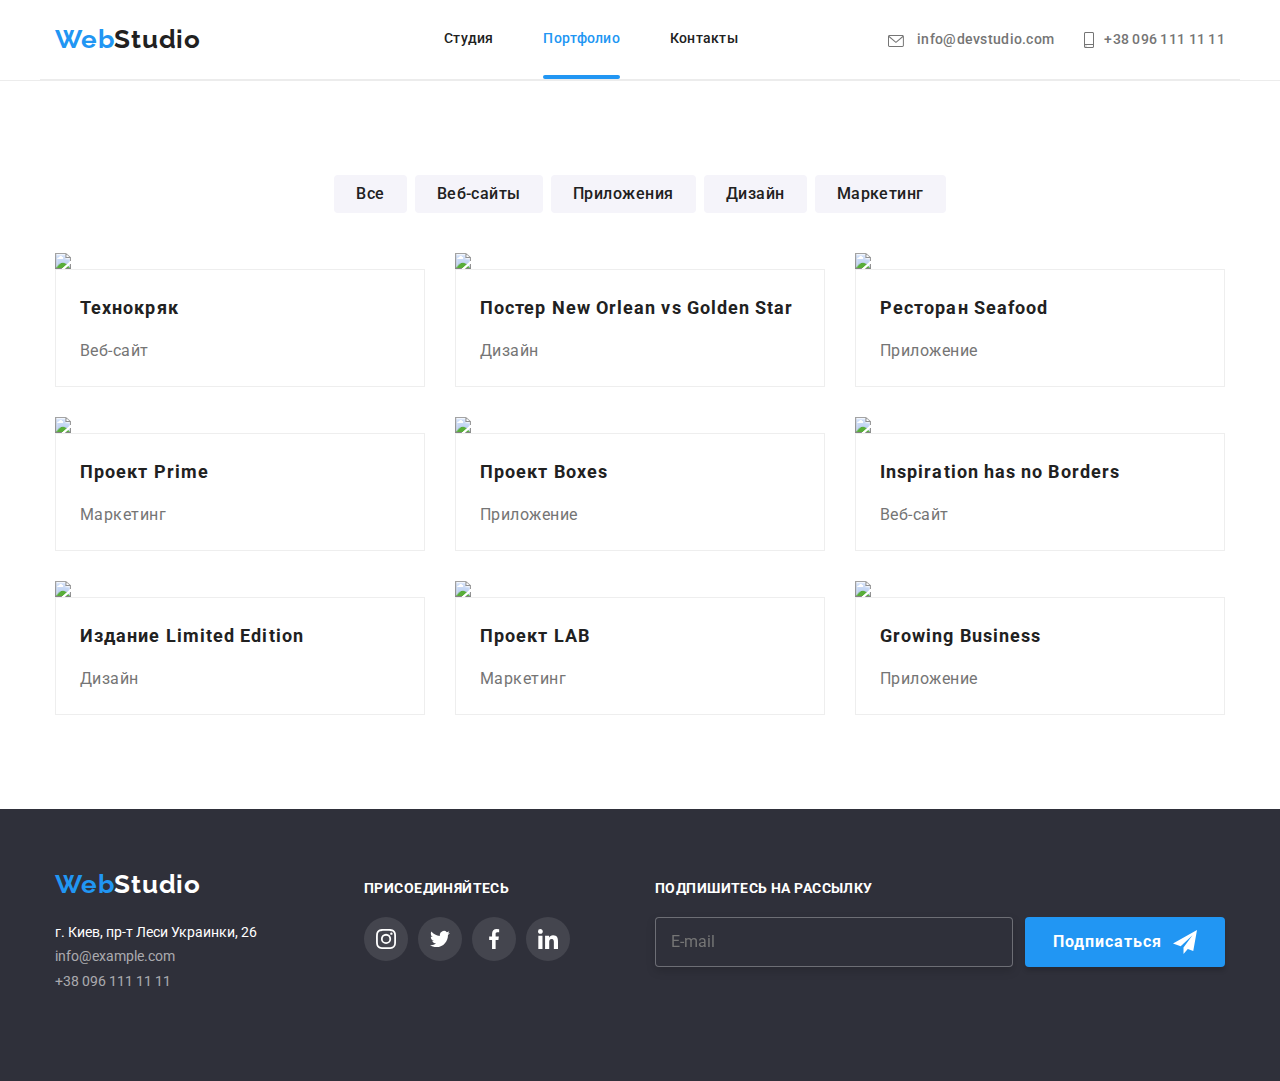
==== commit 6db0162c: "portfolio photo" ====
--- a/portfolio.html
+++ b/portfolio.html
@@ -133,10 +133,42 @@
                                     </div>
                                 </div>
                                     <picture>
-                                        <source srcset="./images/mobile/portfolio-card-set/technocryak-450/technocryak-450@2x.jpg 2x,
-                                    ./images/mobile/portfolio-card-set/technocryak-450/technocryak-450.jpg 1x"/>
+                                        <source
+                                            srcset="./images/desktop/portfolio-card-set/technocryak-370/technocryak-370.webp 1x,
+                                                                                            ./images/desktop/portfolio-card-set/technocryak-370/technocryak-370@2x.webp 2x"
+                                            media="(min-width: 1200px)" type="image/webp">
+                                        
+                                        <source
+                                            srcset="./images/desktop/portfolio-card-set/technocryak-370/technocryak-370.jpg 1x,
+                                                                                            ./images/desktop/portfolio-card-set/technocryak-370/technocryak-370@2x.jpg 2x"
+                                            media="(min-width: 1200px)">
+                                        
+                                        <source
+                                            srcset="./images/tablet/portfolio-card-set/technocryak-354/technocryak-354.webp 1x,
+                                                                                            ./images/tablet/portfolio-card-set/technocryak-354/technocryak-354@2x.webp 2x"
+                                            media="(min-width: 767px)" type="image/webp">
+                                        
+                                        <source
+                                            srcset="./images/tablet/portfolio-card-set/technocryak-354/technocryak-354.jpg 1x,
+                                                                                            ./images/tablet/portfolio-card-set/technocryak-354/technocryak-354@2x.jpg 2x"
+                                            media="(min-width: 767px)">
+                                        
+                                        <source
+                                            srcset="./images/mobile/portfolio-card-set/technocryak-450/technocryak-450.webp 1x, 
+                                                                                            ./images/mobile/portfolio-card-set/technocryak-450/technocryak-450@2x.webp 2x"
+                                            media="(max-width: 767px)" type="image/webp" />
+                                        
+                                        <source
+                                            srcset="./images/mobile/portfolio-card-set/technocryak-450/technocryak-450.jpg 1x, 
+                                                                                            ./images/mobile/portfolio-card-set/technocryak-450/technocryak-450@2x.jpg 2x"
+                                            media="(max-width: 767px)" />
+                                        
+
+
+
                                     <img src="./images/mobile/portfolio-card-set/technocryak-450/technocryak-450.jpg" class="team__photo" alt="фото">
-
+                                    </picture>
+                                    
                                 <div class="port-title-link">
                                     <h3 class="port-title">Технокряк</h3>
                                     <p class="port-link">Веб-сайт</p>
@@ -150,8 +182,36 @@
                                     </div>
                                 </div>
                                 <picture>
-                                    <source srcset="./images/mobile/portfolio-card-set/poster-new-orlean-450/poster-new-orlean-450@2x.jpg 2x,
-                                                    ./images/mobile/portfolio-card-set/poster-new-orlean-450/poster-new-orlean-450.jpg 1x" />
+
+
+
+                                    <source srcset="./images/desktop/portfolio-card-set/poster-new-orlean-370/poster-new-orlean-370.webp 1x,
+                                                    ./images/desktop/portfolio-card-set/poster-new-orlean-370/poster-new-orlean-370@2x.webp 2x"
+                                        media="(min-width: 1200px)" type="image/webp">
+                                
+                                    <source srcset="./images/desktop/portfolio-card-set/poster-new-orlean-370/poster-new-orlean-370.jpg 1x,
+                                                    ./images/desktop/portfolio-card-set/poster-new-orlean-370/poster-new-orlean-370@2x.jpg 2x"
+                                        media="(min-width: 1200px)">
+                                
+                                    <source srcset="./images/tablet/portfolio-card-set/poster-new-orlean-354/poster-new-orlean-354.webp 1x,
+                                                    ./images/tablet/portfolio-card-set/poster-new-orlean-354/poster-new-orlean-354@2x.webp 2x"
+                                        media="(min-width: 767px)" type="image/webp">
+                                
+                                    <source srcset="./images/tablet/portfolio-card-set/poster-new-orlean-354/poster-new-orlean-354.jpg 1x,
+                                                    ./images/tablet/portfolio-card-set/poster-new-orlean-354/poster-new-orlean-354@2x.jpg 2x"
+                                        media="(min-width: 767px)">
+                                
+                                    <source srcset="./images/mobile/portfolio-card-set/poster-new-orlean-450/poster-new-orlean-450.webp 1x, 
+                                                    ./images/mobile/portfolio-card-set/poster-new-orlean-450/poster-new-orlean-450@2x.webp 2x"
+                                        media="(max-width: 767px)" type="image/webp" />
+                                
+                                    <source srcset="./images/mobile/portfolio-card-set/poster-new-orlean-450/poster-new-orlean-450.jpg 1x, 
+                                                    ./images/mobile/portfolio-card-set/poster-new-orlean-450/poster-new-orlean-450@2x.jpg 2x"
+                                        media="(max-width: 767px)" />
+                                    
+                                    
+                                    
+
                                     <img src="./images/mobile/portfolio-card-set/poster-new-orlean-450/poster-new-orlean-450.jpg" class="team__photo" alt="фото">
                                 </picture>
        
@@ -168,8 +228,38 @@
                                     </div>
                                 </div>
                                 <picture>
-                                    <source srcset="./images/mobile/portfolio-card-set/seafood-450/seafood-450@2x.jpg 2x,
-                                    ./images/mobile/portfolio-card-set/seafood-450/seafood-450.jpg 1x"/>
+                                    <source
+                                        srcset="./images/desktop/portfolio-card-set/seafood-370/seafood-370.webp 1x,
+                                                                                        ./images/desktop/portfolio-card-set/seafood-370/seafood-370@2x.webp 2x"
+                                        media="(min-width: 1200px)" type="image/webp">
+                                    
+                                    <source
+                                        srcset="./images/desktop/portfolio-card-set/seafood-370/seafood-370.jpg 1x,
+                                                                                        ./images/desktop/portfolio-card-set/seafood-370/seafood-370@2x.jpg 2x"
+                                        media="(min-width: 1200px)">
+                                    
+                                    <source
+                                        srcset="./images/tablet/portfolio-card-set/seafood-354/seafood-354.webp 1x,
+                                                                                        ./images/tablet/portfolio-card-set/seafood-354/seafood-354@2x.webp 2x"
+                                        media="(min-width: 767px)" type="image/webp">
+                                    
+                                    <source
+                                        srcset="./images/tablet/portfolio-card-set/seafood-354/seafood-354.jpg 1x,
+                                                                                        ./images/tablet/portfolio-card-set/seafood-354/seafood-354@2x.jpg 2x"
+                                        media="(min-width: 767px)">
+                                    
+                                    <source
+                                        srcset="./images/mobile/portfolio-card-set/seafood-450/seafood-450.webp 1x, 
+                                                                                        ./images/mobile/portfolio-card-set/seafood-450/seafood-450@2x.webp 2x"
+                                        media="(max-width: 767px)" type="image/webp" />
+                                    
+                                    <source
+                                        srcset="./images/mobile/portfolio-card-set/seafood-450/seafood-450.jpg 1x, 
+                                                                                        ./images/mobile/portfolio-card-set/seafood-450/seafood-450@2x.jpg 2x"
+                                        media="(max-width: 767px)" />
+                                    
+                                    
+                                    
                                     <img src="./images/mobile/portfolio-card-set/seafood-450/seafood-450.jpg" class="team__photo" alt="фото">
                                 </picture>
 
@@ -185,8 +275,40 @@
                                     </div>
                                 </div>
                                 <picture>
-                                    <source srcset="./images/mobile/portfolio-card-set/prime-450/prime-450@2x.jpg 2x, 
-                                            ./images/mobile/portfolio-card-set/prime-450/prime-450.jpg 1x"/>
+                                    <source
+                                        srcset="./images/desktop/portfolio-card-set/prime-370/prime-370.webp 1x,
+                                                                                        ./images/desktop/portfolio-card-set/prime-370/prime-370@2x.webp 2x"
+                                        media="(min-width: 1200px)" type="image/webp">
+                                    
+                                    <source
+                                        srcset="./images/desktop/portfolio-card-set/prime-370/prime-370.jpg 1x,
+                                                                                        ./images/desktop/portfolio-card-set/prime-370/prime-370@2x.jpg 2x"
+                                        media="(min-width: 1200px)">
+                                    
+                                    <source
+                                        srcset="./images/tablet/portfolio-card-set/prime-354/prime-354.webp 1x,
+                                                                                        ./images/tablet/portfolio-card-set/prime-354/prime-354@2x.webp 2x"
+                                        media="(min-width: 767px)" type="image/webp">
+                                    
+                                    <source
+                                        srcset="./images/tablet/portfolio-card-set/prime-354/prime-354.jpg 1x,
+                                                                                        ./images/tablet/portfolio-card-set/prime-354/prime-354@2x.jpg 2x"
+                                        media="(min-width: 767px)">
+                                    
+                                    <source
+                                        srcset="./images/mobile/portfolio-card-set/prime-450/prime-450.webp 1x, 
+                                                                                        ./images/mobile/portfolio-card-set/prime-450/prime-450@2x.webp 2x"
+                                        media="(max-width: 767px)" type="image/webp" />
+                                    
+                                    <source
+                                        srcset="./images/mobile/portfolio-card-set/prime-450/prime-450.jpg 1x, 
+                                                                                        ./images/mobile/portfolio-card-set/prime-450/prime-450@2x.jpg 2x"
+                                        media="(max-width: 767px)" />
+                                    
+
+
+
+
                                     <img src="./images/mobile/portfolio-card-set/prime-450/prime-450.jpg" class="team__photo" alt="фото">
                                 </picture>
 
@@ -202,8 +324,40 @@
                                     </div>
                                 </div>
                                 <picture>
-                                    <source srcset="./images/mobile/portfolio-card-set/boxes-450/boxes-450@2x.jpg 2x,
-                                            ./images/mobile/portfolio-card-set/boxes-450/boxes-450.jpg 1x"/>
+                                    <source
+                                        srcset="./images/desktop/portfolio-card-set/boxes-370/boxes-370.webp 1x,
+                                                                                        ./images/desktop/portfolio-card-set/boxes-370/boxes-370@2x.webp 2x"
+                                        media="(min-width: 1200px)" type="image/webp">
+                                    
+                                    <source
+                                        srcset="./images/desktop/portfolio-card-set/boxes-370/boxes-370.jpg 1x,
+                                                                                        ./images/desktop/portfolio-card-set/boxes-370/boxes-370@2x.jpg 2x"
+                                        media="(min-width: 1200px)">
+                                    
+                                    <source
+                                        srcset="./images/tablet/portfolio-card-set/boxes-354/boxes-354.webp 1x,
+                                                                                        ./images/tablet/portfolio-card-set/boxes-354/boxes-354@2x.webp 2x"
+                                        media="(min-width: 767px)" type="image/webp">
+                                    
+                                    <source
+                                        srcset="./images/tablet/portfolio-card-set/boxes-354/boxes-354.jpg 1x,
+                                                                                        ./images/tablet/portfolio-card-set/boxes-354/boxes-354@2x.jpg 2x"
+                                        media="(min-width: 767px)">
+                                    
+                                    <source
+                                        srcset="./images/mobile/portfolio-card-set/boxes-450/boxes-450.webp 1x, 
+                                                                                        ./images/mobile/portfolio-card-set/boxes-450/boxes-450@2x.webp 2x"
+                                        media="(max-width: 767px)" type="image/webp" />
+                                    
+                                    <source
+                                        srcset="./images/mobile/portfolio-card-set/boxes-450/boxes-450.jpg 1x, 
+                                                                                        ./images/mobile/portfolio-card-set/boxes-450/boxes-450@2x.jpg 2x"
+                                        media="(max-width: 767px)" />
+                                    
+
+
+
+
                                     <img src="./images/mobile/portfolio-card-set/boxes-450/boxes-450.jpg" class="team__photo" alt="фото">
                                 </picture>
 
@@ -219,8 +373,40 @@
                                     </div>
                                 </div>
                                 <picture>
-                                    <source srcset="./images/mobile/portfolio-card-set/inspiration-450/inspiration-450@2x.jpg 2x,
-                                            ./images/mobile/portfolio-card-set/inspiration-450/inspiration-450.jpg 1x"/>
+                                    <source
+                                        srcset="./images/desktop/portfolio-card-set/inspiration-370/inspiration-370.webp 1x,
+                                                                                        ./images/desktop/portfolio-card-set/inspiration-370/inspiration-370@2x.webp 2x"
+                                        media="(min-width: 1200px)" type="image/webp">
+                                    
+                                    <source
+                                        srcset="./images/desktop/portfolio-card-set/inspiration-370/inspiration-370.jpg 1x,
+                                                                                        ./images/desktop/portfolio-card-set/inspiration-370/inspiration-370@2x.jpg 2x"
+                                        media="(min-width: 1200px)">
+                                    
+                                    <source
+                                        srcset="./images/tablet/portfolio-card-set/inspiration-354/inspiration-354.webp 1x,
+                                                                                        ./images/tablet/portfolio-card-set/inspiration-354/inspiration-354@2x.webp 2x"
+                                        media="(min-width: 767px)" type="image/webp">
+                                    
+                                    <source
+                                        srcset="./images/tablet/portfolio-card-set/inspiration-354/inspiration-354.jpg 1x,
+                                                                                        ./images/tablet/portfolio-card-set/inspiration-354/inspiration-354@2x.jpg 2x"
+                                        media="(min-width: 767px)">
+                                    
+                                    <source
+                                        srcset="./images/mobile/portfolio-card-set/inspiration-450/inspiration-450.webp 1x, 
+                                                                                        ./images/mobile/portfolio-card-set/inspiration-450/inspiration-450@2x.webp 2x"
+                                        media="(max-width: 767px)" type="image/webp" />
+                                    
+                                    <source
+                                        srcset="./images/mobile/portfolio-card-set/inspiration-450/inspiration-450.jpg 1x, 
+                                                                                        ./images/mobile/portfolio-card-set/inspiration-450/inspiration-450@2x.jpg 2x"
+                                        media="(max-width: 767px)" />
+                                    
+
+
+
+
                                     <img src="./images/mobile/portfolio-card-set/inspiration-450/inspiration-450.jpg" class="team__photo" alt="фото">
                                 </picture>
 
@@ -236,8 +422,39 @@
                                     </div>
                                 </div>
                                 <picture>
-                                    <source srcset="./images/mobile/portfolio-card-set/limited-edition-450/limited-edition-450@2x.jpg 2x,
-                                    ./images/mobile/portfolio-card-set/limited-edition-450/limited-edition-450.jpg 1x"/>
+                                    <source
+                                        srcset="./images/desktop/portfolio-card-set/limited-edition-370/limited-edition-370.webp 1x,
+                                                                                        ./images/desktop/portfolio-card-set/limited-edition-370/limited-edition-370@2x.webp 2x"
+                                        media="(min-width: 1200px)" type="image/webp">
+                                    
+                                    <source
+                                        srcset="./images/desktop/portfolio-card-set/limited-edition-370/limited-edition-370.jpg 1x,
+                                                                                        ./images/desktop/portfolio-card-set/limited-edition-370/limited-edition-370@2x.jpg 2x"
+                                        media="(min-width: 1200px)">
+                                    
+                                    <source
+                                        srcset="./images/tablet/portfolio-card-set/limited-edition-354/limited-edition-354.webp 1x,
+                                                                                        ./images/tablet/portfolio-card-set/limited-edition-354/limited-edition-354@2x.webp 2x"
+                                        media="(min-width: 767px)" type="image/webp">
+                                    
+                                    <source
+                                        srcset="./images/tablet/portfolio-card-set/limited-edition-354/limited-edition-354.jpg 1x,
+                                                                                        ./images/tablet/portfolio-card-set/limited-edition-354/limited-edition-354@2x.jpg 2x"
+                                        media="(min-width: 767px)">
+                                    
+                                    <source
+                                        srcset="./images/mobile/portfolio-card-set/limited-edition-450/limited-edition-450.webp 1x, 
+                                                                                        ./images/mobile/portfolio-card-set/limited-edition-450/limited-edition-450@2x.webp 2x"
+                                        media="(max-width: 767px)" type="image/webp" />
+                                    
+                                    <source
+                                        srcset="./images/mobile/portfolio-card-set/limited-edition-450/limited-edition-450.jpg 1x, 
+                                                                                        ./images/mobile/portfolio-card-set/limited-edition-450/limited-edition-450@2x.jpg 2x"
+                                        media="(max-width: 767px)" />
+                                    
+
+
+
                                     <img src="./images/mobile/portfolio-card-set/limited-edition-450/limited-edition-450.jpg" class="team__photo" alt="фото">
                                 </picture>
 
@@ -253,8 +470,40 @@
                                     </div>
                                 </div>
                                 <picture>
-                                    <source srcset="./images/mobile/portfolio-card-set/lab-450/lab-450@2x.jpg 2x,
-                                    ./images/mobile/portfolio-card-set/lab-450/lab-450.jpg 1x"/>
+                                    <source
+                                        srcset="./images/desktop/portfolio-card-set/lab-370/lab-370.webp 1x,
+                                                                                        ./images/desktop/portfolio-card-set/lab-370/lab-370@2x.webp 2x"
+                                        media="(min-width: 1200px)" type="image/webp">
+                                    
+                                    <source
+                                        srcset="./images/desktop/portfolio-card-set/lab-370/lab-370.jpg 1x,
+                                                                                        ./images/desktop/portfolio-card-set/lab-370/lab-370@2x.jpg 2x"
+                                        media="(min-width: 1200px)">
+                                    
+                                    <source
+                                        srcset="./images/tablet/portfolio-card-set/lab-354/lab-354.webp 1x,
+                                                                                        ./images/tablet/portfolio-card-set/lab-354/lab-354@2x.webp 2x"
+                                        media="(min-width: 767px)" type="image/webp">
+                                    
+                                    <source
+                                        srcset="./images/tablet/portfolio-card-set/lab-354/lab-354.jpg 1x,
+                                                                                        ./images/tablet/portfolio-card-set/lab-354/lab-354@2x.jpg 2x"
+                                        media="(min-width: 767px)">
+                                    
+                                    <source
+                                        srcset="./images/mobile/portfolio-card-set/lab-450/lab-450.webp 1x, 
+                                                                                        ./images/mobile/portfolio-card-set/lab-450/lab-450@2x.webp 2x"
+                                        media="(max-width: 767px)" type="image/webp" />
+                                    
+                                    <source
+                                        srcset="./images/mobile/portfolio-card-set/lab-450/lab-450.jpg 1x, 
+                                                                                        ./images/mobile/portfolio-card-set/lab-450/lab-450@2x.jpg 2x"
+                                        media="(max-width: 767px)" />
+                                    
+
+
+
+
                                     <img src="./images/mobile/portfolio-card-set/lab-450/lab-450.jpg" class="team__photo" alt="фото">
                                 </picture>
 
@@ -270,8 +519,39 @@
                                     </div>
                                 </div>
                                 <picture>
-                                    <source srcset="./images/mobile/portfolio-card-set/growing-business-450/growing-business-450@2x.jpg 2x,
-                                    ./images/mobile/portfolio-card-set/growing-business-450/growing-business-450.jpg 1x"/>
+                                    <source
+                                        srcset="./images/desktop/portfolio-card-set/growing-business-370/growing-business-370.webp 1x,
+                                                                                        ./images/desktop/portfolio-card-set/growing-business-370/growing-business-370@2x.webp 2x"
+                                        media="(min-width: 1200px)" type="image/webp">
+                                    
+                                    <source
+                                        srcset="./images/desktop/portfolio-card-set/growing-business-370/growing-business-370.jpg 1x,
+                                                                                        ./images/desktop/portfolio-card-set/growing-business-370/growing-business-370@2x.jpg 2x"
+                                        media="(min-width: 1200px)">
+                                    
+                                    <source
+                                        srcset="./images/tablet/portfolio-card-set/growing-business-354/growing-business-354.webp 1x,
+                                                                                        ./images/tablet/portfolio-card-set/growing-business-354/growing-business-354@2x.webp 2x"
+                                        media="(min-width: 767px)" type="image/webp">
+                                    
+                                    <source
+                                        srcset="./images/tablet/portfolio-card-set/growing-business-354/growing-business-354.jpg 1x,
+                                                                                        ./images/tablet/portfolio-card-set/growing-business-354/growing-business-354@2x.jpg 2x"
+                                        media="(min-width: 767px)">
+                                    
+                                    <source
+                                        srcset="./images/mobile/portfolio-card-set/growing-business-450/growing-business-450.webp 1x, 
+                                                                                        ./images/mobile/portfolio-card-set/growing-business-450/growing-business-450@2x.webp 2x"
+                                        media="(max-width: 767px)" type="image/webp" />
+                                    
+                                    <source
+                                        srcset="./images/mobile/portfolio-card-set/growing-business-450/growing-business-450.jpg 1x, 
+                                                                                        ./images/mobile/portfolio-card-set/growing-business-450/growing-business-450@2x.jpg 2x"
+                                        media="(max-width: 767px)" />
+                                    
+
+
+
                                     <img src="./images/mobile/portfolio-card-set/growing-business-450/growing-business-450.jpg" class="team__photo" alt="фото">
                                 </picture>
 
--- a/css/main.min.css
+++ b/css/main.min.css
@@ -1 +1 @@
-:root{--accent-color: #2196F3;--main-color-light-theme: #212121;--second-color-light-theme: #757575;--main-color-dark-theme: #FFFFFF;--form-btn-color: #188CE8;--color-light-theme: #FFFFFF;--header-border-bttm: #ECECEC;--svg-fill-main-color: #757575;--placeholder-color: #757575;--linear-gradient-color-from: rgba(47, 48, 58, 0.4);--linear-gradient-color-to: rgba(47, 48, 58, 0.4);--hero-btn-hover-color: #2196F3;--dest-background-color: #F5F4FA;--dest-hover-border-color: #000000;--busness-background-color: rgba(47, 48, 58, 0.8);--personal-background-color: #F5F4FA;--button-box-shadow: 0px 4px 4px rgba(0, 0, 0, 0.15);--team-shadow-card: 0px 1px 3px rgba(0, 0, 0, 0.12), 0px 1px 1px rgba(0, 0, 0, 0.14), 0px 2px 1px rgba(0, 0, 0, 0.2);--clients-card-main-color: #AFB1B8;--modal-background-color-backdrop: rgba(0, 0, 0, 0.1);--modal-background-color: #FFFFFF;--footer-background-color: #2F303A;--footer-address-color: rgba(255, 255, 255, 0.6);--footer-icons-background-color: rgba(255, 255, 255, 0.1);--footer-send-icon: #FFFFFF;--transition-dur-fun: 250ms cubic-bezier(0.4, 0, 0.2, 1);--portfolio-button-background-color: #F5F4FA;--portfolio-project-background: #FFFFFF;--portfolio-drop-shadow: drop-shadow(0px 4px 4px rgba(0, 0, 0, 0.25));--portfolio-link-color: #757575;--portfolio-title-link: #EEEEEE}.visuality-hidden{position:absolute;width:1px;height:1px;padding:0;margin:-1px;border:0;clip:rect(0 0 0 0);overflow:hidden}h1,h2,h3,h4,p{margin:0;padding:0}img{display:block;padding-left:0}body{margin-left:auto;margin-right:auto}html,body,header,footer,.port-main{font-family:"Roboto";font-style:normal;box-sizing:border-box;text-decoration:none}link,a{text-decoration:none}button{cursor:pointer;padding:0}ul,nl{list-style-type:none;font-size:0;padding:0}@media screen{section{padding-bottom:60px}}@media(min-width: 1200px){section{padding-bottom:94px;padding-top:94px}}.container{width:100%;padding-left:15px;padding-right:15px}@media screen and (min-width: 480px){.container{width:480px;margin-left:auto;margin-right:auto}}@media screen and (min-width: 768px){.container{width:768px}}@media screen and (min-width: 1200px){.container{width:1200px}}.mobile-menu{position:fixed;top:0;left:0;width:100%;height:100%;background-color:#fff;z-index:100;opacity:0;visibility:hidden;pointer-events:none}.mobile-menu.is-open{opacity:1;visibility:visible;pointer-events:auto;cursor:pointer}.mobile-menu__container{height:100vmax;position:relative;display:flex;flex-direction:column;justify-content:space-between;padding-left:40px}.mobile-menu__close-btn{position:absolute;top:10px;right:15px;background-color:rgba(0,0,0,0);border:none;padding:0;line-height:0}.mobile-menu__close-btn:focus{fill:var(--accent-color)}.mobile-menu__nav-main{margin-top:6vmax}.mobile-menu__nav-title:not(:last-child){margin-bottom:4vmax}.mobile-menu__nav-list{font-weight:500;font-size:40px;line-height:1.175;letter-spacing:.02em;text-decoration:none;color:var(--main-color-light-theme)}.mobile-menu__nav-list-current{color:var(--accent-color);text-decoration:none}.mobile-menu__phone-mail{display:flex;flex-direction:column}.mobile-menu__phone{font-weight:500;font-size:34px;line-height:1.18;letter-spacing:.02em;margin-bottom:4vmax;color:var(--accent-color)}.mobile-menu__email{font-weight:500;font-size:24px;line-height:28px;letter-spacing:.02em;margin-bottom:8vmax;color:#757575}.mobile-menu__social-networks{display:flex;margin-bottom:2.5vmax}.mobile-menu__social-network{position:relative;font-weight:500;font-size:18px;line-height:1.222;letter-spacing:.02em;color:var(--accent-color)}.mobile-menu__social-network:not(:last-child){margin-right:20px}.mobile-menu__social-network:not(:last-child)::after{position:absolute;content:"";top:0;right:-10px;width:1px;height:22px;background-color:#212121}.mobile-menu__social-network .mobile-menu__network{color:var(--accent-color);margin-right:2.5vmax}.button{display:block;width:200px;height:50px;margin-right:auto;margin-left:auto;align-items:center;text-align:center;background:var(--accent-color);border:0px;box-shadow:var(--button-box-shadow);border-radius:4px;font-weight:700;font-size:16px;line-height:1.75;letter-spacing:.06em;color:var(--main-color-dark-theme);transition:var(--transition-dur-fun)}.button:hover,.button:focus{background-color:var(--hero-btn-hover-color);border-color:var(--main-color-dark-theme)}.section-title{text-align:center;font-style:normal;font-weight:700;font-size:36px;line-height:1.17;letter-spacing:.03em;margin-bottom:50px;color:var(--main-color-light-theme)}.backdrop{position:fixed;top:0;left:0;width:100%;height:100%;background-color:var(--modal-background-color-backdrop);opacity:1;transition:opacity}.backdrop.is-hidden{opacity:0;pointer-events:none;transform:translate(-50%, -50%) scale(1.1)}@media screen{.modal{position:absolute;top:50%;left:50%;max-width:450px;min-height:581px;padding:40px;transform:translate(-50%, -50%) scale(1);opacity:1;background:var(--modal-background-color);box-shadow:0px 1px 3px rgba(0,0,0,.12),0px 1px 1px rgba(0,0,0,.14),0px 2px 1px rgba(0,0,0,.2);border-radius:4px;transition:transform var(--transition-dur-fun),opacity var(--transition-dur-fun)}.backdrop.is-hidden .modal{opacity:0}.mdl-button{position:absolute;top:8px;right:8px;width:30px;height:30px;border:0;margin:0;background-color:var(--main-color-dark-theme)}.cls-mdl-button-svg{height:30px;width:30px;fill:var(--dest-hover-border-color);border-radius:50%;border:1px solid rgba(0,0,0,.1);transition:fill var(--transition-dur-fun)}.cls-mdl-button-svg:hover,.cls-mdl-button-svg:focus{fill:var(--accent-color)}}@media(min-width: 1200px){.modal{max-width:528px;width:528px}}@media screen{.modal__form-title{font-weight:700;font-size:20px;line-height:1.15;text-align:center;letter-spacing:.03em;margin-bottom:12px;color:var(--main-color-light-theme)}.modal__form-input{display:flex;flex-direction:column;margin-bottom:10px}.modal__form-list-name{display:flex;flex-direction:column;margin-bottom:4px;font-weight:400;font-size:12px;line-height:1.12;letter-spacing:.01em;color:var(--second-color-light-theme)}.modal__f-svg{position:relative;margin-bottom:10px}.modal__form-input-field{width:100%;padding:11px 12px;padding-left:42px;border:none;border-radius:4px;font-size:14px;outline:none;cursor:pointer;border:1px solid rgba(33,33,33,.2);transition:border var(--transition-dur-fun)}.modal__form-input-field:hover,.modal__form-input-field:focus{border:1px solid var(--accent-color)}.modal__form-input-field input::placeholder{color:var(--placeholder-color)}.modal__form-svg{position:absolute;content:"";display:inline-block;top:50%;left:12px;transform:translateY(-50%);background-repeat:no-repeat;background-size:contain;width:18px;height:18px;fill:var(--main-color-light-theme);transition:fill var(--transition-dur-fun)}.modal__form-input-field:hover+.modal__form-svg,.modal__form-input-field:focus+.modal__form-svg{fill:var(--accent-color)}.modal__form-button{padding:10px 55px;background:var(--form-btn-color);border-color:var(--form-btn-color);transition:border-color var(--transition-dur-fun),box-shadow var(--transition-dur-fun)}.modal__form-button:hover,.modal__form-button:focus{box-shadow:0px 4px 4px rgba(0,0,0,.15)}.modal__form-comment{resize:none;font-weight:400;font-size:14px;line-height:1.12;letter-spacing:.01em;padding:12px 16px}.modal__label-checkbox{position:relative;display:inline-block;display:block;align-items:center;padding-left:22px;margin-bottom:30px;width:100%;font-weight:400;font-size:12px;line-height:1.1666666667;letter-spacing:.03em;color:var(--svg-fill-main-color)}.modal__label-checkbox .contract{color:var(--accent-color);text-decoration:underline}.checkbox-check{position:absolute;left:0px;top:50%;transform:translateY(-50%);width:16px;height:15px}.modal__form-checkbox:checked+.checkbox-check{visibility:hidden}.checkbox-not-check{visibility:hidden}.modal__form-checkbox:checked~.checkbox-not-check{visibility:visible}}@media(min-width: 1200px){.modal__label-checkbox{padding-left:35px;font-size:14px;line-height:1.7142857143;letter-spacing:.03em}.checkbox-check{left:12px}}@media screen{.navigation__main{display:none}.header-contacts{display:none}.main-header{border-bottom:1px solid var(--header-border-bttm)}.header__box{padding-top:10px;padding-bottom:10px;display:flex;align-items:center;justify-content:space-between;border-bottom:1px solid var(--header-border-bttm)}.mobile-menu-btn{background-color:rgba(0,0,0,0);border:none;text-decoration:none;margin:0;line-height:0}.mobile-menu-btn:hover,.mobile-menu-btn:focus{fill:var(--accent-color)}.mobile-menu-btn__icon:hover,.mobile-menu-btn__icon:focus{fill:var(--accent-color)}.logo{font-family:"Raleway",sans-serif;font-weight:700;font-size:24px;line-height:1.08;letter-spacing:.03em;text-decoration:none}.logo__web{text-decoration:var(--color-light-theme);color:var(--accent-color);transition:text-decoration var(--transition-dur-fun)}.logo__web:hover,.logo__web:focus{text-decoration:2px solid var(--accent-color) underline}.logo__studio{color:var(--main-color-light-theme)}}@media screen and (min-width: 768px){.mobile-menu-btn{display:none}.mobile-menu{display:none}.is-close{display:none}.header__box{padding-top:21px;padding-bottom:21px;justify-self:flex-start}.logo{font-size:26px;line-height:1.19}.navigation__main{display:inline}.navigation{display:flex;width:294px;padding-right:auto;padding-left:auto;justify-content:space-between}.navigation__link{font-weight:500;font-size:14px;line-height:1.14;letter-spacing:.02em;text-decoration:none;color:var(--main-color-light-theme);transition:color var(--transition-dur-fun)}.navigation__link:hover,.navigation__link:focus{color:var(--accent-color)}.navigation__list{position:relative}.navigation__list_current{color:var(--accent-color)}.navigation__list_current::after{content:"";position:absolute;left:0;top:calc(50% + 40px - 4px);width:100%;height:4px;background-color:var(--accent-color);border-radius:2px}.header-contacts{display:flex;flex-direction:column}.email,.tel{font-weight:500;font-size:12px;line-height:1.1666666667;letter-spacing:.02em;text-decoration:none;color:var(--second-color-light-theme);transition:color var(--transition-dur-fun)}.email{margin-bottom:10px}.email:hover,.email:focus{color:var(--accent-color)}.tel:hover,.tel:focus{color:var(--accent-color)}.envelope{width:16px;height:12px;margin-top:auto;margin-bottom:auto}.smartphone{width:10px;height:16px;margin-top:auto;margin-bottom:auto}.envelope,.smartphone{vertical-align:middle;margin-right:10px;padding:0;background-size:contain;fill:var(--svg-fill-main-color);transition:fill var(--transition-dur-fun)}.email:hover .envelope,.email:focus .envelope,.tel:hover .envelope,.tel:focus .envelope,.email:hover .smartphone,.email:focus .smartphone,.tel:hover .smartphone,.tel:focus .smartphone{fill:var(--accent-color)}}@media screen and (min-width: 1200px){.main-header{border-bottom:1px solid var(--header-border-bttm)}.header__box{padding-top:24px;padding-bottom:24px;margin-left:auto;margin-right:auto}.logo{margin-right:93px}.header-contacts{flex-direction:row;align-items:center}.email{margin-right:30px;margin-left:auto;margin-bottom:0}.email:hover,.email:focus{color:var(--accent-color)}.email,.tel{font-size:14px;line-height:1.1428571429}}@media screen{.hero{margin:0 auto;padding-top:118px;padding-bottom:118px;align-items:center;max-width:480px;background-position:center;background-size:cover;background-repeat:no-repeat;background-image:linear-gradient(to top, var(--linear-gradient-color-from), var(--linear-gradient-color-to)),url(../images/mobile/hero-480/hero-480.jpg),linear-gradient(to top, var(--linear-gradient-color-from), var(--linear-gradient-color-to))}}@media screen and (min-device-pixel-ratio: 2),screen and (min-resolution: 192dpi),screen and (min-resolution: 2dppx){.hero{background-image:linear-gradient(to top, var(--linear-gradient-color-from), var(--linear-gradient-color-to)),url(../images/mobile/hero-480/hero-480@2x.jpg),linear-gradient(to top, var(--linear-gradient-color-from), var(--linear-gradient-color-to))}}@media screen{.hero__title{padding-bottom:30px;font-weight:900;font-size:26px;line-height:1.615;text-align:center;letter-spacing:.06em;text-transform:uppercase;color:#fff}}@media screen and (min-width: 768px){.hero{max-width:768px;background-image:linear-gradient(to top, var(--linear-gradient-color-from), var(--linear-gradient-color-to)),url(../images/tablet/hero-768/hero-768.jpg),linear-gradient(to top, var(--linear-gradient-color-from), var(--linear-gradient-color-to))}}@media screen and (min-width: 768px)and (min-device-pixel-ratio: 2),screen and (min-width: 768px)and (min-resolution: 192dpi),screen and (min-width: 768px)and (min-resolution: 2dppx){.hero{background-image:linear-gradient(to top, var(--linear-gradient-color-from), var(--linear-gradient-color-to)),url(../images/tablet/hero-768/hero-768@2x.jpg),linear-gradient(to top, var(--linear-gradient-color-from), var(--linear-gradient-color-to))}}@media screen and (min-width: 1200px){.with-img{padding:0}.hero{padding-top:200px;padding-bottom:200px;max-width:1600px;background-image:linear-gradient(to top, var(--linear-gradient-color-from), var(--linear-gradient-color-to)),url(../images/desktop/hero/hero-1600.jpg),linear-gradient(to top, var(--linear-gradient-color-from), var(--linear-gradient-color-to))}}@media screen and (min-width: 1200px)and (min-device-pixel-ratio: 2),screen and (min-width: 1200px)and (min-resolution: 192dpi),screen and (min-width: 1200px)and (min-resolution: 2dppx){.hero{background-image:linear-gradient(to top, var(--linear-gradient-color-from), var(--linear-gradient-color-to)),url(../images/desktop/hero/hero-1600@2x.jpg),linear-gradient(to top, var(--linear-gradient-color-from), var(--linear-gradient-color-to))}}@media screen and (min-width: 1200px){.hero__title{font-size:44px;line-height:1.364}}@media screen{.destination__box:not(:last-child){margin-bottom:30px}.destination__befor{padding:25px 0;display:flex;justify-content:center;align-items:center;background-color:var(--dest-background-color);border:none;transition-property:filter,border;transition:filter var(--transition-dur-fun),border var(--transition-dur-fun)}.destination__befor:hover{filter:drop-shadow(0px 4px 4px rgba(0, 0, 0, 0.25));border:1px solid var(--dest-hover-border-color)}.destination__img{width:70px;height:70px}.destination__title-item{padding-top:30px;margin-bottom:10px;font-weight:700;font-size:14px;line-height:1.14;text-align:center;letter-spacing:.03em;text-transform:uppercase;color:var(--main-color-light-theme)}.destination__link{font-weight:400;font-size:14px;line-height:1.71;letter-spacing:.03em;color:var(--second-color-light-theme)}}@media(min-width: 768px){.destination__box:not(:last-child){margin-bottom:0px}.destination__item{display:flex;flex-wrap:wrap;gap:30px}.destination__box{width:calc((100% - 30px)/2);margin-bottom:0}.destination__title-item{text-align:left}}@media(min-width: 1200px){.destination__box{width:calc((100% - 90px)/4);font-size:1rem}.destination__box:not(:last-child){margin-bottom:0px}}@media(max-width: 1199px){.business{display:none}}@media(min-width: 1200px){.business{display:inline}.business__photo-item{display:flex;justify-content:space-between;margin-bottom:94px}.business__photo-img{position:relative;width:calc((100% - 60px)/3)}.business__title{position:absolute;bottom:0px;display:flex;justify-content:center;width:100%;height:70px;align-items:center;background-color:var(--busness-background-color)}.business__info{font-weight:700;font-size:14px;line-height:1.12;letter-spacing:.03em;text-transform:uppercase;color:var(--main-color-dark-theme)}}@media screen{.team{background-color:var(--personal-background-color);padding-top:60px}.team__title{margin-bottom:30px;font-weight:700;font-size:28px;line-height:1.179;text-align:center;letter-spacing:.03em;color:#212121}.team__own-data{background:var(--main-color-dark-theme)}.team__own-data:not(:last-child){margin-bottom:30px}.team__photo{width:calc(100vw - 30px)}.team__name-job{display:block;justify-content:center;padding:0 0 24px 0;box-shadow:var(--team-shadow-card);text-align:center;border-radius:0px 0px 4px 4px}.team__name{padding-top:30px;margin-bottom:10px;font-weight:500;font-size:16px;line-height:1.17;letter-spacing:.03em;color:var(--main-color-light-theme)}.job-name{margin-bottom:16px;font-weight:400;font-size:16px;line-height:1.19;color:var(--second-color-light-theme)}.team__icons{display:flex;justify-content:center;fill:var(--second-color-light-theme)}.team__icon-list{width:44px;height:44px}.team__a-icons{width:100%;height:44px;margin-right:10px;border-radius:50%;display:flex;justify-content:center;align-items:center;background-color:var(--main-color-dark-theme);border-color:var(--main-color-dark-theme);fill:var(--clients-card-main-color);transition-property:fill;transition:fill var(--transition-dur-fun),background-color var(--transition-dur-fun)}.team__a-icons:hover,.team__a-icons:focus{border-radius:50%;fill:var(--main-color-dark-theme);background-color:var(--accent-color);border:var(--accent-color);outline:none}.team__icon-list:not(:last-child){margin-right:10px}.team__list{content:"";width:20px;height:20px;background-size:contain;background-repeat:no-repeat}}@media(min-width: 480px){.team__photo{width:100%}}@media(min-width: 768px){.team__list-cards{display:flex;flex-wrap:wrap;gap:30px}.team__own-data{width:calc((100% - 30px)/2)}.team__own-data:not(:last-child){margin-bottom:0px}}@media(min-width: 1200px){.team__title{font-size:36px;line-height:1.1666666667;margin-bottom:50px}.team__own-data{width:calc((100% - 90px)/4)}}@media screen{.clients__title{margin-bottom:30px;font-weight:700;font-size:28px;line-height:1.179;text-align:center;letter-spacing:.03em;color:#212121}.clients__icons{display:flex;flex-wrap:wrap;gap:30px}.clients__icon-list{width:calc((100% - 30px)/2);height:92px}.clients__link{width:100%;height:100%;display:flex;justify-content:center;align-items:center;background-color:var(--main-color-dark-theme);border:1px solid var(--clients-card-main-color);border-radius:4px;fill:var(--clients-card-main-color);transition-property:fill;transition:fill var(--transition-dur-fun),border var(--transition-dur-fun)}.clients__link:focus,.clients__link:hover{outline:none;border:1px solid var(--accent-color);fill:var(--accent-color)}.clients__list{width:106px;height:60px;border:none}}@media(min-width: 768px){.clients__icon-list{width:calc((100% - 60px)/3)}}@media(min-width: 1200px){.clients__title{font-size:36px;line-height:1.1666666667;margin-bottom:50px}.clients__icon-list{width:calc((100% - 150px)/6)}}@media screen{.port-portfolio{color:var(--accent-color)}.port-filters{padding-top:60px;margin-bottom:40px;display:flex;flex-wrap:wrap;row-gap:16px;column-gap:8px;justify-content:left}.port-filters .port-button{padding:6px 22px;background-color:var(--portfolio-button-background-color);font-weight:500;font-size:16px;line-height:1.625;letter-spacing:.03em;border-radius:4px;border:var(--portfolio-button-background-color);color:var(--main-color-light-theme);transition-property:filter;transition:filter var(--transition-dur-fun),background-color var(--transition-dur-fun),color var(--transition-dur-fun)}.port-filters .port-button:hover,.port-filters .port-button:focus{background-color:var(--accent-color);color:var(--main-color-dark-theme);filter:drop-shadow(0px 4px 4px rgba(0, 0, 0, 0.25));outline:none}.port-project{position:relative;overflow:hidden;background:#fff;transition:filter var(--transition-dur-fun)}.port-project:hover{filter:var(--portfolio-drop-shadow)}.port-project:not(:last-child){margin-bottom:30px}.port-title-link{padding:20px 24px;border:1px solid #eee}.port-title-link .port-title{margin-bottom:10px;font-weight:700;font-size:18px;line-height:2;letter-spacing:.06em;color:var(--main-color-light-theme)}.port-title-link .port-link{font-weight:400;font-size:16px;line-height:1.88;letter-spacing:.03em;color:var(--portfolio-link-color)}.port-overlay-overflow{display:inline-block;content:"";position:absolute;top:0;left:0;width:100%;height:294px;overflow:hidden}.port-overlay-overflow .port-overlay{display:inline-block;content:"";position:absolute;top:0;left:0;width:100%;height:100%;padding:63px 24px;padding:49px 24px;background-color:var(--accent-color);opacity:.9;outline:var(--accent-color);transform:translateY(101%);transition:transform var(--transition-dur-fun)}.port-project:hover .port-overlay-overflow .port-overlay{transform:translateY(0%)}.port-overlay-overflow .port-overlay .port-overlay-text{font-weight:400;font-size:18px;line-height:1.56;letter-spacing:.03em;color:var(--main-color-dark-theme)}}@media(min-width: 768px){.port-filters{justify-content:center}.port-projects{display:flex;flex-wrap:wrap;gap:30px}.port-project{width:calc((100% - 30px)/2);background:#fff}.port-project:not(:last-child){margin-bottom:0px}.port-overlay-overflow{height:230px}}@media(min-width: 1200px){.port-filters{padding-top:0px}.port-project{width:calc((100% - 60px)/3)}.port-overlay-overflow{height:240px}}@media screen{.footer{background-color:var(--footer-background-color);padding:60px 0px;text-align:center}.footer__logo{margin-bottom:20px}.footer__logo-studio{color:var(--main-color-dark-theme)}.footer__address{color:var(--footer-address-color);display:flex;flex-direction:column;font-style:normal}.address-link{font-weight:400;font-size:14px;line-height:1.74;color:var(--footer-address-color);text-decoration:none}.footer__address-city{color:#fff}.footer__logo-adress{margin-bottom:60px}.footer__title{margin-bottom:20px;font-weight:700;font-size:14px;line-height:1.12;letter-spacing:.03em;text-transform:uppercase;margin-bottom:20px;color:var(--main-color-dark-theme)}.footer-icons{display:flex;justify-content:center;margin-bottom:60px}.footer-a-icons{border:0;border-radius:50%;background:var(--footer-icons-background-color);fill:var(--main-color-dark-theme);outline:none;transition-property:background-color;transition:background-color var(--transition-dur-fun)}.footer__form-title{margin-bottom:20px;font-weight:700;font-size:14px;line-height:1.12;letter-spacing:.03em;text-transform:uppercase;color:var(--main-color-dark-theme)}.footer__input{width:100%;margin-bottom:20px;padding:15px;font-size:16px;color:var(--main-color-dark-theme);background-color:var(--footer-background-color);border:1px solid rgba(255,255,255,.3);filter:drop-shadow(0px 4px 4px rgba(0, 0, 0, 0.15));border-radius:4px}.footer__form-btn{position:relative;text-align:start;padding:0 28px;border-color:var(--accent-color);outline:none;cursor:pointer}.footer-send-svg{position:absolute;top:50%;right:28px;transform:translateY(-50%);content:"";width:24px;height:24px;padding:0;background-repeat:no-repeat;background-size:contain;fill:var(--footer-send-icon)}}@media(min-width: 768px){.footer__logo-social{display:flex;padding:0}.footer__logo-adress{padding-left:76px}.footer__social{padding-top:5px;padding-right:89px;margin-left:auto}.footer__form{padding-left:166px;padding-right:152px}}@media(min-width: 1200px){.footer__logo-adress{text-align:left;padding:0;margin-right:70px;margin-bottom:0}.footer__social{text-align:left;padding-top:12px;padding-right:0;margin-left:0}.footer__blocks{display:flex}.footer__form{width:570px;margin-left:auto;padding:12px 0 0 0;text-align:left}.footer__form-mail-btn{display:flex;justify-content:space-between}.footer__input{width:358px;margin-right:12px}.footer-form-mail-btn{display:flex}}/*# sourceMappingURL=main.min.css.map */+:root{--accent-color: #2196F3;--main-color-light-theme: #212121;--second-color-light-theme: #757575;--main-color-dark-theme: #FFFFFF;--form-btn-color: #188CE8;--color-light-theme: #FFFFFF;--header-border-bttm: #ECECEC;--svg-fill-main-color: #757575;--placeholder-color: #757575;--linear-gradient-color-from: rgba(47, 48, 58, 0.4);--linear-gradient-color-to: rgba(47, 48, 58, 0.4);--hero-btn-hover-color: #2196F3;--dest-background-color: #F5F4FA;--dest-hover-border-color: #000000;--busness-background-color: rgba(47, 48, 58, 0.8);--personal-background-color: #F5F4FA;--button-box-shadow: 0px 4px 4px rgba(0, 0, 0, 0.15);--team-shadow-card: 0px 1px 3px rgba(0, 0, 0, 0.12), 0px 1px 1px rgba(0, 0, 0, 0.14), 0px 2px 1px rgba(0, 0, 0, 0.2);--clients-card-main-color: #AFB1B8;--modal-background-color-backdrop: rgba(0, 0, 0, 0.1);--modal-background-color: #FFFFFF;--footer-background-color: #2F303A;--footer-address-color: rgba(255, 255, 255, 0.6);--footer-icons-background-color: rgba(255, 255, 255, 0.1);--footer-send-icon: #FFFFFF;--transition-dur-fun: 250ms cubic-bezier(0.4, 0, 0.2, 1);--portfolio-button-background-color: #F5F4FA;--portfolio-project-background: #FFFFFF;--portfolio-drop-shadow: drop-shadow(0px 4px 4px rgba(0, 0, 0, 0.25));--portfolio-link-color: #757575;--portfolio-title-link: #EEEEEE}.visuality-hidden{position:absolute;width:1px;height:1px;padding:0;margin:-1px;border:0;clip:rect(0 0 0 0);overflow:hidden}h1,h2,h3,h4,p{margin:0;padding:0}img{display:block;padding-left:0}body{margin-left:auto;margin-right:auto}html,body,header,footer,.port-main{font-family:"Roboto";font-style:normal;box-sizing:border-box;text-decoration:none}link,a{text-decoration:none}button{cursor:pointer;padding:0}ul,nl{list-style-type:none;font-size:0;padding:0}@media screen{section{padding-bottom:60px}}@media(min-width: 1200px){section{padding-bottom:94px;padding-top:94px}}.container{width:100%;padding-left:15px;padding-right:15px}@media screen and (min-width: 480px){.container{width:480px;margin-left:auto;margin-right:auto}}@media screen and (min-width: 768px){.container{width:768px}}@media screen and (min-width: 1200px){.container{width:1200px}}.mobile-menu{position:fixed;top:0;left:0;width:100%;height:100%;background-color:#fff;z-index:100;opacity:0;visibility:hidden;pointer-events:none}.mobile-menu.is-open{opacity:1;visibility:visible;pointer-events:auto;cursor:pointer}.mobile-menu__container{height:100vmax;position:relative;display:flex;flex-direction:column;justify-content:space-between;padding-left:40px}.mobile-menu__close-btn{position:absolute;top:10px;right:15px;background-color:rgba(0,0,0,0);border:none;padding:0;line-height:0}.mobile-menu__close-btn:focus{fill:var(--accent-color)}.mobile-menu__btn-nav,.mobile-menu__cont-nets{display:block}.mobile-menu__nav-main{margin-top:6vmax}.mobile-menu__nav-title:not(:last-child){margin-bottom:4vmax}.mobile-menu__nav-list{font-weight:500;font-size:40px;line-height:1.175;letter-spacing:.02em;text-decoration:none;color:var(--main-color-light-theme)}.mobile-menu__nav-list-current{color:var(--accent-color);text-decoration:none}.mobile-menu__phone-mail{display:flex;flex-direction:column}.mobile-menu__phone{font-weight:500;font-size:34px;line-height:1.18;letter-spacing:.02em;margin-bottom:4vmax;color:var(--accent-color)}.mobile-menu__email{font-weight:500;font-size:24px;line-height:28px;letter-spacing:.02em;margin-bottom:8vmax;color:#757575}.mobile-menu__social-networks{display:flex;margin-bottom:2.5vmax}.mobile-menu__social-network{position:relative;font-weight:500;font-size:18px;line-height:1.222;letter-spacing:.02em;color:var(--accent-color)}.mobile-menu__social-network:not(:last-child){margin-right:20px}.mobile-menu__social-network:not(:last-child)::after{position:absolute;content:"";top:0;right:-10px;width:1px;height:22px;background-color:#212121}.mobile-menu__social-network .mobile-menu__network{color:var(--accent-color);margin-right:2.5vmax}.button{display:block;width:200px;height:50px;margin-right:auto;margin-left:auto;align-items:center;text-align:center;background:var(--accent-color);border:0px;box-shadow:var(--button-box-shadow);border-radius:4px;font-weight:700;font-size:16px;line-height:1.75;letter-spacing:.06em;color:var(--main-color-dark-theme);transition:var(--transition-dur-fun)}.button:hover,.button:focus{background-color:var(--hero-btn-hover-color);border-color:var(--main-color-dark-theme)}.section-title{text-align:center;font-style:normal;font-weight:700;font-size:36px;line-height:1.17;letter-spacing:.03em;margin-bottom:50px;color:var(--main-color-light-theme)}.backdrop{position:fixed;top:0;left:0;width:100%;height:100%;background-color:var(--modal-background-color-backdrop);opacity:1;transition:opacity}.backdrop.is-hidden{opacity:0;pointer-events:none;transform:translate(-50%, -50%) scale(1.1)}@media screen{.modal{position:absolute;top:50%;left:50%;max-width:450px;min-height:581px;padding:40px;transform:translate(-50%, -50%) scale(1);opacity:1;background:var(--modal-background-color);box-shadow:0px 1px 3px rgba(0,0,0,.12),0px 1px 1px rgba(0,0,0,.14),0px 2px 1px rgba(0,0,0,.2);border-radius:4px;transition:transform var(--transition-dur-fun),opacity var(--transition-dur-fun)}.backdrop.is-hidden .modal{opacity:0}.mdl-button{position:absolute;top:8px;right:8px;width:30px;height:30px;border:0;margin:0;background-color:var(--main-color-dark-theme)}.cls-mdl-button-svg{height:30px;width:30px;fill:var(--dest-hover-border-color);border-radius:50%;border:1px solid rgba(0,0,0,.1);transition:fill var(--transition-dur-fun)}.cls-mdl-button-svg:hover,.cls-mdl-button-svg:focus{fill:var(--accent-color)}}@media(min-width: 1200px){.modal{max-width:528px;width:528px}}@media screen{.modal__form-title{font-weight:700;font-size:20px;line-height:1.15;text-align:center;letter-spacing:.03em;margin-bottom:12px;color:var(--main-color-light-theme)}.modal__form-input{display:flex;flex-direction:column;margin-bottom:10px}.modal__form-list-name{display:flex;flex-direction:column;margin-bottom:4px;font-weight:400;font-size:12px;line-height:1.12;letter-spacing:.01em;color:var(--second-color-light-theme)}.modal__f-svg{position:relative;margin-bottom:10px}.modal__form-input-field{width:100%;padding:11px 12px;padding-left:42px;border:none;border-radius:4px;font-size:14px;outline:none;cursor:pointer;border:1px solid rgba(33,33,33,.2);transition:border var(--transition-dur-fun)}.modal__form-input-field:hover,.modal__form-input-field:focus{border:1px solid var(--accent-color)}.modal__form-input-field input::placeholder{color:var(--placeholder-color)}.modal__form-svg{position:absolute;content:"";display:inline-block;top:50%;left:12px;transform:translateY(-50%);background-repeat:no-repeat;background-size:contain;width:18px;height:18px;fill:var(--main-color-light-theme);transition:fill var(--transition-dur-fun)}.modal__form-input-field:hover+.modal__form-svg,.modal__form-input-field:focus+.modal__form-svg{fill:var(--accent-color)}.modal__form-button{padding:10px 55px;background:var(--form-btn-color);border-color:var(--form-btn-color);transition:border-color var(--transition-dur-fun),box-shadow var(--transition-dur-fun)}.modal__form-button:hover,.modal__form-button:focus{box-shadow:0px 4px 4px rgba(0,0,0,.15)}.modal__form-comment{resize:none;font-weight:400;font-size:14px;line-height:1.12;letter-spacing:.01em;padding:12px 16px}.modal__label-checkbox{position:relative;display:inline-block;display:block;align-items:center;padding-left:22px;margin-bottom:30px;width:100%;font-weight:400;font-size:12px;line-height:1.1666666667;letter-spacing:.03em;color:var(--svg-fill-main-color)}.modal__label-checkbox .contract{color:var(--accent-color);text-decoration:underline}.checkbox-check{position:absolute;left:0px;top:50%;transform:translateY(-50%);width:16px;height:15px}.modal__form-checkbox:checked+.checkbox-check{visibility:hidden}.checkbox-not-check{visibility:hidden}.modal__form-checkbox:checked~.checkbox-not-check{visibility:visible}}@media(min-width: 1200px){.modal__label-checkbox{padding-left:35px;font-size:14px;line-height:1.7142857143;letter-spacing:.03em}.checkbox-check{left:12px}}@media screen{.navigation__main{display:none}.header-contacts{display:none}.main-header{border-bottom:1px solid var(--header-border-bttm)}.header__box{padding-top:10px;padding-bottom:10px;display:flex;align-items:center;justify-content:space-between;border-bottom:1px solid var(--header-border-bttm)}.mobile-menu-btn{background-color:rgba(0,0,0,0);border:none;text-decoration:none;margin:0;line-height:0}.mobile-menu-btn:hover,.mobile-menu-btn:focus{fill:var(--accent-color)}.mobile-menu-btn__icon:hover,.mobile-menu-btn__icon:focus{fill:var(--accent-color)}.logo{font-family:"Raleway",sans-serif;font-weight:700;font-size:24px;line-height:1.08;letter-spacing:.03em;text-decoration:none}.logo__web{text-decoration:var(--color-light-theme);color:var(--accent-color);transition:text-decoration var(--transition-dur-fun)}.logo__web:hover,.logo__web:focus{text-decoration:2px solid var(--accent-color) underline}.logo__studio{color:var(--main-color-light-theme)}}@media screen and (min-width: 768px){.mobile-menu-btn{display:none}.mobile-menu{display:none}.is-close{display:none}.header__box{padding-top:21px;padding-bottom:21px;justify-self:flex-start}.logo{font-size:26px;line-height:1.19}.navigation__main{display:inline}.navigation{display:flex;width:294px;padding-right:auto;padding-left:auto;justify-content:space-between}.navigation__link{font-weight:500;font-size:14px;line-height:1.14;letter-spacing:.02em;text-decoration:none;color:var(--main-color-light-theme);transition:color var(--transition-dur-fun)}.navigation__link:hover,.navigation__link:focus{color:var(--accent-color)}.navigation__list{position:relative}.navigation__list_current{color:var(--accent-color)}.navigation__list_current::after{content:"";position:absolute;left:0;top:calc(50% + 40px - 4px);width:100%;height:4px;background-color:var(--accent-color);border-radius:2px}.header-contacts{display:flex;flex-direction:column}.email,.tel{font-weight:500;font-size:12px;line-height:1.1666666667;letter-spacing:.02em;text-decoration:none;color:var(--second-color-light-theme);transition:color var(--transition-dur-fun)}.email{margin-bottom:10px}.email:hover,.email:focus{color:var(--accent-color)}.tel:hover,.tel:focus{color:var(--accent-color)}.envelope{width:16px;height:12px;margin-top:auto;margin-bottom:auto}.smartphone{width:10px;height:16px;margin-top:auto;margin-bottom:auto}.envelope,.smartphone{vertical-align:middle;margin-right:10px;padding:0;background-size:contain;fill:var(--svg-fill-main-color);transition:fill var(--transition-dur-fun)}.email:hover .envelope,.email:focus .envelope,.tel:hover .envelope,.tel:focus .envelope,.email:hover .smartphone,.email:focus .smartphone,.tel:hover .smartphone,.tel:focus .smartphone{fill:var(--accent-color)}}@media screen and (min-width: 1200px){.main-header{border-bottom:1px solid var(--header-border-bttm)}.header__box{padding-top:24px;padding-bottom:24px;margin-left:auto;margin-right:auto}.logo{margin-right:93px}.header-contacts{flex-direction:row;align-items:center}.email{margin-right:30px;margin-left:auto;margin-bottom:0}.email:hover,.email:focus{color:var(--accent-color)}.email,.tel{font-size:14px;line-height:1.1428571429}}@media screen{.hero{margin:0 auto;padding-top:118px;padding-bottom:118px;align-items:center;max-width:480px;background-position:center;background-size:cover;background-repeat:no-repeat;background-image:linear-gradient(to top, var(--linear-gradient-color-from), var(--linear-gradient-color-to)),url(../images/mobile/hero-480/hero-480.jpg),linear-gradient(to top, var(--linear-gradient-color-from), var(--linear-gradient-color-to))}}@media screen and (min-device-pixel-ratio: 2),screen and (min-resolution: 192dpi),screen and (min-resolution: 2dppx){.hero{background-image:linear-gradient(to top, var(--linear-gradient-color-from), var(--linear-gradient-color-to)),url(../images/mobile/hero-480/hero-480@2x.jpg),linear-gradient(to top, var(--linear-gradient-color-from), var(--linear-gradient-color-to))}}@media screen{.hero__title{padding-bottom:30px;font-weight:900;font-size:26px;line-height:1.615;text-align:center;letter-spacing:.06em;text-transform:uppercase;color:#fff}}@media screen and (min-width: 768px){.hero{max-width:768px;background-image:linear-gradient(to top, var(--linear-gradient-color-from), var(--linear-gradient-color-to)),url(../images/tablet/hero-768/hero-768.jpg),linear-gradient(to top, var(--linear-gradient-color-from), var(--linear-gradient-color-to))}}@media screen and (min-width: 768px)and (min-device-pixel-ratio: 2),screen and (min-width: 768px)and (min-resolution: 192dpi),screen and (min-width: 768px)and (min-resolution: 2dppx){.hero{background-image:linear-gradient(to top, var(--linear-gradient-color-from), var(--linear-gradient-color-to)),url(../images/tablet/hero-768/hero-768@2x.jpg),linear-gradient(to top, var(--linear-gradient-color-from), var(--linear-gradient-color-to))}}@media screen and (min-width: 1200px){.with-img{padding:0}.hero{padding-top:200px;padding-bottom:200px;max-width:1600px;background-image:linear-gradient(to top, var(--linear-gradient-color-from), var(--linear-gradient-color-to)),url(../images/desktop/hero/hero-1600.jpg),linear-gradient(to top, var(--linear-gradient-color-from), var(--linear-gradient-color-to))}}@media screen and (min-width: 1200px)and (min-device-pixel-ratio: 2),screen and (min-width: 1200px)and (min-resolution: 192dpi),screen and (min-width: 1200px)and (min-resolution: 2dppx){.hero{background-image:linear-gradient(to top, var(--linear-gradient-color-from), var(--linear-gradient-color-to)),url(../images/desktop/hero/hero-1600@2x.jpg),linear-gradient(to top, var(--linear-gradient-color-from), var(--linear-gradient-color-to))}}@media screen and (min-width: 1200px){.hero__title{font-size:44px;line-height:1.364}}@media screen{.destination__box:not(:last-child){margin-bottom:30px}.destination__befor{padding:25px 0;display:flex;justify-content:center;align-items:center;background-color:var(--dest-background-color);border:none;transition-property:filter,border;transition:filter var(--transition-dur-fun),border var(--transition-dur-fun)}.destination__befor:hover{filter:drop-shadow(0px 4px 4px rgba(0, 0, 0, 0.25));border:1px solid var(--dest-hover-border-color)}.destination__img{width:70px;height:70px}.destination__title-item{padding-top:30px;margin-bottom:10px;font-weight:700;font-size:14px;line-height:1.14;text-align:center;letter-spacing:.03em;text-transform:uppercase;color:var(--main-color-light-theme)}.destination__link{font-weight:400;font-size:14px;line-height:1.71;letter-spacing:.03em;color:var(--second-color-light-theme)}}@media(min-width: 768px){.destination__box:not(:last-child){margin-bottom:0px}.destination__item{display:flex;flex-wrap:wrap;gap:30px}.destination__box{width:calc((100% - 30px)/2);margin-bottom:0}.destination__title-item{text-align:left}}@media(min-width: 1200px){.destination__box{width:calc((100% - 90px)/4);font-size:1rem}.destination__box:not(:last-child){margin-bottom:0px}}@media(max-width: 1199px){.business{display:none}}@media(min-width: 1200px){.business{display:inline}.business__photo-item{display:flex;justify-content:space-between;margin-bottom:94px}.business__photo-img{position:relative;width:calc((100% - 60px)/3)}.business__title{position:absolute;bottom:0px;display:flex;justify-content:center;width:100%;height:70px;align-items:center;background-color:var(--busness-background-color)}.business__info{font-weight:700;font-size:14px;line-height:1.12;letter-spacing:.03em;text-transform:uppercase;color:var(--main-color-dark-theme)}}@media screen{.team{background-color:var(--personal-background-color);padding-top:60px}.team__title{margin-bottom:30px;font-weight:700;font-size:28px;line-height:1.179;text-align:center;letter-spacing:.03em;color:#212121}.team__own-data{background:var(--main-color-dark-theme)}.team__own-data:not(:last-child){margin-bottom:30px}.team__photo{width:calc(100vw - 30px)}.team__name-job{display:block;justify-content:center;padding:0 0 24px 0;box-shadow:var(--team-shadow-card);text-align:center;border-radius:0px 0px 4px 4px}.team__name{padding-top:30px;margin-bottom:10px;font-weight:500;font-size:16px;line-height:1.17;letter-spacing:.03em;color:var(--main-color-light-theme)}.job-name{margin-bottom:16px;font-weight:400;font-size:16px;line-height:1.19;color:var(--second-color-light-theme)}.team__icons{display:flex;justify-content:center;fill:var(--second-color-light-theme)}.team__icon-list{width:44px;height:44px}.team__a-icons{width:100%;height:44px;margin-right:10px;border-radius:50%;display:flex;justify-content:center;align-items:center;background-color:var(--main-color-dark-theme);border-color:var(--main-color-dark-theme);fill:var(--clients-card-main-color);transition-property:fill;transition:fill var(--transition-dur-fun),background-color var(--transition-dur-fun)}.team__a-icons:hover,.team__a-icons:focus{border-radius:50%;fill:var(--main-color-dark-theme);background-color:var(--accent-color);border:var(--accent-color);outline:none}.team__icon-list:not(:last-child){margin-right:10px}.team__list{content:"";width:20px;height:20px;background-size:contain;background-repeat:no-repeat}}@media(min-width: 480px){.team__photo{width:100%}}@media(min-width: 768px){.team__list-cards{display:flex;flex-wrap:wrap;gap:30px}.team__own-data{width:calc((100% - 30px)/2)}.team__own-data:not(:last-child){margin-bottom:0px}}@media(min-width: 1200px){.team__title{font-size:36px;line-height:1.1666666667;margin-bottom:50px}.team__own-data{width:calc((100% - 90px)/4)}}@media screen{.clients__title{margin-bottom:30px;font-weight:700;font-size:28px;line-height:1.179;text-align:center;letter-spacing:.03em;color:#212121}.clients__icons{display:flex;flex-wrap:wrap;gap:30px}.clients__icon-list{width:calc((100% - 30px)/2);height:92px}.clients__link{width:100%;height:100%;display:flex;justify-content:center;align-items:center;background-color:var(--main-color-dark-theme);border:1px solid var(--clients-card-main-color);border-radius:4px;fill:var(--clients-card-main-color);transition-property:fill;transition:fill var(--transition-dur-fun),border var(--transition-dur-fun)}.clients__link:focus,.clients__link:hover{outline:none;border:1px solid var(--accent-color);fill:var(--accent-color)}.clients__list{width:106px;height:60px;border:none}}@media(min-width: 768px){.clients__icon-list{width:calc((100% - 60px)/3)}}@media(min-width: 1200px){.clients__title{font-size:36px;line-height:1.1666666667;margin-bottom:50px}.clients__icon-list{width:calc((100% - 150px)/6)}}@media screen{.port-portfolio{color:var(--accent-color)}.port-filters{padding-top:60px;margin-bottom:40px;display:flex;flex-wrap:wrap;row-gap:16px;column-gap:8px;justify-content:left}.port-filters .port-button{padding:6px 22px;background-color:var(--portfolio-button-background-color);font-weight:500;font-size:16px;line-height:1.625;letter-spacing:.03em;border-radius:4px;border:var(--portfolio-button-background-color);color:var(--main-color-light-theme);transition-property:filter;transition:filter var(--transition-dur-fun),background-color var(--transition-dur-fun),color var(--transition-dur-fun)}.port-filters .port-button:hover,.port-filters .port-button:focus{background-color:var(--accent-color);color:var(--main-color-dark-theme);filter:drop-shadow(0px 4px 4px rgba(0, 0, 0, 0.25));outline:none}.port-project{position:relative;overflow:hidden;background:#fff;transition:filter var(--transition-dur-fun)}.port-project:hover{filter:var(--portfolio-drop-shadow)}.port-project:not(:last-child){margin-bottom:30px}.port-title-link{padding:20px 24px;border:1px solid #eee}.port-title-link .port-title{margin-bottom:10px;font-weight:700;font-size:18px;line-height:2;letter-spacing:.06em;color:var(--main-color-light-theme)}.port-title-link .port-link{font-weight:400;font-size:16px;line-height:1.88;letter-spacing:.03em;color:var(--portfolio-link-color)}.port-overlay-overflow{display:inline-block;content:"";position:absolute;top:0;left:0;width:100%;height:294px;overflow:hidden}.port-overlay-overflow .port-overlay{display:inline-block;content:"";position:absolute;top:0;left:0;width:100%;height:100%;padding:63px 24px;padding:49px 24px;background-color:var(--accent-color);opacity:.9;outline:var(--accent-color);transform:translateY(101%);transition:transform var(--transition-dur-fun)}.port-project:hover .port-overlay-overflow .port-overlay{transform:translateY(0%)}.port-overlay-overflow .port-overlay .port-overlay-text{font-weight:400;font-size:18px;line-height:1.56;letter-spacing:.03em;color:var(--main-color-dark-theme)}}@media(min-width: 768px){.port-filters{justify-content:center}.port-projects{display:flex;flex-wrap:wrap;gap:30px}.port-project{width:calc((100% - 30px)/2);background:#fff}.port-project:not(:last-child){margin-bottom:0px}.port-overlay-overflow{height:230px}}@media(min-width: 1200px){.port-filters{padding-top:0px}.port-project{width:calc((100% - 60px)/3)}.port-overlay-overflow{height:240px}}@media screen{.footer{background-color:var(--footer-background-color);padding:60px 0px;text-align:center}.footer__logo{margin-bottom:20px}.footer__logo-studio{color:var(--main-color-dark-theme)}.footer__address{color:var(--footer-address-color);display:flex;flex-direction:column;font-style:normal}.address-link{font-weight:400;font-size:14px;line-height:1.74;color:var(--footer-address-color);text-decoration:none}.footer__address-city{color:#fff}.footer__logo-adress{margin-bottom:60px}.footer__title{margin-bottom:20px;font-weight:700;font-size:14px;line-height:1.12;letter-spacing:.03em;text-transform:uppercase;margin-bottom:20px;color:var(--main-color-dark-theme)}.footer-icons{display:flex;justify-content:center;margin-bottom:60px}.footer-a-icons{border:0;border-radius:50%;background:var(--footer-icons-background-color);fill:var(--main-color-dark-theme);outline:none;transition-property:background-color;transition:background-color var(--transition-dur-fun)}.footer__form-title{margin-bottom:20px;font-weight:700;font-size:14px;line-height:1.12;letter-spacing:.03em;text-transform:uppercase;color:var(--main-color-dark-theme)}.footer__input{width:100%;margin-bottom:20px;padding:15px;font-size:16px;color:var(--main-color-dark-theme);background-color:var(--footer-background-color);border:1px solid rgba(255,255,255,.3);filter:drop-shadow(0px 4px 4px rgba(0, 0, 0, 0.15));border-radius:4px}.footer__form-btn{position:relative;text-align:start;padding:0 28px;border-color:var(--accent-color);outline:none;cursor:pointer}.footer-send-svg{position:absolute;top:50%;right:28px;transform:translateY(-50%);content:"";width:24px;height:24px;padding:0;background-repeat:no-repeat;background-size:contain;fill:var(--footer-send-icon)}}@media(min-width: 768px){.footer__logo-social{display:flex;padding:0}.footer__logo-adress{padding-left:76px}.footer__social{padding-top:5px;padding-right:89px;margin-left:auto}.footer__form{padding-left:166px;padding-right:152px}}@media(min-width: 1200px){.footer__logo-adress{text-align:left;padding:0;margin-right:70px;margin-bottom:0}.footer__social{text-align:left;padding-top:12px;padding-right:0;margin-left:0}.footer__blocks{display:flex}.footer__form{width:570px;margin-left:auto;padding:12px 0 0 0;text-align:left}.footer__form-mail-btn{display:flex;justify-content:space-between}.footer__input{width:358px;margin-right:12px}.footer-form-mail-btn{display:flex}}/*# sourceMappingURL=main.min.css.map */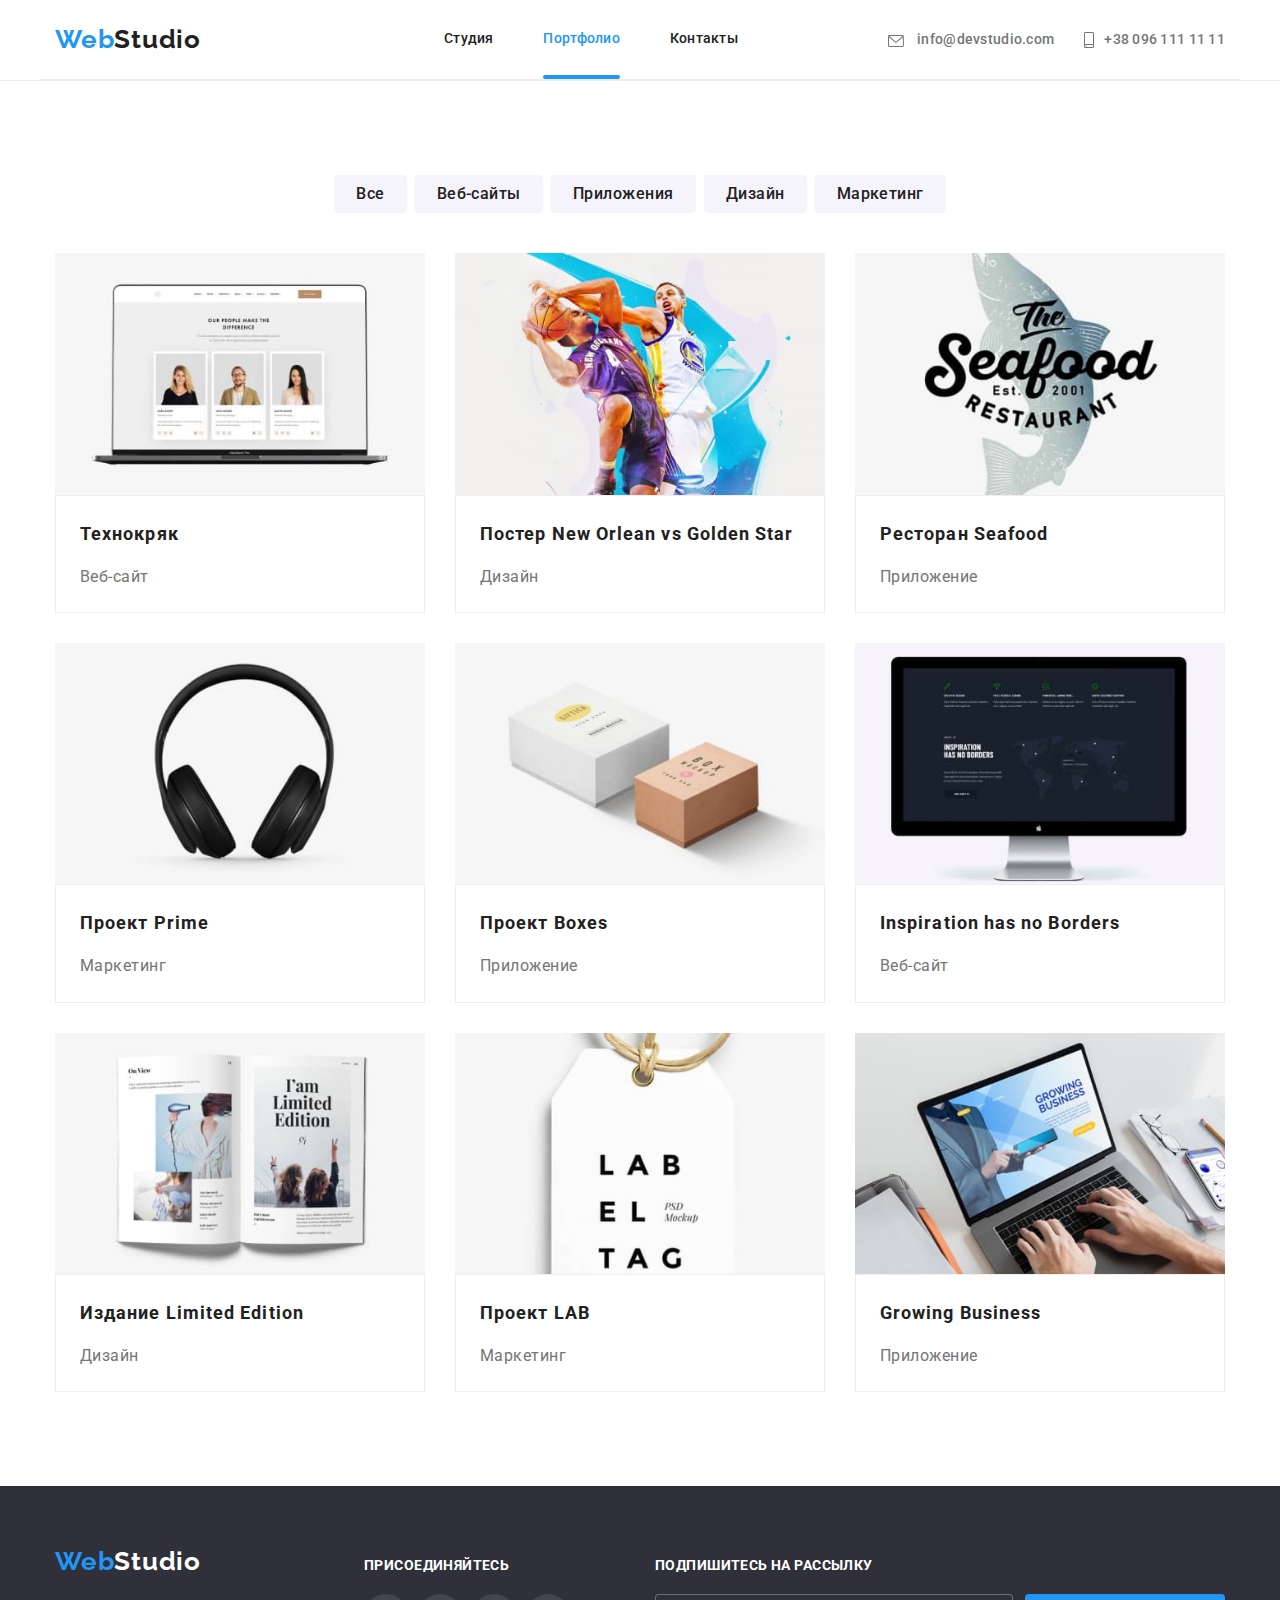
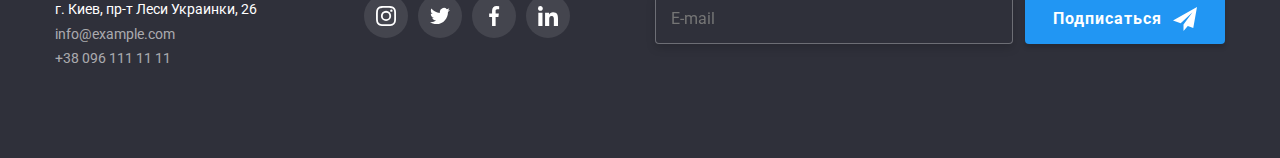
==== commit 8f6b9726: "111" ====
--- a/portfolio.html
+++ b/portfolio.html
@@ -133,39 +133,8 @@
                                     </div>
                                 </div>
                                     <picture>
-                                        <source
-                                            srcset="./images/desktop/portfolio-card-set/technocryak-370/technocryak-370.webp 1x,
-                                                                                            ./images/desktop/portfolio-card-set/technocryak-370/technocryak-370@2x.webp 2x"
-                                            media="(min-width: 1200px)" type="image/webp">
-                                        
-                                        <source
-                                            srcset="./images/desktop/portfolio-card-set/technocryak-370/technocryak-370.jpg 1x,
-                                                                                            ./images/desktop/portfolio-card-set/technocryak-370/technocryak-370@2x.jpg 2x"
-                                            media="(min-width: 1200px)">
-                                        
-                                        <source
-                                            srcset="./images/tablet/portfolio-card-set/technocryak-354/technocryak-354.webp 1x,
-                                                                                            ./images/tablet/portfolio-card-set/technocryak-354/technocryak-354@2x.webp 2x"
-                                            media="(min-width: 767px)" type="image/webp">
-                                        
-                                        <source
-                                            srcset="./images/tablet/portfolio-card-set/technocryak-354/technocryak-354.jpg 1x,
-                                                                                            ./images/tablet/portfolio-card-set/technocryak-354/technocryak-354@2x.jpg 2x"
-                                            media="(min-width: 767px)">
-                                        
-                                        <source
-                                            srcset="./images/mobile/portfolio-card-set/technocryak-450/technocryak-450.webp 1x, 
-                                                                                            ./images/mobile/portfolio-card-set/technocryak-450/technocryak-450@2x.webp 2x"
-                                            media="(max-width: 767px)" type="image/webp" />
-                                        
-                                        <source
-                                            srcset="./images/mobile/portfolio-card-set/technocryak-450/technocryak-450.jpg 1x, 
-                                                                                            ./images/mobile/portfolio-card-set/technocryak-450/technocryak-450@2x.jpg 2x"
-                                            media="(max-width: 767px)" />
-                                        
-
-
-
+                                        <source srcset="./images/mobile/portfolio-card-set/technocryak-450/technocryak-450@2x.jpg 2x,
+                                    ./images/mobile/portfolio-card-set/technocryak-450/technocryak-450.jpg 1x"/>
                                     <img src="./images/mobile/portfolio-card-set/technocryak-450/technocryak-450.jpg" class="team__photo" alt="фото">
                                     </picture>
                                     
@@ -182,36 +151,8 @@
                                     </div>
                                 </div>
                                 <picture>
-
-
-
-                                    <source srcset="./images/desktop/portfolio-card-set/poster-new-orlean-370/poster-new-orlean-370.webp 1x,
-                                                    ./images/desktop/portfolio-card-set/poster-new-orlean-370/poster-new-orlean-370@2x.webp 2x"
-                                        media="(min-width: 1200px)" type="image/webp">
-                                
-                                    <source srcset="./images/desktop/portfolio-card-set/poster-new-orlean-370/poster-new-orlean-370.jpg 1x,
-                                                    ./images/desktop/portfolio-card-set/poster-new-orlean-370/poster-new-orlean-370@2x.jpg 2x"
-                                        media="(min-width: 1200px)">
-                                
-                                    <source srcset="./images/tablet/portfolio-card-set/poster-new-orlean-354/poster-new-orlean-354.webp 1x,
-                                                    ./images/tablet/portfolio-card-set/poster-new-orlean-354/poster-new-orlean-354@2x.webp 2x"
-                                        media="(min-width: 767px)" type="image/webp">
-                                
-                                    <source srcset="./images/tablet/portfolio-card-set/poster-new-orlean-354/poster-new-orlean-354.jpg 1x,
-                                                    ./images/tablet/portfolio-card-set/poster-new-orlean-354/poster-new-orlean-354@2x.jpg 2x"
-                                        media="(min-width: 767px)">
-                                
-                                    <source srcset="./images/mobile/portfolio-card-set/poster-new-orlean-450/poster-new-orlean-450.webp 1x, 
-                                                    ./images/mobile/portfolio-card-set/poster-new-orlean-450/poster-new-orlean-450@2x.webp 2x"
-                                        media="(max-width: 767px)" type="image/webp" />
-                                
-                                    <source srcset="./images/mobile/portfolio-card-set/poster-new-orlean-450/poster-new-orlean-450.jpg 1x, 
-                                                    ./images/mobile/portfolio-card-set/poster-new-orlean-450/poster-new-orlean-450@2x.jpg 2x"
-                                        media="(max-width: 767px)" />
-                                    
-                                    
-                                    
-
+                                    <source srcset="./images/mobile/portfolio-card-set/poster-new-orlean-450/poster-new-orlean-450@2x.jpg 2x,
+                                                    ./images/mobile/portfolio-card-set/poster-new-orlean-450/poster-new-orlean-450.jpg 1x" />
                                     <img src="./images/mobile/portfolio-card-set/poster-new-orlean-450/poster-new-orlean-450.jpg" class="team__photo" alt="фото">
                                 </picture>
        
@@ -228,38 +169,8 @@
                                     </div>
                                 </div>
                                 <picture>
-                                    <source
-                                        srcset="./images/desktop/portfolio-card-set/seafood-370/seafood-370.webp 1x,
-                                                                                        ./images/desktop/portfolio-card-set/seafood-370/seafood-370@2x.webp 2x"
-                                        media="(min-width: 1200px)" type="image/webp">
-                                    
-                                    <source
-                                        srcset="./images/desktop/portfolio-card-set/seafood-370/seafood-370.jpg 1x,
-                                                                                        ./images/desktop/portfolio-card-set/seafood-370/seafood-370@2x.jpg 2x"
-                                        media="(min-width: 1200px)">
-                                    
-                                    <source
-                                        srcset="./images/tablet/portfolio-card-set/seafood-354/seafood-354.webp 1x,
-                                                                                        ./images/tablet/portfolio-card-set/seafood-354/seafood-354@2x.webp 2x"
-                                        media="(min-width: 767px)" type="image/webp">
-                                    
-                                    <source
-                                        srcset="./images/tablet/portfolio-card-set/seafood-354/seafood-354.jpg 1x,
-                                                                                        ./images/tablet/portfolio-card-set/seafood-354/seafood-354@2x.jpg 2x"
-                                        media="(min-width: 767px)">
-                                    
-                                    <source
-                                        srcset="./images/mobile/portfolio-card-set/seafood-450/seafood-450.webp 1x, 
-                                                                                        ./images/mobile/portfolio-card-set/seafood-450/seafood-450@2x.webp 2x"
-                                        media="(max-width: 767px)" type="image/webp" />
-                                    
-                                    <source
-                                        srcset="./images/mobile/portfolio-card-set/seafood-450/seafood-450.jpg 1x, 
-                                                                                        ./images/mobile/portfolio-card-set/seafood-450/seafood-450@2x.jpg 2x"
-                                        media="(max-width: 767px)" />
-                                    
-                                    
-                                    
+                                    <source srcset="./images/mobile/portfolio-card-set/seafood-450/seafood-450@2x.jpg 2x,
+                                    ./images/mobile/portfolio-card-set/seafood-450/seafood-450.jpg 1x"/>
                                     <img src="./images/mobile/portfolio-card-set/seafood-450/seafood-450.jpg" class="team__photo" alt="фото">
                                 </picture>
 
@@ -275,40 +186,8 @@
                                     </div>
                                 </div>
                                 <picture>
-                                    <source
-                                        srcset="./images/desktop/portfolio-card-set/prime-370/prime-370.webp 1x,
-                                                                                        ./images/desktop/portfolio-card-set/prime-370/prime-370@2x.webp 2x"
-                                        media="(min-width: 1200px)" type="image/webp">
-                                    
-                                    <source
-                                        srcset="./images/desktop/portfolio-card-set/prime-370/prime-370.jpg 1x,
-                                                                                        ./images/desktop/portfolio-card-set/prime-370/prime-370@2x.jpg 2x"
-                                        media="(min-width: 1200px)">
-                                    
-                                    <source
-                                        srcset="./images/tablet/portfolio-card-set/prime-354/prime-354.webp 1x,
-                                                                                        ./images/tablet/portfolio-card-set/prime-354/prime-354@2x.webp 2x"
-                                        media="(min-width: 767px)" type="image/webp">
-                                    
-                                    <source
-                                        srcset="./images/tablet/portfolio-card-set/prime-354/prime-354.jpg 1x,
-                                                                                        ./images/tablet/portfolio-card-set/prime-354/prime-354@2x.jpg 2x"
-                                        media="(min-width: 767px)">
-                                    
-                                    <source
-                                        srcset="./images/mobile/portfolio-card-set/prime-450/prime-450.webp 1x, 
-                                                                                        ./images/mobile/portfolio-card-set/prime-450/prime-450@2x.webp 2x"
-                                        media="(max-width: 767px)" type="image/webp" />
-                                    
-                                    <source
-                                        srcset="./images/mobile/portfolio-card-set/prime-450/prime-450.jpg 1x, 
-                                                                                        ./images/mobile/portfolio-card-set/prime-450/prime-450@2x.jpg 2x"
-                                        media="(max-width: 767px)" />
-                                    
-
-
-
-
+                                    <source srcset="./images/mobile/portfolio-card-set/prime-450/prime-450@2x.jpg 2x, 
+                                            ./images/mobile/portfolio-card-set/prime-450/prime-450.jpg 1x"/>
                                     <img src="./images/mobile/portfolio-card-set/prime-450/prime-450.jpg" class="team__photo" alt="фото">
                                 </picture>
 
@@ -324,40 +203,8 @@
                                     </div>
                                 </div>
                                 <picture>
-                                    <source
-                                        srcset="./images/desktop/portfolio-card-set/boxes-370/boxes-370.webp 1x,
-                                                                                        ./images/desktop/portfolio-card-set/boxes-370/boxes-370@2x.webp 2x"
-                                        media="(min-width: 1200px)" type="image/webp">
-                                    
-                                    <source
-                                        srcset="./images/desktop/portfolio-card-set/boxes-370/boxes-370.jpg 1x,
-                                                                                        ./images/desktop/portfolio-card-set/boxes-370/boxes-370@2x.jpg 2x"
-                                        media="(min-width: 1200px)">
-                                    
-                                    <source
-                                        srcset="./images/tablet/portfolio-card-set/boxes-354/boxes-354.webp 1x,
-                                                                                        ./images/tablet/portfolio-card-set/boxes-354/boxes-354@2x.webp 2x"
-                                        media="(min-width: 767px)" type="image/webp">
-                                    
-                                    <source
-                                        srcset="./images/tablet/portfolio-card-set/boxes-354/boxes-354.jpg 1x,
-                                                                                        ./images/tablet/portfolio-card-set/boxes-354/boxes-354@2x.jpg 2x"
-                                        media="(min-width: 767px)">
-                                    
-                                    <source
-                                        srcset="./images/mobile/portfolio-card-set/boxes-450/boxes-450.webp 1x, 
-                                                                                        ./images/mobile/portfolio-card-set/boxes-450/boxes-450@2x.webp 2x"
-                                        media="(max-width: 767px)" type="image/webp" />
-                                    
-                                    <source
-                                        srcset="./images/mobile/portfolio-card-set/boxes-450/boxes-450.jpg 1x, 
-                                                                                        ./images/mobile/portfolio-card-set/boxes-450/boxes-450@2x.jpg 2x"
-                                        media="(max-width: 767px)" />
-                                    
-
-
-
-
+                                    <source srcset="./images/mobile/portfolio-card-set/boxes-450/boxes-450@2x.jpg 2x,
+                                            ./images/mobile/portfolio-card-set/boxes-450/boxes-450.jpg 1x"/>
                                     <img src="./images/mobile/portfolio-card-set/boxes-450/boxes-450.jpg" class="team__photo" alt="фото">
                                 </picture>
 
@@ -373,40 +220,8 @@
                                     </div>
                                 </div>
                                 <picture>
-                                    <source
-                                        srcset="./images/desktop/portfolio-card-set/inspiration-370/inspiration-370.webp 1x,
-                                                                                        ./images/desktop/portfolio-card-set/inspiration-370/inspiration-370@2x.webp 2x"
-                                        media="(min-width: 1200px)" type="image/webp">
-                                    
-                                    <source
-                                        srcset="./images/desktop/portfolio-card-set/inspiration-370/inspiration-370.jpg 1x,
-                                                                                        ./images/desktop/portfolio-card-set/inspiration-370/inspiration-370@2x.jpg 2x"
-                                        media="(min-width: 1200px)">
-                                    
-                                    <source
-                                        srcset="./images/tablet/portfolio-card-set/inspiration-354/inspiration-354.webp 1x,
-                                                                                        ./images/tablet/portfolio-card-set/inspiration-354/inspiration-354@2x.webp 2x"
-                                        media="(min-width: 767px)" type="image/webp">
-                                    
-                                    <source
-                                        srcset="./images/tablet/portfolio-card-set/inspiration-354/inspiration-354.jpg 1x,
-                                                                                        ./images/tablet/portfolio-card-set/inspiration-354/inspiration-354@2x.jpg 2x"
-                                        media="(min-width: 767px)">
-                                    
-                                    <source
-                                        srcset="./images/mobile/portfolio-card-set/inspiration-450/inspiration-450.webp 1x, 
-                                                                                        ./images/mobile/portfolio-card-set/inspiration-450/inspiration-450@2x.webp 2x"
-                                        media="(max-width: 767px)" type="image/webp" />
-                                    
-                                    <source
-                                        srcset="./images/mobile/portfolio-card-set/inspiration-450/inspiration-450.jpg 1x, 
-                                                                                        ./images/mobile/portfolio-card-set/inspiration-450/inspiration-450@2x.jpg 2x"
-                                        media="(max-width: 767px)" />
-                                    
-
-
-
-
+                                    <source srcset="./images/mobile/portfolio-card-set/inspiration-450/inspiration-450@2x.jpg 2x,
+                                            ./images/mobile/portfolio-card-set/inspiration-450/inspiration-450.jpg 1x"/>
                                     <img src="./images/mobile/portfolio-card-set/inspiration-450/inspiration-450.jpg" class="team__photo" alt="фото">
                                 </picture>
 
@@ -422,39 +237,8 @@
                                     </div>
                                 </div>
                                 <picture>
-                                    <source
-                                        srcset="./images/desktop/portfolio-card-set/limited-edition-370/limited-edition-370.webp 1x,
-                                                                                        ./images/desktop/portfolio-card-set/limited-edition-370/limited-edition-370@2x.webp 2x"
-                                        media="(min-width: 1200px)" type="image/webp">
-                                    
-                                    <source
-                                        srcset="./images/desktop/portfolio-card-set/limited-edition-370/limited-edition-370.jpg 1x,
-                                                                                        ./images/desktop/portfolio-card-set/limited-edition-370/limited-edition-370@2x.jpg 2x"
-                                        media="(min-width: 1200px)">
-                                    
-                                    <source
-                                        srcset="./images/tablet/portfolio-card-set/limited-edition-354/limited-edition-354.webp 1x,
-                                                                                        ./images/tablet/portfolio-card-set/limited-edition-354/limited-edition-354@2x.webp 2x"
-                                        media="(min-width: 767px)" type="image/webp">
-                                    
-                                    <source
-                                        srcset="./images/tablet/portfolio-card-set/limited-edition-354/limited-edition-354.jpg 1x,
-                                                                                        ./images/tablet/portfolio-card-set/limited-edition-354/limited-edition-354@2x.jpg 2x"
-                                        media="(min-width: 767px)">
-                                    
-                                    <source
-                                        srcset="./images/mobile/portfolio-card-set/limited-edition-450/limited-edition-450.webp 1x, 
-                                                                                        ./images/mobile/portfolio-card-set/limited-edition-450/limited-edition-450@2x.webp 2x"
-                                        media="(max-width: 767px)" type="image/webp" />
-                                    
-                                    <source
-                                        srcset="./images/mobile/portfolio-card-set/limited-edition-450/limited-edition-450.jpg 1x, 
-                                                                                        ./images/mobile/portfolio-card-set/limited-edition-450/limited-edition-450@2x.jpg 2x"
-                                        media="(max-width: 767px)" />
-                                    
-
-
-
+                                    <source srcset="./images/mobile/portfolio-card-set/limited-edition-450/limited-edition-450@2x.jpg 2x,
+                                    ./images/mobile/portfolio-card-set/limited-edition-450/limited-edition-450.jpg 1x"/>
                                     <img src="./images/mobile/portfolio-card-set/limited-edition-450/limited-edition-450.jpg" class="team__photo" alt="фото">
                                 </picture>
 
@@ -470,40 +254,8 @@
                                     </div>
                                 </div>
                                 <picture>
-                                    <source
-                                        srcset="./images/desktop/portfolio-card-set/lab-370/lab-370.webp 1x,
-                                                                                        ./images/desktop/portfolio-card-set/lab-370/lab-370@2x.webp 2x"
-                                        media="(min-width: 1200px)" type="image/webp">
-                                    
-                                    <source
-                                        srcset="./images/desktop/portfolio-card-set/lab-370/lab-370.jpg 1x,
-                                                                                        ./images/desktop/portfolio-card-set/lab-370/lab-370@2x.jpg 2x"
-                                        media="(min-width: 1200px)">
-                                    
-                                    <source
-                                        srcset="./images/tablet/portfolio-card-set/lab-354/lab-354.webp 1x,
-                                                                                        ./images/tablet/portfolio-card-set/lab-354/lab-354@2x.webp 2x"
-                                        media="(min-width: 767px)" type="image/webp">
-                                    
-                                    <source
-                                        srcset="./images/tablet/portfolio-card-set/lab-354/lab-354.jpg 1x,
-                                                                                        ./images/tablet/portfolio-card-set/lab-354/lab-354@2x.jpg 2x"
-                                        media="(min-width: 767px)">
-                                    
-                                    <source
-                                        srcset="./images/mobile/portfolio-card-set/lab-450/lab-450.webp 1x, 
-                                                                                        ./images/mobile/portfolio-card-set/lab-450/lab-450@2x.webp 2x"
-                                        media="(max-width: 767px)" type="image/webp" />
-                                    
-                                    <source
-                                        srcset="./images/mobile/portfolio-card-set/lab-450/lab-450.jpg 1x, 
-                                                                                        ./images/mobile/portfolio-card-set/lab-450/lab-450@2x.jpg 2x"
-                                        media="(max-width: 767px)" />
-                                    
-
-
-
-
+                                    <source srcset="./images/mobile/portfolio-card-set/lab-450/lab-450@2x.jpg 2x,
+                                    ./images/mobile/portfolio-card-set/lab-450/lab-450.jpg 1x"/>
                                     <img src="./images/mobile/portfolio-card-set/lab-450/lab-450.jpg" class="team__photo" alt="фото">
                                 </picture>
 
@@ -519,39 +271,8 @@
                                     </div>
                                 </div>
                                 <picture>
-                                    <source
-                                        srcset="./images/desktop/portfolio-card-set/growing-business-370/growing-business-370.webp 1x,
-                                                                                        ./images/desktop/portfolio-card-set/growing-business-370/growing-business-370@2x.webp 2x"
-                                        media="(min-width: 1200px)" type="image/webp">
-                                    
-                                    <source
-                                        srcset="./images/desktop/portfolio-card-set/growing-business-370/growing-business-370.jpg 1x,
-                                                                                        ./images/desktop/portfolio-card-set/growing-business-370/growing-business-370@2x.jpg 2x"
-                                        media="(min-width: 1200px)">
-                                    
-                                    <source
-                                        srcset="./images/tablet/portfolio-card-set/growing-business-354/growing-business-354.webp 1x,
-                                                                                        ./images/tablet/portfolio-card-set/growing-business-354/growing-business-354@2x.webp 2x"
-                                        media="(min-width: 767px)" type="image/webp">
-                                    
-                                    <source
-                                        srcset="./images/tablet/portfolio-card-set/growing-business-354/growing-business-354.jpg 1x,
-                                                                                        ./images/tablet/portfolio-card-set/growing-business-354/growing-business-354@2x.jpg 2x"
-                                        media="(min-width: 767px)">
-                                    
-                                    <source
-                                        srcset="./images/mobile/portfolio-card-set/growing-business-450/growing-business-450.webp 1x, 
-                                                                                        ./images/mobile/portfolio-card-set/growing-business-450/growing-business-450@2x.webp 2x"
-                                        media="(max-width: 767px)" type="image/webp" />
-                                    
-                                    <source
-                                        srcset="./images/mobile/portfolio-card-set/growing-business-450/growing-business-450.jpg 1x, 
-                                                                                        ./images/mobile/portfolio-card-set/growing-business-450/growing-business-450@2x.jpg 2x"
-                                        media="(max-width: 767px)" />
-                                    
-
-
-
+                                    <source srcset="./images/mobile/portfolio-card-set/growing-business-450/growing-business-450@2x.jpg 2x,
+                                    ./images/mobile/portfolio-card-set/growing-business-450/growing-business-450.jpg 1x"/>
                                     <img src="./images/mobile/portfolio-card-set/growing-business-450/growing-business-450.jpg" class="team__photo" alt="фото">
                                 </picture>
 
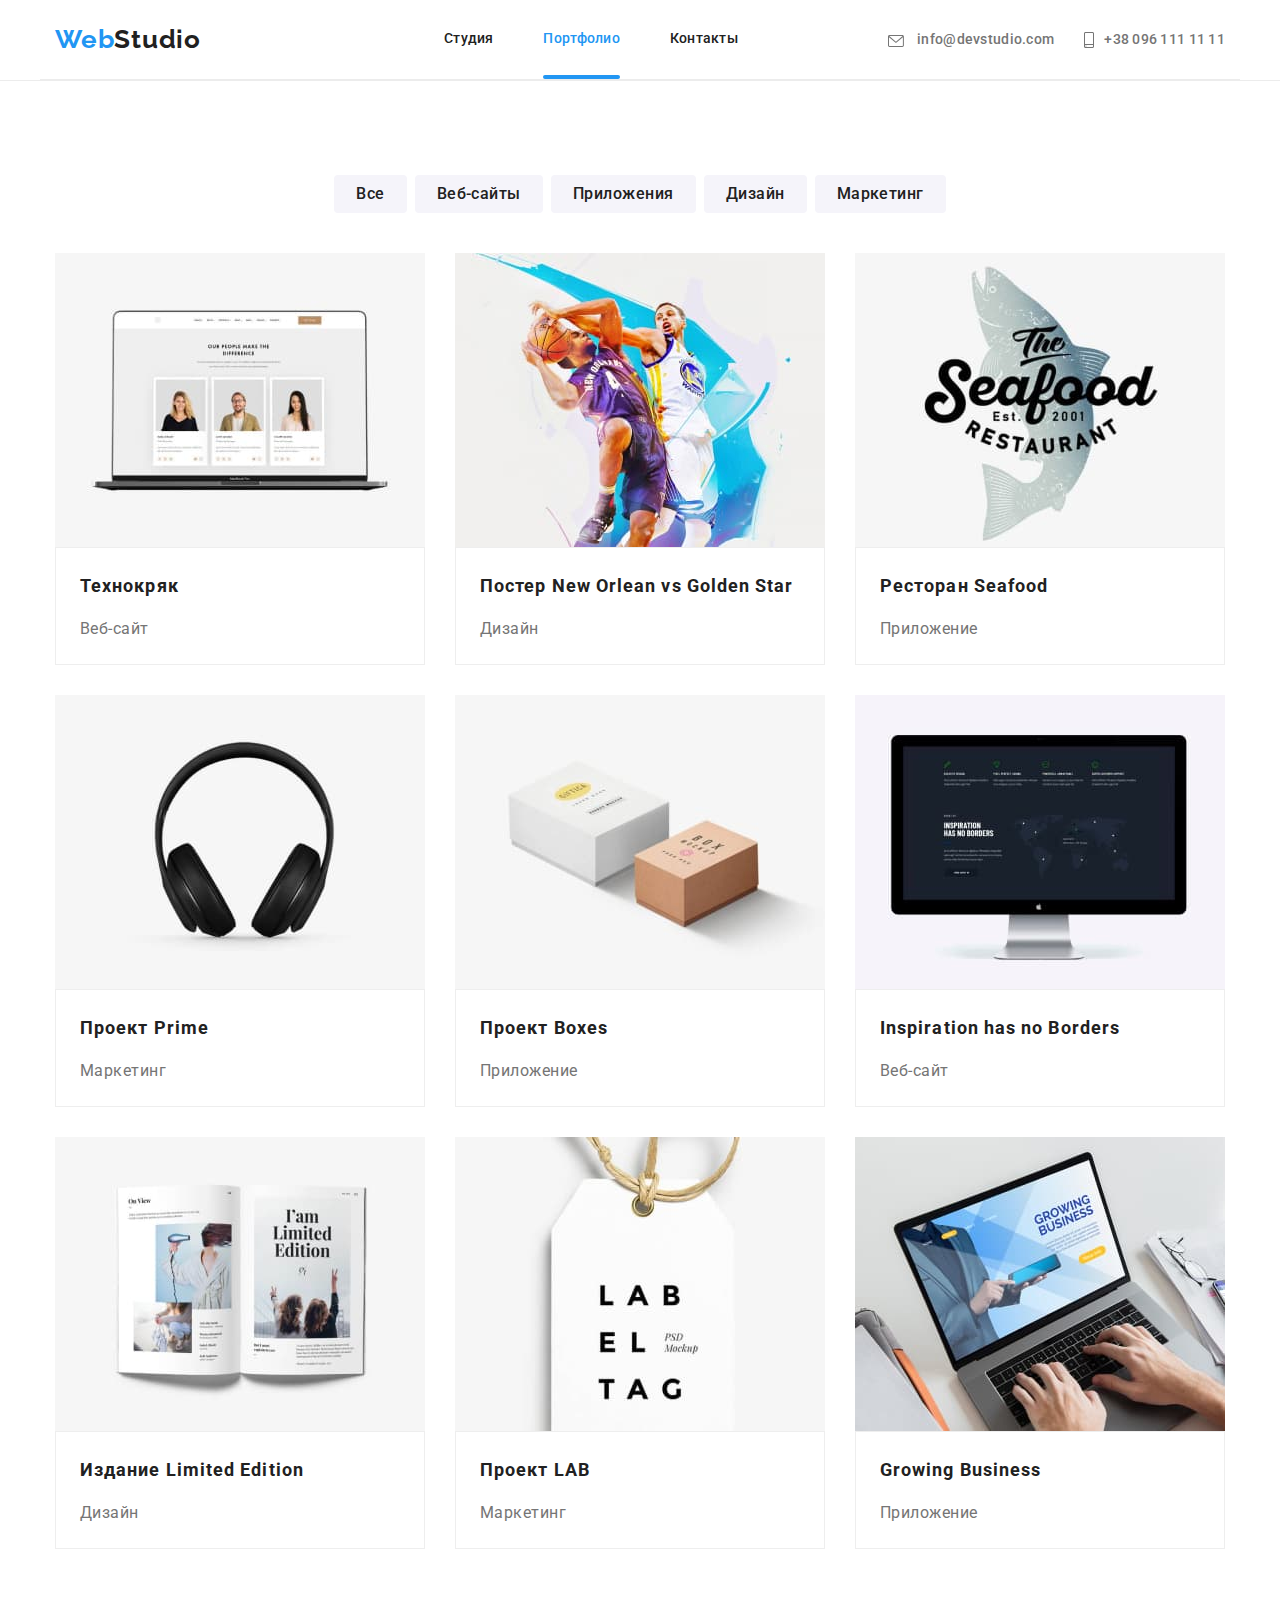
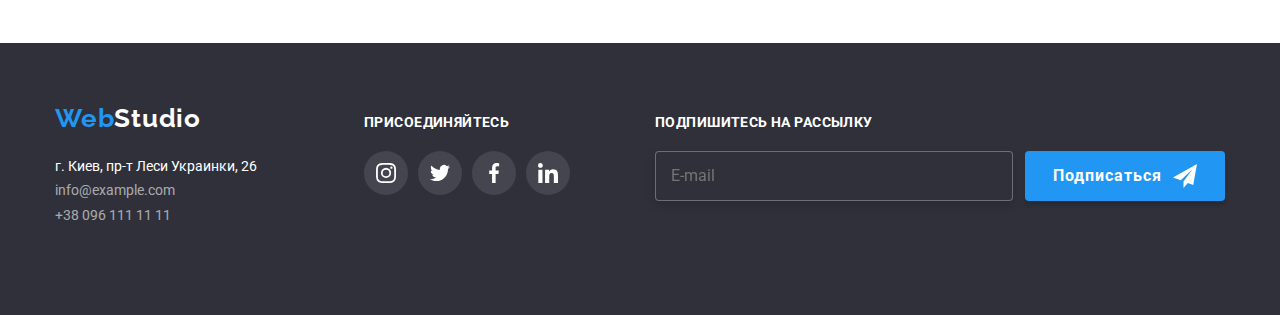
==== commit 2eb9c0a4: "finish" ====
--- a/portfolio.html
+++ b/portfolio.html
@@ -132,11 +132,24 @@
                                                 исчерпывающие сведения о компании или частном лице.</p>
                                     </div>
                                 </div>
-                                    <picture>
-                                        <source srcset="./images/mobile/portfolio-card-set/technocryak-450/technocryak-450@2x.jpg 2x,
-                                    ./images/mobile/portfolio-card-set/technocryak-450/technocryak-450.jpg 1x"/>
-                                    <img src="./images/mobile/portfolio-card-set/technocryak-450/technocryak-450.jpg" class="team__photo" alt="фото">
-                                    </picture>
+
+                                <picture>
+                                
+                                    <source srcset="./images/desktop/portfolio-card-set/technokryak-370/technokryak-370.jpg 1x,
+                                                                                    ./images/desktop/portfolio-card-set/technokryak-370/technokryak-370@2x.jpg 2x"
+                                        media="(min-width: 1200px)">
+                                                                
+                                    <source srcset="./images/tablet/portfolio-card-set/technokryak-354/technokryak-354.jpg 1x,
+                                                                                    ./images/tablet/portfolio-card-set/technokryak-354/technokryak-354@2x.jpg 2x"
+                                        media="(min-width: 768px)">
+                                                                
+                                    <source srcset="./images/mobile/portfolio-card-set/technokryak-450/technokryak-450.jpg 1x, 
+                                                                                    ./images/mobile/portfolio-card-set/technokryak-450/technokryak-450@2x.jpg 2x"
+                                        media="(max-width: 767px)" />
+                                                                
+                                    <img src="./images/mobile/portfolio-card-set/technokryak-450/technokryak-450.jpg" class="port__photo" alt="фото">
+                                
+                                </picture>
                                     
                                 <div class="port-title-link">
                                     <h3 class="port-title">Технокряк</h3>
@@ -151,10 +164,36 @@
                                     </div>
                                 </div>
                                 <picture>
+                                
+                                    <source
+                                        srcset="./images/desktop/portfolio-card-set/poster-new-orlean-370/poster-new-orlean-370.jpg 1x,
+                                                                                                                    ./images/desktop/portfolio-card-set/poster-new-orlean-370/poster-new-orlean-370@2x.jpg 2x"
+                                        media="(min-width: 1200px)">
+                                
+                                    <source
+                                        srcset="./images/tablet/portfolio-card-set/poster-new-orlean-354/poster-new-orlean-354.jpg 1x,
+                                                                                                                    ./images/tablet/portfolio-card-set/poster-new-orlean-354/poster-new-orlean-354@2x.jpg 2x"
+                                        media="(min-width: 768px)">
+                                
+                                    <source
+                                        srcset="./images/mobile/portfolio-card-set/poster-new-orlean-450/poster-new-orlean-450.jpg 1x, 
+                                                                                                                    ./images/mobile/portfolio-card-set/poster-new-orlean-450/poster-new-orlean-450@2x.jpg 2x"
+                                        media="(max-width: 767px)" />
+                                
+                                    <img src="./images/mobile/portfolio-card-set/poster-new-orlean-450/poster-new-orlean-450.jpg" class="port__photo" alt="фото">
+                                
+                                </picture>
+
+
+
+                                <!-- <picture>
+                                    
+                                    
+                                    
                                     <source srcset="./images/mobile/portfolio-card-set/poster-new-orlean-450/poster-new-orlean-450@2x.jpg 2x,
                                                     ./images/mobile/portfolio-card-set/poster-new-orlean-450/poster-new-orlean-450.jpg 1x" />
                                     <img src="./images/mobile/portfolio-card-set/poster-new-orlean-450/poster-new-orlean-450.jpg" class="team__photo" alt="фото">
-                                </picture>
+                                </picture> -->
        
                                 <div class="port-title-link">
                                     <h3 class="port-title">Постер New Orlean vs Golden Star</h3>
@@ -169,10 +208,33 @@
                                     </div>
                                 </div>
                                 <picture>
+                                
+                                    <source
+                                        srcset="./images/desktop/portfolio-card-set/seafood-370/seafood-370.jpg 1x,
+                                                                                                                    ./images/desktop/portfolio-card-set/seafood-370/seafood-370@2x.jpg 2x"
+                                        media="(min-width: 1200px)">
+                                
+                                    <source
+                                        srcset="./images/tablet/portfolio-card-set/seafood-354/seafood-354.jpg 1x,
+                                                                                                                    ./images/tablet/portfolio-card-set/seafood-354/seafood-354@2x.jpg 2x"
+                                        media="(min-width: 768px)">
+                                
+                                    <source
+                                        srcset="./images/mobile/portfolio-card-set/seafood-450/seafood-450.jpg 1x, 
+                                                                                                                    ./images/mobile/portfolio-card-set/seafood-450/seafood-450@2x.jpg 2x"
+                                        media="(max-width: 767px)" />
+                                
+                                    <img src="./images/mobile/portfolio-card-set/seafood-450/seafood-450.jpg" class="port__photo" alt="фото">
+                                
+                                </picture>
+
+
+
+                                <!-- <picture>
                                     <source srcset="./images/mobile/portfolio-card-set/seafood-450/seafood-450@2x.jpg 2x,
                                     ./images/mobile/portfolio-card-set/seafood-450/seafood-450.jpg 1x"/>
                                     <img src="./images/mobile/portfolio-card-set/seafood-450/seafood-450.jpg" class="team__photo" alt="фото">
-                                </picture>
+                                </picture> -->
 
                                 <div class="port-title-link">
                                     <h3 class="port-title">Ресторан Seafood</h3>
@@ -186,10 +248,33 @@
                                     </div>
                                 </div>
                                 <picture>
+                                
+                                    <source
+                                        srcset="./images/desktop/portfolio-card-set/prime-370/prime-370.jpg 1x,
+                                                                                                                    ./images/desktop/portfolio-card-set/prime-370/prime-370@2x.jpg 2x"
+                                        media="(min-width: 1200px)">
+                                
+                                    <source
+                                        srcset="./images/tablet/portfolio-card-set/prime-354/prime-354.jpg 1x,
+                                                                                                                    ./images/tablet/portfolio-card-set/prime-354/prime-354@2x.jpg 2x"
+                                        media="(min-width: 768px)">
+                                
+                                    <source
+                                        srcset="./images/mobile/portfolio-card-set/prime-450/prime-450.jpg 1x, 
+                                                                                                                    ./images/mobile/portfolio-card-set/prime-450/prime-450@2x.jpg 2x"
+                                        media="(max-width: 767px)" />
+                                
+                                    <img src="./images/mobile/portfolio-card-set/prime-450/prime-450.jpg" class="port__photo" alt="фото">
+                                
+                                </picture>
+
+
+
+                                <!-- <picture>
                                     <source srcset="./images/mobile/portfolio-card-set/prime-450/prime-450@2x.jpg 2x, 
                                             ./images/mobile/portfolio-card-set/prime-450/prime-450.jpg 1x"/>
                                     <img src="./images/mobile/portfolio-card-set/prime-450/prime-450.jpg" class="team__photo" alt="фото">
-                                </picture>
+                                </picture> -->
 
                                 <div class="port-title-link">
                                     <h3 class="port-title">Проект Prime</h3>
@@ -203,10 +288,35 @@
                                     </div>
                                 </div>
                                 <picture>
+                                
+                                    <source
+                                        srcset="./images/desktop/portfolio-card-set/boxes-370/boxes-370.jpg 1x,
+                                                                                                                    ./images/desktop/portfolio-card-set/boxes-370/boxes-370@2x.jpg 2x"
+                                        media="(min-width: 1200px)">
+                                
+                                    <source
+                                        srcset="./images/tablet/portfolio-card-set/boxes-354/boxes-354.jpg 1x,
+                                                                                                                    ./images/tablet/portfolio-card-set/boxes-354/boxes-354@2x.jpg 2x"
+                                        media="(min-width: 768px)">
+                                
+                                    <source
+                                        srcset="./images/mobile/portfolio-card-set/boxes-450/boxes-450.jpg 1x, 
+                                                                                                                    ./images/mobile/portfolio-card-set/boxes-450/boxes-450@2x.jpg 2x"
+                                        media="(max-width: 767px)" />
+                                
+                                    <img src="./images/mobile/portfolio-card-set/boxes-450/boxes-450.jpg" class="port__photo" alt="фото">
+                                
+                                </picture>
+                                
+
+
+
+
+                                <!-- <picture>
                                     <source srcset="./images/mobile/portfolio-card-set/boxes-450/boxes-450@2x.jpg 2x,
                                             ./images/mobile/portfolio-card-set/boxes-450/boxes-450.jpg 1x"/>
                                     <img src="./images/mobile/portfolio-card-set/boxes-450/boxes-450.jpg" class="team__photo" alt="фото">
-                                </picture>
+                                </picture> -->
 
                                 <div class="port-title-link">
                                     <h3 class="port-title">Проект Boxes</h3>
@@ -220,10 +330,34 @@
                                     </div>
                                 </div>
                                 <picture>
+                                
+                                    <source
+                                        srcset="./images/desktop/portfolio-card-set/inspiration-370/inspiration-370.jpg 1x,
+                                                                                                                    ./images/desktop/portfolio-card-set/inspiration-370/inspiration-370@2x.jpg 2x"
+                                        media="(min-width: 1200px)">
+                                
+                                    <source
+                                        srcset="./images/tablet/portfolio-card-set/inspiration-354/inspiration-354.jpg 1x,
+                                                                                                                    ./images/tablet/portfolio-card-set/inspiration-354/inspiration-354@2x.jpg 2x"
+                                        media="(min-width: 768px)">
+                                
+                                    <source
+                                        srcset="./images/mobile/portfolio-card-set/inspiration-450/inspiration-450.jpg 1x, 
+                                                                                                                    ./images/mobile/portfolio-card-set/inspiration-450/inspiration-450@2x.jpg 2x"
+                                        media="(max-width: 767px)" />
+                                
+                                    <img src="./images/mobile/portfolio-card-set/inspiration-450/inspiration-450.jpg" class="port__photo" alt="фото">
+                                
+                                </picture>
+
+
+
+
+                                <!-- <picture>
                                     <source srcset="./images/mobile/portfolio-card-set/inspiration-450/inspiration-450@2x.jpg 2x,
                                             ./images/mobile/portfolio-card-set/inspiration-450/inspiration-450.jpg 1x"/>
                                     <img src="./images/mobile/portfolio-card-set/inspiration-450/inspiration-450.jpg" class="team__photo" alt="фото">
-                                </picture>
+                                </picture> -->
 
                                 <div class="port-title-link">
                                     <h3 class="port-title">Inspiration has no Borders</h3>
@@ -237,10 +371,35 @@
                                     </div>
                                 </div>
                                 <picture>
+                                
+                                    <source
+                                        srcset="./images/desktop/portfolio-card-set/limited-edition-370/limited-edition-370.jpg 1x,
+                                                                                                                    ./images/desktop/portfolio-card-set/limited-edition-370/limited-edition-370@2x.jpg 2x"
+                                        media="(min-width: 1200px)">
+                                
+                                    <source
+                                        srcset="./images/tablet/portfolio-card-set/limited-edition-354/limited-edition-354.jpg 1x,
+                                                                                                                    ./images/tablet/portfolio-card-set/limited-edition-354/limited-edition-354@2x.jpg 2x"
+                                        media="(min-width: 768px)">
+                                
+                                    <source
+                                        srcset="./images/mobile/portfolio-card-set/limited-edition-450/limited-edition-450.jpg 1x, 
+                                                                                                                    ./images/mobile/portfolio-card-set/limited-edition-450/limited-edition-450@2x.jpg 2x"
+                                        media="(max-width: 767px)" />
+                                
+                                    <img src="./images/mobile/portfolio-card-set/limited-edition-450/limited-edition-450.jpg" class="port__photo" alt="фото">
+                                
+                                </picture>
+
+
+
+
+
+                                <!-- <picture>
                                     <source srcset="./images/mobile/portfolio-card-set/limited-edition-450/limited-edition-450@2x.jpg 2x,
                                     ./images/mobile/portfolio-card-set/limited-edition-450/limited-edition-450.jpg 1x"/>
                                     <img src="./images/mobile/portfolio-card-set/limited-edition-450/limited-edition-450.jpg" class="team__photo" alt="фото">
-                                </picture>
+                                </picture> -->
 
                                 <div class="port-title-link">
                                     <h3 class="port-title">Издание Limited Edition</h3>
@@ -254,10 +413,34 @@
                                     </div>
                                 </div>
                                 <picture>
+                                
+                                    <source
+                                        srcset="./images/desktop/portfolio-card-set/lab-370/lab-370.jpg 1x,
+                                                                                                                    ./images/desktop/portfolio-card-set/lab-370/lab-370@2x.jpg 2x"
+                                        media="(min-width: 1200px)">
+                                
+                                    <source
+                                        srcset="./images/tablet/portfolio-card-set/lab-354/lab-354.jpg 1x,
+                                                                                                                    ./images/tablet/portfolio-card-set/lab-354/lab-354@2x.jpg 2x"
+                                        media="(min-width: 768px)">
+                                
+                                    <source
+                                        srcset="./images/mobile/portfolio-card-set/lab-450/lab-450.jpg 1x, 
+                                                                                                                    ./images/mobile/portfolio-card-set/lab-450/lab-450@2x.jpg 2x"
+                                        media="(max-width: 767px)" />
+                                
+                                    <img src="./images/mobile/portfolio-card-set/lab-450/lab-450.jpg" class="port__photo" alt="фото">
+                                
+                                </picture>
+
+
+
+
+                                <!-- <picture>
                                     <source srcset="./images/mobile/portfolio-card-set/lab-450/lab-450@2x.jpg 2x,
                                     ./images/mobile/portfolio-card-set/lab-450/lab-450.jpg 1x"/>
                                     <img src="./images/mobile/portfolio-card-set/lab-450/lab-450.jpg" class="team__photo" alt="фото">
-                                </picture>
+                                </picture> -->
 
                                 <div class="port-title-link">
                                     <h3 class="port-title">Проект LAB</h3>
@@ -271,10 +454,36 @@
                                     </div>
                                 </div>
                                 <picture>
+                                
+                                    <source
+                                        srcset="./images/desktop/portfolio-card-set/growing-business-370/growing-business-370.jpg 1x,
+                                                                                                                    ./images/desktop/portfolio-card-set/growing-business-370/growing-business-370@2x.jpg 2x"
+                                        media="(min-width: 1200px)">
+                                
+                                    <source
+                                        srcset="./images/tablet/portfolio-card-set/growing-business-354/growing-business-354.jpg 1x,
+                                                                                                                    ./images/tablet/portfolio-card-set/growing-business-354/growing-business-354@2x.jpg 2x"
+                                        media="(min-width: 768px)">
+                                
+                                    <source
+                                        srcset="./images/mobile/portfolio-card-set/growing-business-450/growing-business-450.jpg 1x, 
+                                                                                                                    ./images/mobile/portfolio-card-set/growing-business-450/growing-business-450@2x.jpg 2x"
+                                        media="(max-width: 767px)" />
+                                
+                                    <img src="./images/mobile/portfolio-card-set/growing-business-450/growing-business-450.jpg" class="port__photo" alt="фото">
+                                
+                                </picture>
+
+
+
+
+
+
+                                <!-- <picture>
                                     <source srcset="./images/mobile/portfolio-card-set/growing-business-450/growing-business-450@2x.jpg 2x,
                                     ./images/mobile/portfolio-card-set/growing-business-450/growing-business-450.jpg 1x"/>
                                     <img src="./images/mobile/portfolio-card-set/growing-business-450/growing-business-450.jpg" class="team__photo" alt="фото">
-                                </picture>
+                                </picture> -->
 
                                 <div class="port-title-link">
                                     <h3 class="port-title">Growing Business</h3>
--- a/css/main.min.css
+++ b/css/main.min.css
@@ -1 +1 @@
-:root{--accent-color: #2196F3;--main-color-light-theme: #212121;--second-color-light-theme: #757575;--main-color-dark-theme: #FFFFFF;--form-btn-color: #188CE8;--color-light-theme: #FFFFFF;--header-border-bttm: #ECECEC;--svg-fill-main-color: #757575;--placeholder-color: #757575;--linear-gradient-color-from: rgba(47, 48, 58, 0.4);--linear-gradient-color-to: rgba(47, 48, 58, 0.4);--hero-btn-hover-color: #2196F3;--dest-background-color: #F5F4FA;--dest-hover-border-color: #000000;--busness-background-color: rgba(47, 48, 58, 0.8);--personal-background-color: #F5F4FA;--button-box-shadow: 0px 4px 4px rgba(0, 0, 0, 0.15);--team-shadow-card: 0px 1px 3px rgba(0, 0, 0, 0.12), 0px 1px 1px rgba(0, 0, 0, 0.14), 0px 2px 1px rgba(0, 0, 0, 0.2);--clients-card-main-color: #AFB1B8;--modal-background-color-backdrop: rgba(0, 0, 0, 0.1);--modal-background-color: #FFFFFF;--footer-background-color: #2F303A;--footer-address-color: rgba(255, 255, 255, 0.6);--footer-icons-background-color: rgba(255, 255, 255, 0.1);--footer-send-icon: #FFFFFF;--transition-dur-fun: 250ms cubic-bezier(0.4, 0, 0.2, 1);--portfolio-button-background-color: #F5F4FA;--portfolio-project-background: #FFFFFF;--portfolio-drop-shadow: drop-shadow(0px 4px 4px rgba(0, 0, 0, 0.25));--portfolio-link-color: #757575;--portfolio-title-link: #EEEEEE}.visuality-hidden{position:absolute;width:1px;height:1px;padding:0;margin:-1px;border:0;clip:rect(0 0 0 0);overflow:hidden}h1,h2,h3,h4,p{margin:0;padding:0}img{display:block;padding-left:0}body{margin-left:auto;margin-right:auto}html,body,header,footer,.port-main{font-family:"Roboto";font-style:normal;box-sizing:border-box;text-decoration:none}link,a{text-decoration:none}button{cursor:pointer;padding:0}ul,nl{list-style-type:none;font-size:0;padding:0}@media screen{section{padding-bottom:60px}}@media(min-width: 1200px){section{padding-bottom:94px;padding-top:94px}}.container{width:100%;padding-left:15px;padding-right:15px}@media screen and (min-width: 480px){.container{width:480px;margin-left:auto;margin-right:auto}}@media screen and (min-width: 768px){.container{width:768px}}@media screen and (min-width: 1200px){.container{width:1200px}}.mobile-menu{position:fixed;top:0;left:0;width:100%;height:100%;background-color:#fff;z-index:100;opacity:0;visibility:hidden;pointer-events:none}.mobile-menu.is-open{opacity:1;visibility:visible;pointer-events:auto;cursor:pointer}.mobile-menu__container{height:100vmax;position:relative;display:flex;flex-direction:column;justify-content:space-between;padding-left:40px}.mobile-menu__close-btn{position:absolute;top:10px;right:15px;background-color:rgba(0,0,0,0);border:none;padding:0;line-height:0}.mobile-menu__close-btn:focus{fill:var(--accent-color)}.mobile-menu__btn-nav,.mobile-menu__cont-nets{display:block}.mobile-menu__nav-main{margin-top:6vmax}.mobile-menu__nav-title:not(:last-child){margin-bottom:4vmax}.mobile-menu__nav-list{font-weight:500;font-size:40px;line-height:1.175;letter-spacing:.02em;text-decoration:none;color:var(--main-color-light-theme)}.mobile-menu__nav-list-current{color:var(--accent-color);text-decoration:none}.mobile-menu__phone-mail{display:flex;flex-direction:column}.mobile-menu__phone{font-weight:500;font-size:34px;line-height:1.18;letter-spacing:.02em;margin-bottom:4vmax;color:var(--accent-color)}.mobile-menu__email{font-weight:500;font-size:24px;line-height:28px;letter-spacing:.02em;margin-bottom:8vmax;color:#757575}.mobile-menu__social-networks{display:flex;margin-bottom:2.5vmax}.mobile-menu__social-network{position:relative;font-weight:500;font-size:18px;line-height:1.222;letter-spacing:.02em;color:var(--accent-color)}.mobile-menu__social-network:not(:last-child){margin-right:20px}.mobile-menu__social-network:not(:last-child)::after{position:absolute;content:"";top:0;right:-10px;width:1px;height:22px;background-color:#212121}.mobile-menu__social-network .mobile-menu__network{color:var(--accent-color);margin-right:2.5vmax}.button{display:block;width:200px;height:50px;margin-right:auto;margin-left:auto;align-items:center;text-align:center;background:var(--accent-color);border:0px;box-shadow:var(--button-box-shadow);border-radius:4px;font-weight:700;font-size:16px;line-height:1.75;letter-spacing:.06em;color:var(--main-color-dark-theme);transition:var(--transition-dur-fun)}.button:hover,.button:focus{background-color:var(--hero-btn-hover-color);border-color:var(--main-color-dark-theme)}.section-title{text-align:center;font-style:normal;font-weight:700;font-size:36px;line-height:1.17;letter-spacing:.03em;margin-bottom:50px;color:var(--main-color-light-theme)}.backdrop{position:fixed;top:0;left:0;width:100%;height:100%;background-color:var(--modal-background-color-backdrop);opacity:1;transition:opacity}.backdrop.is-hidden{opacity:0;pointer-events:none;transform:translate(-50%, -50%) scale(1.1)}@media screen{.modal{position:absolute;top:50%;left:50%;max-width:450px;min-height:581px;padding:40px;transform:translate(-50%, -50%) scale(1);opacity:1;background:var(--modal-background-color);box-shadow:0px 1px 3px rgba(0,0,0,.12),0px 1px 1px rgba(0,0,0,.14),0px 2px 1px rgba(0,0,0,.2);border-radius:4px;transition:transform var(--transition-dur-fun),opacity var(--transition-dur-fun)}.backdrop.is-hidden .modal{opacity:0}.mdl-button{position:absolute;top:8px;right:8px;width:30px;height:30px;border:0;margin:0;background-color:var(--main-color-dark-theme)}.cls-mdl-button-svg{height:30px;width:30px;fill:var(--dest-hover-border-color);border-radius:50%;border:1px solid rgba(0,0,0,.1);transition:fill var(--transition-dur-fun)}.cls-mdl-button-svg:hover,.cls-mdl-button-svg:focus{fill:var(--accent-color)}}@media(min-width: 1200px){.modal{max-width:528px;width:528px}}@media screen{.modal__form-title{font-weight:700;font-size:20px;line-height:1.15;text-align:center;letter-spacing:.03em;margin-bottom:12px;color:var(--main-color-light-theme)}.modal__form-input{display:flex;flex-direction:column;margin-bottom:10px}.modal__form-list-name{display:flex;flex-direction:column;margin-bottom:4px;font-weight:400;font-size:12px;line-height:1.12;letter-spacing:.01em;color:var(--second-color-light-theme)}.modal__f-svg{position:relative;margin-bottom:10px}.modal__form-input-field{width:100%;padding:11px 12px;padding-left:42px;border:none;border-radius:4px;font-size:14px;outline:none;cursor:pointer;border:1px solid rgba(33,33,33,.2);transition:border var(--transition-dur-fun)}.modal__form-input-field:hover,.modal__form-input-field:focus{border:1px solid var(--accent-color)}.modal__form-input-field input::placeholder{color:var(--placeholder-color)}.modal__form-svg{position:absolute;content:"";display:inline-block;top:50%;left:12px;transform:translateY(-50%);background-repeat:no-repeat;background-size:contain;width:18px;height:18px;fill:var(--main-color-light-theme);transition:fill var(--transition-dur-fun)}.modal__form-input-field:hover+.modal__form-svg,.modal__form-input-field:focus+.modal__form-svg{fill:var(--accent-color)}.modal__form-button{padding:10px 55px;background:var(--form-btn-color);border-color:var(--form-btn-color);transition:border-color var(--transition-dur-fun),box-shadow var(--transition-dur-fun)}.modal__form-button:hover,.modal__form-button:focus{box-shadow:0px 4px 4px rgba(0,0,0,.15)}.modal__form-comment{resize:none;font-weight:400;font-size:14px;line-height:1.12;letter-spacing:.01em;padding:12px 16px}.modal__label-checkbox{position:relative;display:inline-block;display:block;align-items:center;padding-left:22px;margin-bottom:30px;width:100%;font-weight:400;font-size:12px;line-height:1.1666666667;letter-spacing:.03em;color:var(--svg-fill-main-color)}.modal__label-checkbox .contract{color:var(--accent-color);text-decoration:underline}.checkbox-check{position:absolute;left:0px;top:50%;transform:translateY(-50%);width:16px;height:15px}.modal__form-checkbox:checked+.checkbox-check{visibility:hidden}.checkbox-not-check{visibility:hidden}.modal__form-checkbox:checked~.checkbox-not-check{visibility:visible}}@media(min-width: 1200px){.modal__label-checkbox{padding-left:35px;font-size:14px;line-height:1.7142857143;letter-spacing:.03em}.checkbox-check{left:12px}}@media screen{.navigation__main{display:none}.header-contacts{display:none}.main-header{border-bottom:1px solid var(--header-border-bttm)}.header__box{padding-top:10px;padding-bottom:10px;display:flex;align-items:center;justify-content:space-between;border-bottom:1px solid var(--header-border-bttm)}.mobile-menu-btn{background-color:rgba(0,0,0,0);border:none;text-decoration:none;margin:0;line-height:0}.mobile-menu-btn:hover,.mobile-menu-btn:focus{fill:var(--accent-color)}.mobile-menu-btn__icon:hover,.mobile-menu-btn__icon:focus{fill:var(--accent-color)}.logo{font-family:"Raleway",sans-serif;font-weight:700;font-size:24px;line-height:1.08;letter-spacing:.03em;text-decoration:none}.logo__web{text-decoration:var(--color-light-theme);color:var(--accent-color);transition:text-decoration var(--transition-dur-fun)}.logo__web:hover,.logo__web:focus{text-decoration:2px solid var(--accent-color) underline}.logo__studio{color:var(--main-color-light-theme)}}@media screen and (min-width: 768px){.mobile-menu-btn{display:none}.mobile-menu{display:none}.is-close{display:none}.header__box{padding-top:21px;padding-bottom:21px;justify-self:flex-start}.logo{font-size:26px;line-height:1.19}.navigation__main{display:inline}.navigation{display:flex;width:294px;padding-right:auto;padding-left:auto;justify-content:space-between}.navigation__link{font-weight:500;font-size:14px;line-height:1.14;letter-spacing:.02em;text-decoration:none;color:var(--main-color-light-theme);transition:color var(--transition-dur-fun)}.navigation__link:hover,.navigation__link:focus{color:var(--accent-color)}.navigation__list{position:relative}.navigation__list_current{color:var(--accent-color)}.navigation__list_current::after{content:"";position:absolute;left:0;top:calc(50% + 40px - 4px);width:100%;height:4px;background-color:var(--accent-color);border-radius:2px}.header-contacts{display:flex;flex-direction:column}.email,.tel{font-weight:500;font-size:12px;line-height:1.1666666667;letter-spacing:.02em;text-decoration:none;color:var(--second-color-light-theme);transition:color var(--transition-dur-fun)}.email{margin-bottom:10px}.email:hover,.email:focus{color:var(--accent-color)}.tel:hover,.tel:focus{color:var(--accent-color)}.envelope{width:16px;height:12px;margin-top:auto;margin-bottom:auto}.smartphone{width:10px;height:16px;margin-top:auto;margin-bottom:auto}.envelope,.smartphone{vertical-align:middle;margin-right:10px;padding:0;background-size:contain;fill:var(--svg-fill-main-color);transition:fill var(--transition-dur-fun)}.email:hover .envelope,.email:focus .envelope,.tel:hover .envelope,.tel:focus .envelope,.email:hover .smartphone,.email:focus .smartphone,.tel:hover .smartphone,.tel:focus .smartphone{fill:var(--accent-color)}}@media screen and (min-width: 1200px){.main-header{border-bottom:1px solid var(--header-border-bttm)}.header__box{padding-top:24px;padding-bottom:24px;margin-left:auto;margin-right:auto}.logo{margin-right:93px}.header-contacts{flex-direction:row;align-items:center}.email{margin-right:30px;margin-left:auto;margin-bottom:0}.email:hover,.email:focus{color:var(--accent-color)}.email,.tel{font-size:14px;line-height:1.1428571429}}@media screen{.hero{margin:0 auto;padding-top:118px;padding-bottom:118px;align-items:center;max-width:480px;background-position:center;background-size:cover;background-repeat:no-repeat;background-image:linear-gradient(to top, var(--linear-gradient-color-from), var(--linear-gradient-color-to)),url(../images/mobile/hero-480/hero-480.jpg),linear-gradient(to top, var(--linear-gradient-color-from), var(--linear-gradient-color-to))}}@media screen and (min-device-pixel-ratio: 2),screen and (min-resolution: 192dpi),screen and (min-resolution: 2dppx){.hero{background-image:linear-gradient(to top, var(--linear-gradient-color-from), var(--linear-gradient-color-to)),url(../images/mobile/hero-480/hero-480@2x.jpg),linear-gradient(to top, var(--linear-gradient-color-from), var(--linear-gradient-color-to))}}@media screen{.hero__title{padding-bottom:30px;font-weight:900;font-size:26px;line-height:1.615;text-align:center;letter-spacing:.06em;text-transform:uppercase;color:#fff}}@media screen and (min-width: 768px){.hero{max-width:768px;background-image:linear-gradient(to top, var(--linear-gradient-color-from), var(--linear-gradient-color-to)),url(../images/tablet/hero-768/hero-768.jpg),linear-gradient(to top, var(--linear-gradient-color-from), var(--linear-gradient-color-to))}}@media screen and (min-width: 768px)and (min-device-pixel-ratio: 2),screen and (min-width: 768px)and (min-resolution: 192dpi),screen and (min-width: 768px)and (min-resolution: 2dppx){.hero{background-image:linear-gradient(to top, var(--linear-gradient-color-from), var(--linear-gradient-color-to)),url(../images/tablet/hero-768/hero-768@2x.jpg),linear-gradient(to top, var(--linear-gradient-color-from), var(--linear-gradient-color-to))}}@media screen and (min-width: 1200px){.with-img{padding:0}.hero{padding-top:200px;padding-bottom:200px;max-width:1600px;background-image:linear-gradient(to top, var(--linear-gradient-color-from), var(--linear-gradient-color-to)),url(../images/desktop/hero/hero-1600.jpg),linear-gradient(to top, var(--linear-gradient-color-from), var(--linear-gradient-color-to))}}@media screen and (min-width: 1200px)and (min-device-pixel-ratio: 2),screen and (min-width: 1200px)and (min-resolution: 192dpi),screen and (min-width: 1200px)and (min-resolution: 2dppx){.hero{background-image:linear-gradient(to top, var(--linear-gradient-color-from), var(--linear-gradient-color-to)),url(../images/desktop/hero/hero-1600@2x.jpg),linear-gradient(to top, var(--linear-gradient-color-from), var(--linear-gradient-color-to))}}@media screen and (min-width: 1200px){.hero__title{font-size:44px;line-height:1.364}}@media screen{.destination__box:not(:last-child){margin-bottom:30px}.destination__befor{padding:25px 0;display:flex;justify-content:center;align-items:center;background-color:var(--dest-background-color);border:none;transition-property:filter,border;transition:filter var(--transition-dur-fun),border var(--transition-dur-fun)}.destination__befor:hover{filter:drop-shadow(0px 4px 4px rgba(0, 0, 0, 0.25));border:1px solid var(--dest-hover-border-color)}.destination__img{width:70px;height:70px}.destination__title-item{padding-top:30px;margin-bottom:10px;font-weight:700;font-size:14px;line-height:1.14;text-align:center;letter-spacing:.03em;text-transform:uppercase;color:var(--main-color-light-theme)}.destination__link{font-weight:400;font-size:14px;line-height:1.71;letter-spacing:.03em;color:var(--second-color-light-theme)}}@media(min-width: 768px){.destination__box:not(:last-child){margin-bottom:0px}.destination__item{display:flex;flex-wrap:wrap;gap:30px}.destination__box{width:calc((100% - 30px)/2);margin-bottom:0}.destination__title-item{text-align:left}}@media(min-width: 1200px){.destination__box{width:calc((100% - 90px)/4);font-size:1rem}.destination__box:not(:last-child){margin-bottom:0px}}@media(max-width: 1199px){.business{display:none}}@media(min-width: 1200px){.business{display:inline}.business__photo-item{display:flex;justify-content:space-between;margin-bottom:94px}.business__photo-img{position:relative;width:calc((100% - 60px)/3)}.business__title{position:absolute;bottom:0px;display:flex;justify-content:center;width:100%;height:70px;align-items:center;background-color:var(--busness-background-color)}.business__info{font-weight:700;font-size:14px;line-height:1.12;letter-spacing:.03em;text-transform:uppercase;color:var(--main-color-dark-theme)}}@media screen{.team{background-color:var(--personal-background-color);padding-top:60px}.team__title{margin-bottom:30px;font-weight:700;font-size:28px;line-height:1.179;text-align:center;letter-spacing:.03em;color:#212121}.team__own-data{background:var(--main-color-dark-theme)}.team__own-data:not(:last-child){margin-bottom:30px}.team__photo{width:calc(100vw - 30px)}.team__name-job{display:block;justify-content:center;padding:0 0 24px 0;box-shadow:var(--team-shadow-card);text-align:center;border-radius:0px 0px 4px 4px}.team__name{padding-top:30px;margin-bottom:10px;font-weight:500;font-size:16px;line-height:1.17;letter-spacing:.03em;color:var(--main-color-light-theme)}.job-name{margin-bottom:16px;font-weight:400;font-size:16px;line-height:1.19;color:var(--second-color-light-theme)}.team__icons{display:flex;justify-content:center;fill:var(--second-color-light-theme)}.team__icon-list{width:44px;height:44px}.team__a-icons{width:100%;height:44px;margin-right:10px;border-radius:50%;display:flex;justify-content:center;align-items:center;background-color:var(--main-color-dark-theme);border-color:var(--main-color-dark-theme);fill:var(--clients-card-main-color);transition-property:fill;transition:fill var(--transition-dur-fun),background-color var(--transition-dur-fun)}.team__a-icons:hover,.team__a-icons:focus{border-radius:50%;fill:var(--main-color-dark-theme);background-color:var(--accent-color);border:var(--accent-color);outline:none}.team__icon-list:not(:last-child){margin-right:10px}.team__list{content:"";width:20px;height:20px;background-size:contain;background-repeat:no-repeat}}@media(min-width: 480px){.team__photo{width:100%}}@media(min-width: 768px){.team__list-cards{display:flex;flex-wrap:wrap;gap:30px}.team__own-data{width:calc((100% - 30px)/2)}.team__own-data:not(:last-child){margin-bottom:0px}}@media(min-width: 1200px){.team__title{font-size:36px;line-height:1.1666666667;margin-bottom:50px}.team__own-data{width:calc((100% - 90px)/4)}}@media screen{.clients__title{margin-bottom:30px;font-weight:700;font-size:28px;line-height:1.179;text-align:center;letter-spacing:.03em;color:#212121}.clients__icons{display:flex;flex-wrap:wrap;gap:30px}.clients__icon-list{width:calc((100% - 30px)/2);height:92px}.clients__link{width:100%;height:100%;display:flex;justify-content:center;align-items:center;background-color:var(--main-color-dark-theme);border:1px solid var(--clients-card-main-color);border-radius:4px;fill:var(--clients-card-main-color);transition-property:fill;transition:fill var(--transition-dur-fun),border var(--transition-dur-fun)}.clients__link:focus,.clients__link:hover{outline:none;border:1px solid var(--accent-color);fill:var(--accent-color)}.clients__list{width:106px;height:60px;border:none}}@media(min-width: 768px){.clients__icon-list{width:calc((100% - 60px)/3)}}@media(min-width: 1200px){.clients__title{font-size:36px;line-height:1.1666666667;margin-bottom:50px}.clients__icon-list{width:calc((100% - 150px)/6)}}@media screen{.port-portfolio{color:var(--accent-color)}.port-filters{padding-top:60px;margin-bottom:40px;display:flex;flex-wrap:wrap;row-gap:16px;column-gap:8px;justify-content:left}.port-filters .port-button{padding:6px 22px;background-color:var(--portfolio-button-background-color);font-weight:500;font-size:16px;line-height:1.625;letter-spacing:.03em;border-radius:4px;border:var(--portfolio-button-background-color);color:var(--main-color-light-theme);transition-property:filter;transition:filter var(--transition-dur-fun),background-color var(--transition-dur-fun),color var(--transition-dur-fun)}.port-filters .port-button:hover,.port-filters .port-button:focus{background-color:var(--accent-color);color:var(--main-color-dark-theme);filter:drop-shadow(0px 4px 4px rgba(0, 0, 0, 0.25));outline:none}.port-project{position:relative;overflow:hidden;background:#fff;transition:filter var(--transition-dur-fun)}.port-project:hover{filter:var(--portfolio-drop-shadow)}.port-project:not(:last-child){margin-bottom:30px}.port-title-link{padding:20px 24px;border:1px solid #eee}.port-title-link .port-title{margin-bottom:10px;font-weight:700;font-size:18px;line-height:2;letter-spacing:.06em;color:var(--main-color-light-theme)}.port-title-link .port-link{font-weight:400;font-size:16px;line-height:1.88;letter-spacing:.03em;color:var(--portfolio-link-color)}.port-overlay-overflow{display:inline-block;content:"";position:absolute;top:0;left:0;width:100%;height:294px;overflow:hidden}.port-overlay-overflow .port-overlay{display:inline-block;content:"";position:absolute;top:0;left:0;width:100%;height:100%;padding:63px 24px;padding:49px 24px;background-color:var(--accent-color);opacity:.9;outline:var(--accent-color);transform:translateY(101%);transition:transform var(--transition-dur-fun)}.port-project:hover .port-overlay-overflow .port-overlay{transform:translateY(0%)}.port-overlay-overflow .port-overlay .port-overlay-text{font-weight:400;font-size:18px;line-height:1.56;letter-spacing:.03em;color:var(--main-color-dark-theme)}}@media(min-width: 768px){.port-filters{justify-content:center}.port-projects{display:flex;flex-wrap:wrap;gap:30px}.port-project{width:calc((100% - 30px)/2);background:#fff}.port-project:not(:last-child){margin-bottom:0px}.port-overlay-overflow{height:230px}}@media(min-width: 1200px){.port-filters{padding-top:0px}.port-project{width:calc((100% - 60px)/3)}.port-overlay-overflow{height:240px}}@media screen{.footer{background-color:var(--footer-background-color);padding:60px 0px;text-align:center}.footer__logo{margin-bottom:20px}.footer__logo-studio{color:var(--main-color-dark-theme)}.footer__address{color:var(--footer-address-color);display:flex;flex-direction:column;font-style:normal}.address-link{font-weight:400;font-size:14px;line-height:1.74;color:var(--footer-address-color);text-decoration:none}.footer__address-city{color:#fff}.footer__logo-adress{margin-bottom:60px}.footer__title{margin-bottom:20px;font-weight:700;font-size:14px;line-height:1.12;letter-spacing:.03em;text-transform:uppercase;margin-bottom:20px;color:var(--main-color-dark-theme)}.footer-icons{display:flex;justify-content:center;margin-bottom:60px}.footer-a-icons{border:0;border-radius:50%;background:var(--footer-icons-background-color);fill:var(--main-color-dark-theme);outline:none;transition-property:background-color;transition:background-color var(--transition-dur-fun)}.footer__form-title{margin-bottom:20px;font-weight:700;font-size:14px;line-height:1.12;letter-spacing:.03em;text-transform:uppercase;color:var(--main-color-dark-theme)}.footer__input{width:100%;margin-bottom:20px;padding:15px;font-size:16px;color:var(--main-color-dark-theme);background-color:var(--footer-background-color);border:1px solid rgba(255,255,255,.3);filter:drop-shadow(0px 4px 4px rgba(0, 0, 0, 0.15));border-radius:4px}.footer__form-btn{position:relative;text-align:start;padding:0 28px;border-color:var(--accent-color);outline:none;cursor:pointer}.footer-send-svg{position:absolute;top:50%;right:28px;transform:translateY(-50%);content:"";width:24px;height:24px;padding:0;background-repeat:no-repeat;background-size:contain;fill:var(--footer-send-icon)}}@media(min-width: 768px){.footer__logo-social{display:flex;padding:0}.footer__logo-adress{padding-left:76px}.footer__social{padding-top:5px;padding-right:89px;margin-left:auto}.footer__form{padding-left:166px;padding-right:152px}}@media(min-width: 1200px){.footer__logo-adress{text-align:left;padding:0;margin-right:70px;margin-bottom:0}.footer__social{text-align:left;padding-top:12px;padding-right:0;margin-left:0}.footer__blocks{display:flex}.footer__form{width:570px;margin-left:auto;padding:12px 0 0 0;text-align:left}.footer__form-mail-btn{display:flex;justify-content:space-between}.footer__input{width:358px;margin-right:12px}.footer-form-mail-btn{display:flex}}/*# sourceMappingURL=main.min.css.map */+:root{--accent-color: #2196F3;--main-color-light-theme: #212121;--second-color-light-theme: #757575;--main-color-dark-theme: #FFFFFF;--form-btn-color: #188CE8;--color-light-theme: #FFFFFF;--header-border-bttm: #ECECEC;--svg-fill-main-color: #757575;--placeholder-color: #757575;--linear-gradient-color-from: rgba(47, 48, 58, 0.4);--linear-gradient-color-to: rgba(47, 48, 58, 0.4);--hero-btn-hover-color: #2196F3;--dest-background-color: #F5F4FA;--dest-hover-border-color: #000000;--busness-background-color: rgba(47, 48, 58, 0.8);--personal-background-color: #F5F4FA;--button-box-shadow: 0px 4px 4px rgba(0, 0, 0, 0.15);--team-shadow-card: 0px 1px 3px rgba(0, 0, 0, 0.12), 0px 1px 1px rgba(0, 0, 0, 0.14), 0px 2px 1px rgba(0, 0, 0, 0.2);--clients-card-main-color: #AFB1B8;--modal-background-color-backdrop: rgba(0, 0, 0, 0.1);--modal-background-color: #FFFFFF;--footer-background-color: #2F303A;--footer-address-color: rgba(255, 255, 255, 0.6);--footer-icons-background-color: rgba(255, 255, 255, 0.1);--footer-send-icon: #FFFFFF;--transition-dur-fun: 250ms cubic-bezier(0.4, 0, 0.2, 1);--portfolio-button-background-color: #F5F4FA;--portfolio-project-background: #FFFFFF;--portfolio-drop-shadow: drop-shadow(0px 4px 4px rgba(0, 0, 0, 0.25));--portfolio-link-color: #757575;--portfolio-title-link: #EEEEEE}.visuality-hidden{position:absolute;width:1px;height:1px;padding:0;margin:-1px;border:0;clip:rect(0 0 0 0);overflow:hidden}h1,h2,h3,h4,p{margin:0;padding:0}img{display:block;padding-left:0}body{margin-left:auto;margin-right:auto}html,body,header,footer,.port-main{font-family:"Roboto";font-style:normal;box-sizing:border-box;text-decoration:none}link,a{text-decoration:none}button{cursor:pointer;padding:0}ul,nl{list-style-type:none;font-size:0;padding:0}@media screen{section{padding-bottom:60px}}@media(min-width: 1200px){section{padding-bottom:94px;padding-top:94px}}.container{width:100%;padding-left:15px;padding-right:15px}@media screen and (min-width: 480px){.container{width:480px;margin-left:auto;margin-right:auto}}@media screen and (min-width: 768px){.container{width:768px}}@media screen and (min-width: 1200px){.container{width:1200px}}.mobile-menu{position:fixed;top:0;left:0;width:100%;height:100%;background-color:#fff;z-index:100;opacity:0;visibility:hidden;pointer-events:none}.mobile-menu.is-open{opacity:1;visibility:visible;pointer-events:auto;cursor:pointer}.mobile-menu__container{height:100%;position:relative;display:flex;flex-direction:column;justify-content:space-between;padding-left:40px}.mobile-menu__close-btn{position:absolute;top:10px;right:15px;background-color:rgba(0,0,0,0);border:none;padding:0;line-height:0}.mobile-menu__close-btn:focus{fill:var(--accent-color)}.mobile-menu__btn-nav,.mobile-menu__cont-nets{display:block}.mobile-menu__nav-main{margin-top:6vmax}.mobile-menu__nav-title:not(:last-child){margin-bottom:4vmax}.mobile-menu__nav-list{font-weight:500;font-size:40px;line-height:1.175;letter-spacing:.02em;text-decoration:none;color:var(--main-color-light-theme)}.mobile-menu__nav-list-current{color:var(--accent-color);text-decoration:none}.mobile-menu__phone-mail{display:flex;flex-direction:column}.mobile-menu__phone{font-weight:500;font-size:34px;line-height:1.18;letter-spacing:.02em;margin-bottom:4vmax;color:var(--accent-color)}.mobile-menu__email{font-weight:500;font-size:24px;line-height:28px;letter-spacing:.02em;margin-bottom:8vmax;color:#757575}.mobile-menu__social-networks{display:flex;margin-bottom:2.5vmax}.mobile-menu__social-network{position:relative;font-weight:500;font-size:18px;line-height:1.222;letter-spacing:.02em;color:var(--accent-color)}.mobile-menu__social-network:not(:last-child){margin-right:20px}.mobile-menu__social-network:not(:last-child)::after{position:absolute;content:"";top:0;right:-10px;width:1px;height:22px;background-color:#212121}.mobile-menu__social-network .mobile-menu__network{color:var(--accent-color);margin-right:2.5vmax}.button{display:block;width:200px;height:50px;margin-right:auto;margin-left:auto;align-items:center;text-align:center;background:var(--accent-color);border:0px;box-shadow:var(--button-box-shadow);border-radius:4px;font-weight:700;font-size:16px;line-height:1.75;letter-spacing:.06em;color:var(--main-color-dark-theme);transition:var(--transition-dur-fun)}.button:hover,.button:focus{background-color:var(--hero-btn-hover-color);border-color:var(--main-color-dark-theme)}.section-title{text-align:center;font-style:normal;font-weight:700;font-size:36px;line-height:1.17;letter-spacing:.03em;margin-bottom:50px;color:var(--main-color-light-theme)}.backdrop{position:fixed;top:0;left:0;width:100%;height:100%;background-color:var(--modal-background-color-backdrop);opacity:1;transition:opacity}.backdrop.is-hidden{opacity:0;pointer-events:none;transform:translate(-50%, -50%) scale(1.1)}@media screen{.modal{position:absolute;top:50%;left:50%;max-width:450px;min-height:581px;padding:40px;transform:translate(-50%, -50%) scale(1);opacity:1;background:var(--modal-background-color);box-shadow:0px 1px 3px rgba(0,0,0,.12),0px 1px 1px rgba(0,0,0,.14),0px 2px 1px rgba(0,0,0,.2);border-radius:4px;transition:transform var(--transition-dur-fun),opacity var(--transition-dur-fun)}.backdrop.is-hidden .modal{opacity:0}.mdl-button{position:absolute;top:8px;right:8px;width:30px;height:30px;border:0;margin:0;background-color:var(--main-color-dark-theme)}.cls-mdl-button-svg{height:30px;width:30px;fill:var(--dest-hover-border-color);border-radius:50%;border:1px solid rgba(0,0,0,.1);transition:fill var(--transition-dur-fun)}.cls-mdl-button-svg:hover,.cls-mdl-button-svg:focus{fill:var(--accent-color)}}@media(min-width: 1200px){.modal{max-width:528px;width:528px}}@media screen{.modal__form-title{font-weight:700;font-size:20px;line-height:1.15;text-align:center;letter-spacing:.03em;margin-bottom:12px;color:var(--main-color-light-theme)}.modal__form-input{display:flex;flex-direction:column;margin-bottom:10px}.modal__form-list-name{display:flex;flex-direction:column;margin-bottom:4px;font-weight:400;font-size:12px;line-height:1.12;letter-spacing:.01em;color:var(--second-color-light-theme)}.modal__f-svg{position:relative;margin-bottom:10px}.modal__form-input-field{width:100%;padding:11px 12px;padding-left:42px;border:none;border-radius:4px;font-size:14px;outline:none;cursor:pointer;border:1px solid rgba(33,33,33,.2);transition:border var(--transition-dur-fun)}.modal__form-input-field:hover,.modal__form-input-field:focus{border:1px solid var(--accent-color)}.modal__form-input-field input::placeholder{color:var(--placeholder-color)}.modal__form-svg{position:absolute;content:"";display:inline-block;top:50%;left:12px;transform:translateY(-50%);background-repeat:no-repeat;background-size:contain;width:18px;height:18px;fill:var(--main-color-light-theme);transition:fill var(--transition-dur-fun)}.modal__form-input-field:hover+.modal__form-svg,.modal__form-input-field:focus+.modal__form-svg{fill:var(--accent-color)}.modal__form-button{padding:10px 55px;background:var(--form-btn-color);border-color:var(--form-btn-color);transition:border-color var(--transition-dur-fun),box-shadow var(--transition-dur-fun)}.modal__form-button:hover,.modal__form-button:focus{box-shadow:0px 4px 4px rgba(0,0,0,.15)}.modal__form-comment{resize:none;font-weight:400;font-size:14px;line-height:1.12;letter-spacing:.01em;padding:12px 16px}.modal__label-checkbox{position:relative;display:inline-block;display:block;align-items:center;padding-left:22px;margin-bottom:30px;width:100%;font-weight:400;font-size:12px;line-height:1.1666666667;letter-spacing:.03em;color:var(--svg-fill-main-color)}.modal__label-checkbox .contract{color:var(--accent-color);text-decoration:underline}.checkbox-check{position:absolute;left:0px;top:50%;transform:translateY(-50%);width:16px;height:15px}.modal__form-checkbox:checked+.checkbox-check{visibility:hidden}.checkbox-not-check{visibility:hidden}.modal__form-checkbox:checked~.checkbox-not-check{visibility:visible}}@media(min-width: 1200px){.modal__label-checkbox{padding-left:35px;font-size:14px;line-height:1.7142857143;letter-spacing:.03em}.checkbox-check{left:12px}}@media screen{.navigation__main{display:none}.header-contacts{display:none}.main-header{border-bottom:1px solid var(--header-border-bttm)}.header__box{padding-top:10px;padding-bottom:10px;display:flex;align-items:center;justify-content:space-between;border-bottom:1px solid var(--header-border-bttm)}.mobile-menu-btn{background-color:rgba(0,0,0,0);border:none;text-decoration:none;margin:0;line-height:0}.mobile-menu-btn:hover,.mobile-menu-btn:focus{fill:var(--accent-color)}.mobile-menu-btn__icon:hover,.mobile-menu-btn__icon:focus{fill:var(--accent-color)}.logo{font-family:"Raleway",sans-serif;font-weight:700;font-size:24px;line-height:1.08;letter-spacing:.03em;text-decoration:none}.logo__web{text-decoration:var(--color-light-theme);color:var(--accent-color);transition:text-decoration var(--transition-dur-fun)}.logo__web:hover,.logo__web:focus{text-decoration:2px solid var(--accent-color) underline}.logo__studio{color:var(--main-color-light-theme)}}@media screen and (min-width: 768px){.mobile-menu-btn{display:none}.mobile-menu{display:none}.is-close{display:none}.header__box{padding-top:21px;padding-bottom:21px;justify-self:flex-start}.logo{font-size:26px;line-height:1.19}.navigation__main{display:inline}.navigation{display:flex;width:294px;padding-right:auto;padding-left:auto;justify-content:space-between}.navigation__link{font-weight:500;font-size:14px;line-height:1.14;letter-spacing:.02em;text-decoration:none;color:var(--main-color-light-theme);transition:color var(--transition-dur-fun)}.navigation__link:hover,.navigation__link:focus{color:var(--accent-color)}.navigation__list{position:relative}.navigation__list_current{color:var(--accent-color)}.navigation__list_current::after{content:"";position:absolute;left:0;top:calc(50% + 40px - 4px);width:100%;height:4px;background-color:var(--accent-color);border-radius:2px}.header-contacts{display:flex;flex-direction:column}.email,.tel{font-weight:500;font-size:12px;line-height:1.1666666667;letter-spacing:.02em;text-decoration:none;color:var(--second-color-light-theme);transition:color var(--transition-dur-fun)}.email{margin-bottom:10px}.email:hover,.email:focus{color:var(--accent-color)}.tel:hover,.tel:focus{color:var(--accent-color)}.envelope{width:16px;height:12px;margin-top:auto;margin-bottom:auto}.smartphone{width:10px;height:16px;margin-top:auto;margin-bottom:auto}.envelope,.smartphone{vertical-align:middle;margin-right:10px;padding:0;background-size:contain;fill:var(--svg-fill-main-color);transition:fill var(--transition-dur-fun)}.email:hover .envelope,.email:focus .envelope,.tel:hover .envelope,.tel:focus .envelope,.email:hover .smartphone,.email:focus .smartphone,.tel:hover .smartphone,.tel:focus .smartphone{fill:var(--accent-color)}}@media screen and (min-width: 1200px){.main-header{border-bottom:1px solid var(--header-border-bttm)}.header__box{padding-top:24px;padding-bottom:24px;margin-left:auto;margin-right:auto}.logo{margin-right:93px}.header-contacts{flex-direction:row;align-items:center}.email{margin-right:30px;margin-left:auto;margin-bottom:0}.email:hover,.email:focus{color:var(--accent-color)}.email,.tel{font-size:14px;line-height:1.1428571429}}@media screen{.hero{margin:0 auto;padding-top:118px;padding-bottom:118px;align-items:center;max-width:480px;background-position:center;background-size:cover;background-repeat:no-repeat;background-image:linear-gradient(to top, var(--linear-gradient-color-from), var(--linear-gradient-color-to)),url(../images/mobile/hero-480/hero-480.jpg),linear-gradient(to top, var(--linear-gradient-color-from), var(--linear-gradient-color-to))}}@media screen and (min-device-pixel-ratio: 2),screen and (min-resolution: 192dpi),screen and (min-resolution: 2dppx){.hero{background-image:linear-gradient(to top, var(--linear-gradient-color-from), var(--linear-gradient-color-to)),url(../images/mobile/hero-480/hero-480@2x.jpg),linear-gradient(to top, var(--linear-gradient-color-from), var(--linear-gradient-color-to))}}@media screen{.hero__title{padding-bottom:30px;font-weight:900;font-size:26px;line-height:1.615;text-align:center;letter-spacing:.06em;text-transform:uppercase;color:#fff}}@media screen and (min-width: 768px){.hero{max-width:768px;background-image:linear-gradient(to top, var(--linear-gradient-color-from), var(--linear-gradient-color-to)),url(../images/tablet/hero-768/hero-768.jpg),linear-gradient(to top, var(--linear-gradient-color-from), var(--linear-gradient-color-to))}}@media screen and (min-width: 768px)and (min-device-pixel-ratio: 2),screen and (min-width: 768px)and (min-resolution: 192dpi),screen and (min-width: 768px)and (min-resolution: 2dppx){.hero{background-image:linear-gradient(to top, var(--linear-gradient-color-from), var(--linear-gradient-color-to)),url(../images/tablet/hero-768/hero-768@2x.jpg),linear-gradient(to top, var(--linear-gradient-color-from), var(--linear-gradient-color-to))}}@media screen and (min-width: 1200px){.with-img{padding:0}.hero{padding-top:200px;padding-bottom:200px;max-width:1600px;background-image:linear-gradient(to top, var(--linear-gradient-color-from), var(--linear-gradient-color-to)),url(../images/desktop/hero/hero-1600.jpg),linear-gradient(to top, var(--linear-gradient-color-from), var(--linear-gradient-color-to))}}@media screen and (min-width: 1200px)and (min-device-pixel-ratio: 2),screen and (min-width: 1200px)and (min-resolution: 192dpi),screen and (min-width: 1200px)and (min-resolution: 2dppx){.hero{background-image:linear-gradient(to top, var(--linear-gradient-color-from), var(--linear-gradient-color-to)),url(../images/desktop/hero/hero-1600@2x.jpg),linear-gradient(to top, var(--linear-gradient-color-from), var(--linear-gradient-color-to))}}@media screen and (min-width: 1200px){.hero__title{font-size:44px;line-height:1.364}}@media screen{.destination__box:not(:last-child){margin-bottom:30px}.destination__befor{padding:25px 0;display:flex;justify-content:center;align-items:center;background-color:var(--dest-background-color);border:none;transition-property:filter,border;transition:filter var(--transition-dur-fun),border var(--transition-dur-fun)}.destination__befor:hover{filter:drop-shadow(0px 4px 4px rgba(0, 0, 0, 0.25));border:1px solid var(--dest-hover-border-color)}.destination__img{width:70px;height:70px}.destination__title-item{padding-top:30px;margin-bottom:10px;font-weight:700;font-size:14px;line-height:1.14;text-align:center;letter-spacing:.03em;text-transform:uppercase;color:var(--main-color-light-theme)}.destination__link{font-weight:400;font-size:14px;line-height:1.71;letter-spacing:.03em;color:var(--second-color-light-theme)}}@media(min-width: 768px){.destination__box:not(:last-child){margin-bottom:0px}.destination__item{display:flex;flex-wrap:wrap;gap:30px}.destination__box{width:calc((100% - 30px)/2);margin-bottom:0}.destination__title-item{text-align:left}}@media(min-width: 1200px){.destination__box{width:calc((100% - 90px)/4);font-size:1rem}.destination__box:not(:last-child){margin-bottom:0px}}@media(max-width: 1199px){.business{display:none}}@media(min-width: 1200px){.business{display:inline}.business__photo-item{display:flex;justify-content:space-between;margin-bottom:94px}.business__photo-img{position:relative;width:calc((100% - 60px)/3)}.business__title{position:absolute;bottom:0px;display:flex;justify-content:center;width:100%;height:70px;align-items:center;background-color:var(--busness-background-color)}.business__info{font-weight:700;font-size:14px;line-height:1.12;letter-spacing:.03em;text-transform:uppercase;color:var(--main-color-dark-theme)}}@media screen{.team{background-color:var(--personal-background-color);padding-top:60px}.team__title{margin-bottom:30px;font-weight:700;font-size:28px;line-height:1.179;text-align:center;letter-spacing:.03em;color:#212121}.team__own-data{background:var(--main-color-dark-theme)}.team__own-data:not(:last-child){margin-bottom:30px}.team__photo{width:calc(100vw - 30px)}.team__name-job{display:block;justify-content:center;padding:0 0 24px 0;box-shadow:var(--team-shadow-card);text-align:center;border-radius:0px 0px 4px 4px}.team__name{padding-top:30px;margin-bottom:10px;font-weight:500;font-size:16px;line-height:1.17;letter-spacing:.03em;color:var(--main-color-light-theme)}.job-name{margin-bottom:16px;font-weight:400;font-size:16px;line-height:1.19;color:var(--second-color-light-theme)}.team__icons{display:flex;justify-content:center;fill:var(--second-color-light-theme)}.team__icon-list{width:44px;height:44px}.team__a-icons{width:100%;height:44px;margin-right:10px;border-radius:50%;display:flex;justify-content:center;align-items:center;background-color:var(--main-color-dark-theme);border-color:var(--main-color-dark-theme);fill:var(--clients-card-main-color);transition-property:fill;transition:fill var(--transition-dur-fun),background-color var(--transition-dur-fun)}.team__a-icons:hover,.team__a-icons:focus{border-radius:50%;fill:var(--main-color-dark-theme);background-color:var(--accent-color);border:var(--accent-color);outline:none}.team__icon-list:not(:last-child){margin-right:10px}.team__list{content:"";width:20px;height:20px;background-size:contain;background-repeat:no-repeat}}@media(min-width: 480px){.team__photo{width:100%}}@media(min-width: 768px){.team__list-cards{display:flex;flex-wrap:wrap;gap:30px}.team__own-data{width:calc((100% - 30px)/2)}.team__own-data:not(:last-child){margin-bottom:0px}}@media(min-width: 1200px){.team__title{font-size:36px;line-height:1.1666666667;margin-bottom:50px}.team__own-data{width:calc((100% - 90px)/4)}}@media screen{.clients__title{margin-bottom:30px;font-weight:700;font-size:28px;line-height:1.179;text-align:center;letter-spacing:.03em;color:#212121}.clients__icons{display:flex;flex-wrap:wrap;gap:30px}.clients__icon-list{width:calc((100% - 30px)/2);height:92px}.clients__link{width:100%;height:100%;display:flex;justify-content:center;align-items:center;background-color:var(--main-color-dark-theme);border:1px solid var(--clients-card-main-color);border-radius:4px;fill:var(--clients-card-main-color);transition-property:fill;transition:fill var(--transition-dur-fun),border var(--transition-dur-fun)}.clients__link:focus,.clients__link:hover{outline:none;border:1px solid var(--accent-color);fill:var(--accent-color)}.clients__list{width:106px;height:60px;border:none}}@media(min-width: 768px){.clients__icon-list{width:calc((100% - 60px)/3)}}@media(min-width: 1200px){.clients__title{font-size:36px;line-height:1.1666666667;margin-bottom:50px}.clients__icon-list{width:calc((100% - 150px)/6)}}@media screen{.port-portfolio{color:var(--accent-color)}.port-filters{padding-top:60px;margin-bottom:40px;display:flex;flex-wrap:wrap;row-gap:16px;column-gap:8px;justify-content:left}.port-filters .port-button{padding:6px 22px;background-color:var(--portfolio-button-background-color);font-weight:500;font-size:16px;line-height:1.625;letter-spacing:.03em;border-radius:4px;border:var(--portfolio-button-background-color);color:var(--main-color-light-theme);transition-property:filter;transition:filter var(--transition-dur-fun),background-color var(--transition-dur-fun),color var(--transition-dur-fun)}.port-filters .port-button:hover,.port-filters .port-button:focus{background-color:var(--accent-color);color:var(--main-color-dark-theme);filter:drop-shadow(0px 4px 4px rgba(0, 0, 0, 0.25));outline:none}.port-project{position:relative;overflow:hidden;background:#fff;transition:filter var(--transition-dur-fun)}.port-project:hover{filter:var(--portfolio-drop-shadow)}.port-project:not(:last-child){margin-bottom:30px}.port-title-link{padding:20px 24px;border:1px solid #eee}.port-title-link .port-title{margin-bottom:10px;font-weight:700;font-size:18px;line-height:2;letter-spacing:.06em;color:var(--main-color-light-theme)}.port-title-link .port-link{font-weight:400;font-size:16px;line-height:1.88;letter-spacing:.03em;color:var(--portfolio-link-color)}.port-overlay-overflow{display:inline-block;content:"";position:absolute;top:0;left:0;width:100%;height:294px;overflow:hidden}.port-overlay-overflow .port-overlay{display:inline-block;content:"";position:absolute;top:0;left:0;width:100%;height:100%;padding:63px 24px;padding:49px 24px;background-color:var(--accent-color);opacity:.9;outline:var(--accent-color);transform:translateY(101%);transition:transform var(--transition-dur-fun)}.port-project:hover .port-overlay-overflow .port-overlay{transform:translateY(0%)}.port-overlay-overflow .port-overlay .port-overlay-text{font-weight:400;font-size:18px;line-height:1.56;letter-spacing:.03em;color:var(--main-color-dark-theme)}}@media(min-width: 768px){.port-filters{justify-content:center}.port-projects{display:flex;flex-wrap:wrap;gap:30px}.port-project{width:calc((100% - 30px)/2);background:#fff}.port-project:not(:last-child){margin-bottom:0px}.port-overlay-overflow{height:294px}}@media(min-width: 1200px){.port-filters{padding-top:0px}.port-project{width:calc((100% - 60px)/3)}}@media screen{.footer{background-color:var(--footer-background-color);padding:60px 0px;text-align:center}.footer__logo{margin-bottom:20px}.footer__logo-studio{color:var(--main-color-dark-theme)}.footer__address{color:var(--footer-address-color);display:flex;flex-direction:column;font-style:normal}.address-link{font-weight:400;font-size:14px;line-height:1.74;color:var(--footer-address-color);text-decoration:none}.footer__address-city{color:#fff}.footer__logo-adress{margin-bottom:60px}.footer__email{margin:8px 0}.footer__title{margin-bottom:20px;font-weight:700;font-size:14px;line-height:1.12;letter-spacing:.03em;text-transform:uppercase;margin-bottom:20px;color:var(--main-color-dark-theme)}.footer-icons{display:flex;justify-content:center;margin-bottom:60px}.footer-a-icons{border:0;border-radius:50%;background:var(--footer-icons-background-color);fill:var(--main-color-dark-theme);outline:none;transition-property:background-color;transition:background-color var(--transition-dur-fun)}.footer__form-title{margin-bottom:20px;font-weight:700;font-size:14px;line-height:1.12;letter-spacing:.03em;text-transform:uppercase;color:var(--main-color-dark-theme)}.footer__input{width:100%;margin-bottom:20px;padding:15px;font-size:16px;color:var(--main-color-dark-theme);background-color:var(--footer-background-color);border:1px solid rgba(255,255,255,.3);filter:drop-shadow(0px 4px 4px rgba(0, 0, 0, 0.15));border-radius:4px}.footer__form-btn{position:relative;text-align:start;padding:0 28px;border-color:var(--accent-color);outline:none;cursor:pointer}.footer-send-svg{position:absolute;top:50%;right:28px;transform:translateY(-50%);content:"";width:24px;height:24px;padding:0;background-repeat:no-repeat;background-size:contain;fill:var(--footer-send-icon)}}@media(min-width: 768px){.footer__logo-social{display:flex;padding:0}.footer__logo-adress{padding-left:76px}.footer__social{padding-top:5px;padding-right:89px;margin-left:auto}.footer__form{padding-left:166px;padding-right:152px}}@media(min-width: 1200px){.footer__logo-adress{text-align:left;padding:0;margin-right:70px;margin-bottom:0}.footer__social{text-align:left;padding-top:12px;padding-right:0;margin-left:0}.footer__blocks{display:flex}.footer__form{width:570px;margin-left:auto;padding:12px 0 0 0;text-align:left}.footer__form-mail-btn{display:flex;justify-content:space-between}.footer__input{width:358px;margin-right:12px}.footer-form-mail-btn{display:flex}}/*# sourceMappingURL=main.min.css.map */